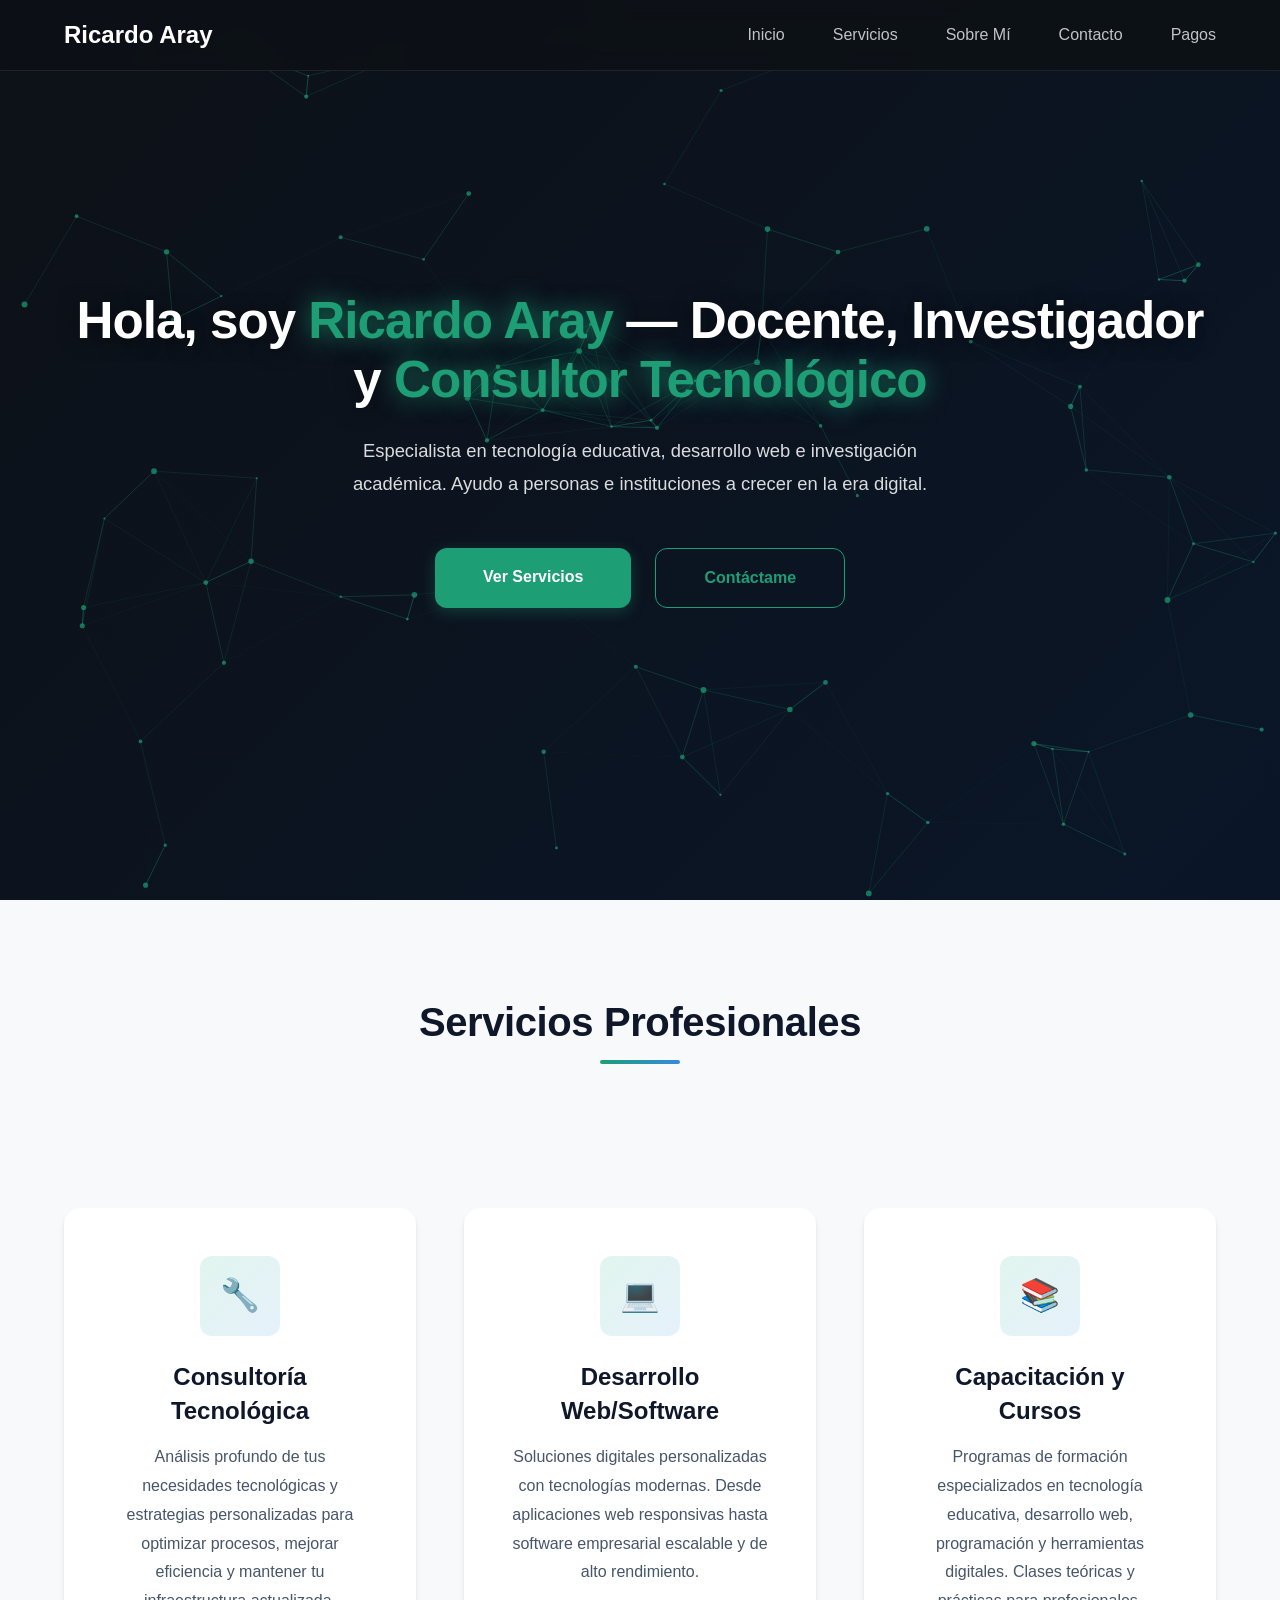
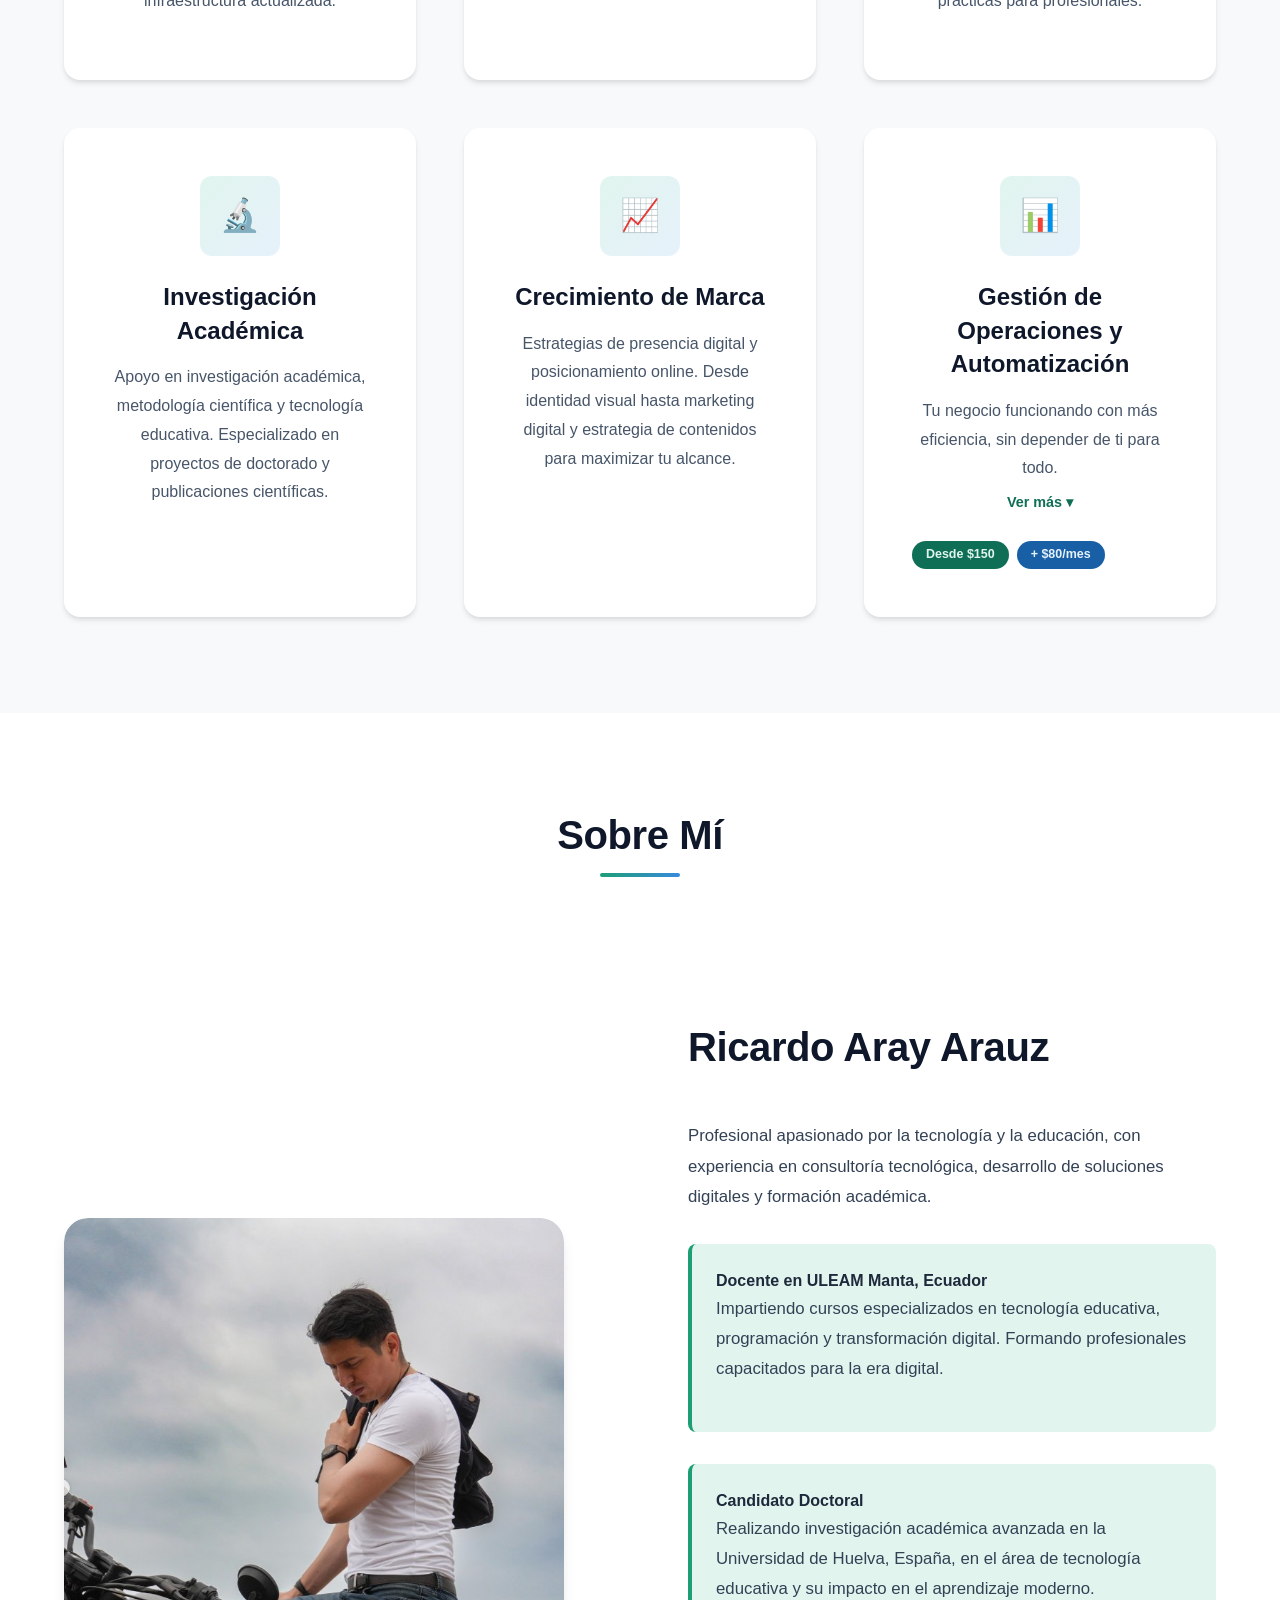
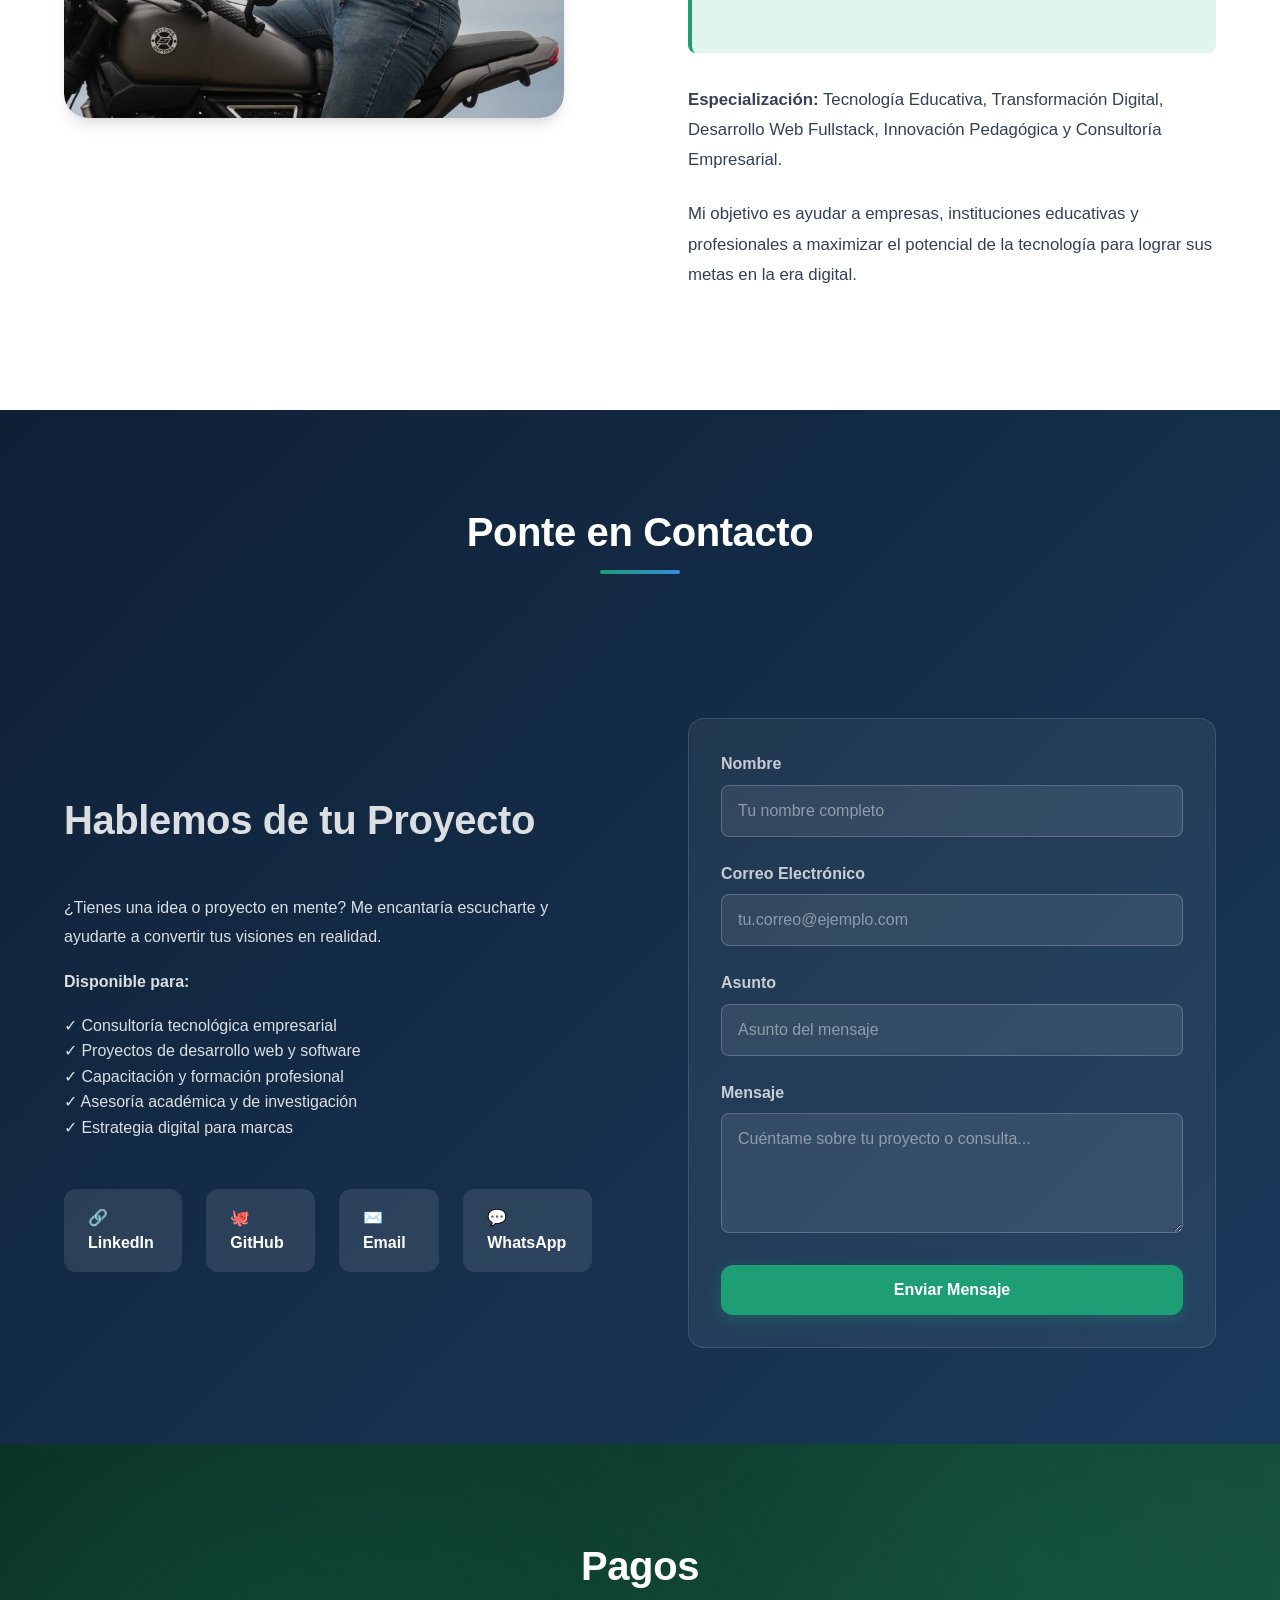
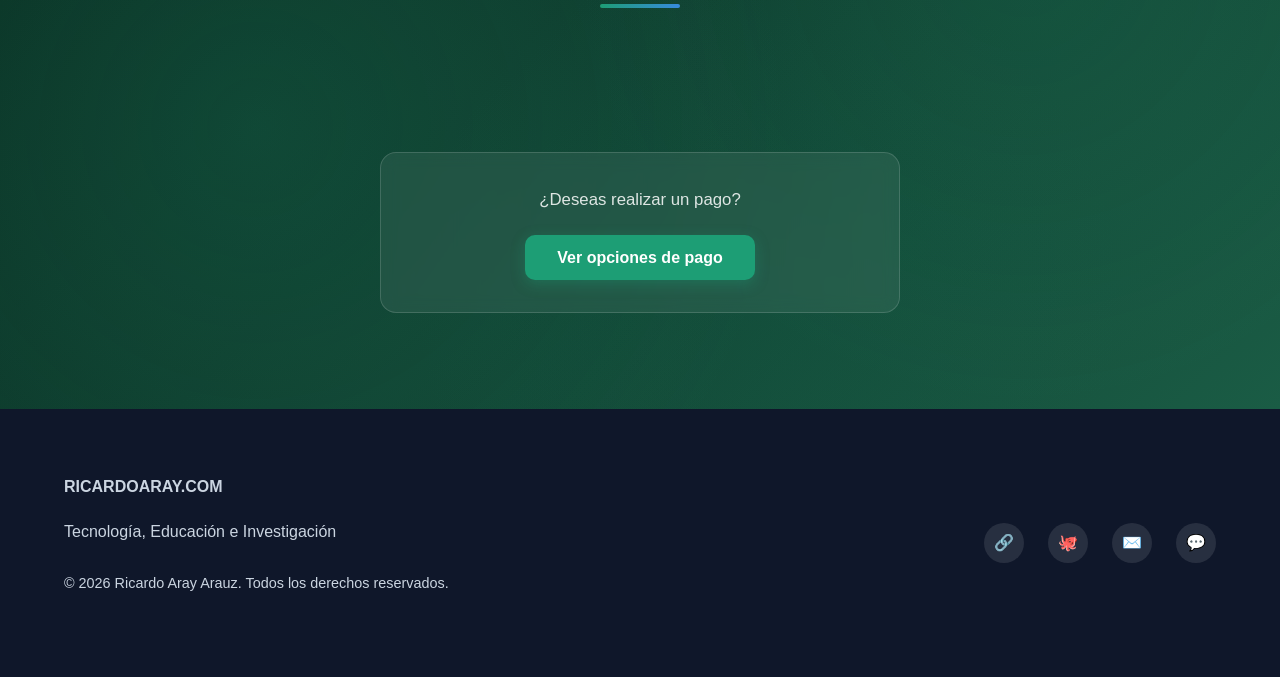
==== index.html @ 68863eb2 "fix pagos: quitar duplicado y añadir fondo oscuro animado Co-Authored-By: Claude Sonnet 4.6 <noreply" ====
<!DOCTYPE html>
<html lang="es">
<head>
  <meta charset="UTF-8">
  <meta name="viewport" content="width=device-width, initial-scale=1.0">
  <title>Ricardo Aray Arauz — Tecnología, Educación e Investigación</title>
  <meta name="description" content="Sitio personal de Ricardo Aray Arauz. Docente, investigador, consultor tecnológico y especialista en tecnología educativa.">
  <meta name="theme-color" content="#1D9E75">
  <link rel="icon" type="image/svg+xml" href="data:image/svg+xml,<svg xmlns='http://www.w3.org/2000/svg' viewBox='0 0 100 100'><rect fill='%231D9E75' width='100' height='100'/><text x='50' y='65' font-size='60' font-weight='bold' text-anchor='middle' fill='white' font-family='Arial'>R</text></svg>">
  <!-- Google tag (gtag.js) -->
  <script async src="https://www.googletagmanager.com/gtag/js?id=G-E76LTDWBEV"></script>
  <script>
    window.dataLayer = window.dataLayer || [];
    function gtag(){dataLayer.push(arguments);}
    gtag('js', new Date());
    gtag('config', 'G-E76LTDWBEV');
  </script>
  <link rel="stylesheet" href="css/variables.css">
  <link rel="stylesheet" href="css/styles.css">
  <style>
    /* Fix: hero siempre visible, el resto animado al hacer scroll */
    .hero .hero-content {
      opacity: 1 !important;
      transform: none !important;
    }
    .animate-element {
      opacity: 0;
      transform: translateY(24px);
      transition: opacity 0.6s ease-out, transform 0.6s ease-out;
    }
    .animate-element.animate-in {
      opacity: 1 !important;
      transform: none !important;
    }
    /* Hamburger mobile */
    .hamburger {
      display: none;
      flex-direction: column;
      gap: 5px;
      cursor: pointer;
      background: none;
      border: none;
      padding: 4px;
    }
    .hamburger span {
      display: block;
      width: 24px;
      height: 2px;
      background-color: var(--color-primary, #1D9E75);
      border-radius: 2px;
      transition: all 0.3s ease;
    }
    .hamburger.active span:nth-child(1) { transform: translateY(7px) rotate(45deg); }
    .hamburger.active span:nth-child(2) { opacity: 0; }
    .hamburger.active span:nth-child(3) { transform: translateY(-7px) rotate(-45deg); }
    @media (max-width: 480px) {
      .hamburger { display: flex; }
      .navbar-links {
        display: none;
        position: absolute;
        top: 100%;
        left: 0; right: 0;
        background: rgba(255,255,255,0.98);
        flex-direction: column;
        padding: 1rem 1.5rem;
        gap: 1rem;
        border-bottom: 1px solid rgba(0,0,0,0.1);
        box-shadow: 0 4px 20px rgba(0,0,0,0.1);
        z-index: 999;
      }
      .navbar-links.open { display: flex; }
    }
    /* Form success */
    .form-success { text-align: center; padding: 2rem 1rem; }
    .form-success-icon { font-size: 3rem; margin-bottom: 1rem; }
    .form-success h3 { color: var(--color-primary, #1D9E75); font-size: 1.5rem; margin-bottom: .5rem; }
    .form-success p { color: #555; }
  </style>
</head>
<body>

  <!-- Navbar -->
  <nav class="navbar">
    <div class="container">
      <div class="navbar-content">
        <div class="navbar-logo">Ricardo Aray</div>
        <ul class="navbar-links">
          <li><a href="#inicio">Inicio</a></li>
          <li><a href="#servicios">Servicios</a></li>
          <li><a href="#sobre">Sobre Mí</a></li>
          <li><a href="#contacto">Contacto</a></li>
          <li><a href="#pagos">Pagos</a></li>
        </ul>
        <button class="hamburger" aria-label="Menú">
          <span></span><span></span><span></span>
        </button>
      </div>
    </div>
  </nav>

  <!-- Hero Section -->
  <section class="hero hero-dark" id="inicio">
    <canvas id="particles-canvas" style="position:absolute;top:0;left:0;width:100%;height:100%;pointer-events:none;z-index:0;"></canvas>
    <div class="container">
      <div class="hero-content">
        <h1>Hola, soy <span class="hero-highlight">Ricardo Aray</span> — Docente, Investigador y <span class="hero-highlight">Consultor Tecnológico</span></h1>
        <p class="hero-subtitle">Especialista en tecnología educativa, desarrollo web e investigación académica. Ayudo a personas e instituciones a crecer en la era digital.</p>
        <div class="hero-buttons">
          <a href="#servicios" class="btn btn-primary">Ver Servicios</a>
          <a href="#contacto" class="btn btn-secondary">Contáctame</a>
        </div>
      </div>
    </div>
  </section>

  <!-- Servicios -->
  <section id="servicios">
    <div class="container">
      <div class="section-title-wrapper animate-element">
        <h2 class="section-title">Servicios Profesionales</h2>
      </div>
      <div class="servicios-grid">
        <div class="service-card animate-element">
          <div class="service-icon">🔧</div>
          <h3>Consultoría Tecnológica</h3>
          <p>Análisis profundo de tus necesidades tecnológicas y estrategias personalizadas para optimizar procesos, mejorar eficiencia y mantener tu infraestructura actualizada.</p>
        </div>
        <div class="service-card animate-element">
          <div class="service-icon">💻</div>
          <h3>Desarrollo Web/Software</h3>
          <p>Soluciones digitales personalizadas con tecnologías modernas. Desde aplicaciones web responsivas hasta software empresarial escalable y de alto rendimiento.</p>
        </div>
        <div class="service-card animate-element">
          <div class="service-icon">📚</div>
          <h3>Capacitación y Cursos</h3>
          <p>Programas de formación especializados en tecnología educativa, desarrollo web, programación y herramientas digitales. Clases teóricas y prácticas para profesionales.</p>
        </div>
        <div class="service-card animate-element">
          <div class="service-icon">🔬</div>
          <h3>Investigación Académica</h3>
          <p>Apoyo en investigación académica, metodología científica y tecnología educativa. Especializado en proyectos de doctorado y publicaciones científicas.</p>
        </div>
        <div class="service-card animate-element">
          <div class="service-icon">📈</div>
          <h3>Crecimiento de Marca</h3>
          <p>Estrategias de presencia digital y posicionamiento online. Desde identidad visual hasta marketing digital y estrategia de contenidos para maximizar tu alcance.</p>
        </div>
        <div class="service-card animate-element">
          <div class="service-icon">📊</div>
          <h3>Gestión de Operaciones y Automatización</h3>
          <p style="margin-bottom:0.5rem">Tu negocio funcionando con más eficiencia, sin depender de ti para todo.</p>
          <details style="font-size:0.9rem">
            <summary style="cursor:pointer;color:#0F6E56;font-weight:600;list-style:none;margin-bottom:0.5rem">Ver más ▾</summary>
            <p style="margin-top:0.5rem;opacity:0.85">Actúo como tu Online Business Manager (OBM) remoto: organizo proyectos, analizo métricas, propongo mejoras y coordino procesos para que tu negocio funcione con más eficiencia. Además automatizo tareas repetitivas — reportes en PDF, dashboards interactivos e integración de herramientas — para que tu equipo se enfoque en lo que importa.</p>
          </details>
          <div style="margin-top:1.2rem;display:flex;gap:8px;flex-wrap:wrap">
            <span style="background:#0F6E56;color:#E1F5EE;font-size:0.78rem;padding:4px 14px;border-radius:20px;font-weight:600">Desde $150</span>
            <span style="background:#185FA5;color:#E6F1FB;font-size:0.78rem;padding:4px 14px;border-radius:20px;font-weight:600">+ $80/mes</span>
          </div>
        </div>
      </div>
    </div>
  </section>

  <style>
    .servicios-cta {
      text-align: center;
      margin-top: 2.5rem;
      padding: 2rem;
      background: linear-gradient(135deg, #f0faf6 0%, #e6f7f1 100%);
      border-radius: 16px;
      border: 1.5px solid rgba(29,158,117,0.2);
    }
    .servicios-cta-text {
      color: #444;
      margin-bottom: 1.25rem;
      font-size: 1rem;
    }
    .btn-pago-toggle {
      display: inline-flex;
      align-items: center;
      gap: 0.5rem;
      background: #1D9E75;
      color: #fff;
      border: none;
      border-radius: 10px;
      padding: 0.85rem 2rem;
      font-size: 1rem;
      font-weight: 700;
      cursor: pointer;
      transition: background 0.2s, transform 0.1s, box-shadow 0.2s;
      box-shadow: 0 4px 14px rgba(29,158,117,0.35);
    }
    .btn-pago-toggle:hover {
      background: #0F6E56;
      transform: translateY(-2px);
      box-shadow: 0 6px 20px rgba(29,158,117,0.45);
    }
    .pago-trigger {
      text-align: center;
      padding: 2rem;
      background: linear-gradient(135deg, #f0faf6 0%, #e6f7f1 100%);
      border-radius: 16px;
      border: 1.5px solid rgba(29,158,117,0.2);
      max-width: 520px;
      margin: 0 auto;
    }
    .pago-trigger-text {
      color: #444;
      margin-bottom: 1.25rem;
      font-size: 1.05rem;
      font-weight: 500;
    }
    .btn-payphone {
      display: inline-flex;
      align-items: center;
      gap: 0.6rem;
      background: #1D9E75;
      color: #fff;
      border: none;
      border-radius: 10px;
      padding: 0.85rem 2rem;
      font-size: 1rem;
      font-weight: 700;
      text-decoration: none;
      cursor: pointer;
      transition: background 0.2s, transform 0.1s, box-shadow 0.2s;
      box-shadow: 0 4px 14px rgba(29,158,117,0.35);
    }
    .btn-payphone:hover {
      background: #0F6E56;
      transform: translateY(-2px);
      box-shadow: 0 6px 20px rgba(29,158,117,0.45);
    }
  </style>

  <!-- Sobre Mí -->
  <section id="sobre">
    <div class="container">
      <div class="section-title-wrapper animate-element">
        <h2 class="section-title">Sobre Mí</h2>
      </div>
      <div class="about-content">
        <div class="about-image animate-element">
          <img src="images/profile.jpg" alt="Ricardo Aray Arauz" style="width:100%;height:100%;object-fit:cover;object-position:top center;border-radius:inherit;">
        </div>
        <div class="about-text animate-element">
          <h2>Ricardo Aray Arauz</h2>
          <p>Profesional apasionado por la tecnología y la educación, con experiencia en consultoría tecnológica, desarrollo de soluciones digitales y formación académica.</p>
          <div class="about-highlight">
            <strong>Docente en ULEAM Manta, Ecuador</strong>
            <p>Impartiendo cursos especializados en tecnología educativa, programación y transformación digital. Formando profesionales capacitados para la era digital.</p>
          </div>
          <div class="about-highlight">
            <strong>Candidato Doctoral</strong>
            <p>Realizando investigación académica avanzada en la Universidad de Huelva, España, en el área de tecnología educativa y su impacto en el aprendizaje moderno.</p>
          </div>
          <p><strong>Especialización:</strong> Tecnología Educativa, Transformación Digital, Desarrollo Web Fullstack, Innovación Pedagógica y Consultoría Empresarial.</p>
          <p>Mi objetivo es ayudar a empresas, instituciones educativas y profesionales a maximizar el potencial de la tecnología para lograr sus metas en la era digital.</p>
        </div>
      </div>
    </div>
  </section>

  <!-- Contacto -->
  <section id="contacto">
    <div class="container">
      <div class="section-title-wrapper animate-element">
        <h2 class="section-title">Ponte en Contacto</h2>
      </div>
      <div class="contact-content">
        <div class="contact-info animate-element">
          <h2>Hablemos de tu Proyecto</h2>
          <p>¿Tienes una idea o proyecto en mente? Me encantaría escucharte y ayudarte a convertir tus visiones en realidad.</p>
          <p><strong>Disponible para:</strong></p>
          <ul style="list-style: none; color: var(--color-gray-700);">
            <li>✓ Consultoría tecnológica empresarial</li>
            <li>✓ Proyectos de desarrollo web y software</li>
            <li>✓ Capacitación y formación profesional</li>
            <li>✓ Asesoría académica y de investigación</li>
            <li>✓ Estrategia digital para marcas</li>
          </ul>
          <div class="contact-links">
            <a href="https://www.linkedin.com/in/ricardo-aray-arauz-4aa7391b8/" target="_blank" rel="noopener noreferrer">🔗 LinkedIn</a>
            <a href="https://github.com/RicardoUleam2024" target="_blank" rel="noopener noreferrer">🐙 GitHub</a>
            <a href="mailto:ricardo.aray@live.com">✉️ Email</a>
            <a href="https://wa.me/34617825747?text=Hola%2C%20te%20escribo%20por..." target="_blank" rel="noopener noreferrer">💬 WhatsApp</a>
          </div>
        </div>
        <form class="contact-form animate-element" action="https://formspree.io/f/xpqybvod" method="POST">
          <div class="form-group">
            <label for="nombre">Nombre</label>
            <input type="text" id="nombre" name="nombre" required placeholder="Tu nombre completo">
          </div>
          <div class="form-group">
            <label for="correo">Correo Electrónico</label>
            <input type="email" id="correo" name="email" required placeholder="tu.correo@ejemplo.com">
          </div>
          <div class="form-group">
            <label for="asunto">Asunto</label>
            <input type="text" id="asunto" name="asunto" required placeholder="Asunto del mensaje">
          </div>
          <div class="form-group">
            <label for="mensaje">Mensaje</label>
            <textarea id="mensaje" name="message" required placeholder="Cuéntame sobre tu proyecto o consulta..."></textarea>
          </div>
          <button type="submit" class="btn btn-primary" style="width: 100%;">Enviar Mensaje</button>
        </form>
      </div>
    </div>
  </section>

  <!-- Pagos -->
  <section id="pagos" class="pagos-bg">
    <div class="container">
      <div class="section-title-wrapper animate-element">
        <h2 class="section-title" style="color:#fff;">Pagos</h2>
      </div>
      <div class="pago-trigger animate-element">
        <p class="pago-trigger-text">¿Deseas realizar un pago?</p>
        <button class="btn-pago-toggle" onclick="togglePago()">Ver opciones de pago</button>
      </div>
      <div class="payment-box animate-element" id="payment-box" style="display:none;">
        <p style="text-align:center;color:#888;font-size:0.85rem;margin-bottom:1.5rem;">Ingresa el monto, el concepto y elige tu método de pago.</p>
        <div class="form-group">
          <label for="pago-concepto">Concepto</label>
          <input type="text" id="pago-concepto" placeholder="Ej: Consultoría web, Curso Python...">
        </div>
        <div class="payment-row">
          <div class="form-group" style="flex:1">
            <label for="pago-monto">Monto</label>
            <input type="number" id="pago-monto" placeholder="0.00" min="1" step="0.01">
          </div>
          <div class="form-group" style="width:130px">
            <label for="pago-moneda">Moneda</label>
            <select id="pago-moneda">
              <option value="USD">USD $</option>
              <option value="EUR">EUR €</option>
            </select>
          </div>
        </div>
        <p class="payment-note">Al hacer clic en el botón serás redirigido a PayPal. Incluye el concepto en el campo <strong>"Nota"</strong> de PayPal al finalizar el pago.</p>
        <button class="btn-paypal" onclick="pagarPaypal()">
          <svg xmlns="http://www.w3.org/2000/svg" viewBox="0 0 24 24" width="22" height="22" fill="#003087"><path d="M7.076 21.337H2.47a.641.641 0 0 1-.633-.74L4.944.901C5.026.382 5.474 0 5.998 0h7.46c2.57 0 4.578.543 5.69 1.81 1.01 1.15 1.304 2.42 1.012 4.287-.023.143-.047.288-.077.437-.983 5.05-4.349 6.797-8.647 6.797h-2.19c-.524 0-.968.382-1.05.9l-1.12 7.106zm14.146-14.42a3.35 3.35 0 0 0-.607-.541c-.013.076-.026.175-.041.254-.59 3.025-2.566 6.481-8.079 6.481h-2.19a2.282 2.282 0 0 0-2.252 1.93l-1.167 7.397h3.43l.924-5.858a1.27 1.27 0 0 1 1.255-1.073h.794c3.925 0 6.993-1.595 7.894-6.208.386-1.987.115-3.55-.961-4.382z"/></svg>
          Pagar con PayPal
        </button>
        <div class="payment-divider"><span>o paga con tarjeta</span></div>
        <a href="https://ppls.me/iqSMsKUUb2j6NUoUQgZw" target="_blank" rel="noopener noreferrer" class="btn-payphone" style="width:100%;justify-content:center;">
          <svg xmlns="http://www.w3.org/2000/svg" viewBox="0 0 24 24" width="20" height="20" fill="currentColor"><path d="M20 4H4c-1.11 0-2 .89-2 2v12c0 1.11.89 2 2 2h16c1.11 0 2-.89 2-2V6c0-1.11-.89-2-2-2zm0 14H4v-6h16v6zm0-10H4V6h16v2z"/></svg>
          Pagar con tarjeta (Payphone)
        </a>
        <button onclick="togglePago()" style="width:100%;margin-top:1rem;background:none;border:none;color:#aaa;font-size:0.85rem;cursor:pointer;">Cerrar ✕</button>
      </div>
    </div>
  </section>

  <style>
    .pagos-bg {
      position: relative;
      background: linear-gradient(135deg, #0a2e22 0%, #0f3d2e 40%, #1a5c45 100%);
      overflow: hidden;
    }
    .pagos-bg::before {
      content: '';
      position: absolute;
      inset: 0;
      background-image:
        radial-gradient(circle at 20% 50%, rgba(29,158,117,0.15) 0%, transparent 50%),
        radial-gradient(circle at 80% 20%, rgba(29,158,117,0.1) 0%, transparent 40%),
        radial-gradient(circle at 60% 80%, rgba(15,110,86,0.12) 0%, transparent 40%);
      animation: pagos-pulse 6s ease-in-out infinite alternate;
    }
    @keyframes pagos-pulse {
      0%   { opacity: 0.6; transform: scale(1); }
      100% { opacity: 1;   transform: scale(1.05); }
    }
    .pagos-bg .section-title { color: #fff; }
    .pagos-bg .container { position: relative; z-index: 1; }
    .pago-trigger-text { color: rgba(255,255,255,0.85) !important; }
    .pago-trigger {
      background: rgba(255,255,255,0.07) !important;
      border-color: rgba(255,255,255,0.15) !important;
      backdrop-filter: blur(8px);
    }
    .payment-box {
      max-width: 520px;
      margin: 0 auto;
      background: #fff;
      border-radius: 16px;
      padding: 2.5rem;
      box-shadow: 0 4px 24px rgba(0,0,0,0.08);
    }
    .payment-row { display: flex; gap: 1rem; }
    #pagos .form-group { margin-bottom: 1.25rem; }
    #pagos label { display: block; font-weight: 600; font-size: 0.9rem; color: #333; margin-bottom: 0.4rem; }
    #pagos input, #pagos select {
      width: 100%;
      padding: 0.75rem 1rem;
      border: 1.5px solid #ddd;
      border-radius: 8px;
      font-size: 1rem;
      transition: border-color 0.2s;
      outline: none;
    }
    #pagos input:focus, #pagos select:focus { border-color: #1D9E75; }
    .payment-note {
      font-size: 0.85rem;
      color: #888;
      background: #f0f9f5;
      border-left: 3px solid #1D9E75;
      padding: 0.6rem 0.9rem;
      border-radius: 4px;
      margin-bottom: 1.5rem;
    }
    .btn-paypal {
      width: 100%;
      background: #FFC439;
      color: #003087;
      border: none;
      border-radius: 8px;
      padding: 0.9rem;
      font-size: 1rem;
      font-weight: 700;
      cursor: pointer;
      display: flex;
      align-items: center;
      justify-content: center;
      gap: 0.6rem;
      transition: background 0.2s, transform 0.1s;
    }
    .btn-paypal:hover { background: #f0b429; transform: translateY(-1px); }
    .payment-divider {
      display: flex;
      align-items: center;
      gap: 0.75rem;
      margin: 1.25rem 0;
      color: #aaa;
      font-size: 0.85rem;
    }
    .payment-divider::before, .payment-divider::after {
      content: '';
      flex: 1;
      height: 1px;
      background: #e5e5e5;
    }
  </style>

  <script>
    function togglePago() {
      const box = document.getElementById('payment-box');
      const trigger = document.querySelector('.pago-trigger');
      const isHidden = box.style.display === 'none';
      box.style.display = isHidden ? 'block' : 'none';
      trigger.style.display = isHidden ? 'none' : 'block';
      if (isHidden) box.scrollIntoView({ behavior: 'smooth', block: 'start' });
    }

    function pagarPaypal() {
      const monto = document.getElementById('pago-monto').value;
      const moneda = document.getElementById('pago-moneda').value;
      if (!monto || parseFloat(monto) <= 0) {
        alert('Por favor ingresa un monto válido.');
        return;
      }
      const url = `https://www.paypal.me/RicardoArayAr/${parseFloat(monto).toFixed(2)}${moneda}`;
      window.open(url, '_blank');
    }
  </script>

  <!-- Footer -->
  <footer class="footer">
    <div class="container">
      <div class="footer-content">
        <div class="footer-info">
          <p><strong>RICARDOARAY.COM</strong></p>
          <p>Tecnología, Educación e Investigación</p>
          <p style="margin-top: var(--spacing-lg); font-size: 0.9rem;">© 2026 Ricardo Aray Arauz. Todos los derechos reservados.</p>
        </div>
        <div class="footer-links">
          <a href="https://www.linkedin.com/in/ricardo-aray-arauz-4aa7391b8/" target="_blank" rel="noopener noreferrer" title="LinkedIn"><span>🔗</span></a>
          <a href="https://github.com/RicardoUleam2024" target="_blank" rel="noopener noreferrer" title="GitHub"><span>🐙</span></a>
          <a href="mailto:ricardo.aray@live.com" title="Email"><span>✉️</span></a>
          <a href="https://wa.me/34617825747?text=Hola%2C%20te%20escribo%20por..." target="_blank" rel="noopener noreferrer" title="WhatsApp"><span>💬</span></a>
        </div>
      </div>
    </div>
  </footer>

  <!-- Botón flotante WhatsApp -->
  <a href="https://wa.me/34617825747?text=Hola%2C%20te%20escribo%20por..." target="_blank" rel="noopener noreferrer" class="whatsapp-float" aria-label="Contactar por WhatsApp">
    <svg xmlns="http://www.w3.org/2000/svg" viewBox="0 0 24 24" fill="white" width="28" height="28">
      <path d="M17.472 14.382c-.297-.149-1.758-.867-2.03-.967-.273-.099-.471-.148-.67.15-.197.297-.767.966-.94 1.164-.173.199-.347.223-.644.075-.297-.15-1.255-.463-2.39-1.475-.883-.788-1.48-1.761-1.653-2.059-.173-.297-.018-.458.13-.606.134-.133.298-.347.446-.52.149-.174.198-.298.298-.497.099-.198.05-.371-.025-.52-.075-.149-.669-1.612-.916-2.207-.242-.579-.487-.5-.669-.51-.173-.008-.371-.01-.57-.01-.198 0-.52.074-.792.372-.272.297-1.04 1.016-1.04 2.479 0 1.462 1.065 2.875 1.213 3.074.149.198 2.096 3.2 5.077 4.487.709.306 1.262.489 1.694.625.712.227 1.36.195 1.871.118.571-.085 1.758-.719 2.006-1.413.248-.694.248-1.289.173-1.413-.074-.124-.272-.198-.57-.347m-5.421 7.403h-.004a9.87 9.87 0 01-5.031-1.378l-.361-.214-3.741.982.998-3.648-.235-.374a9.86 9.86 0 01-1.51-5.26c.001-5.45 4.436-9.884 9.888-9.884 2.64 0 5.122 1.03 6.988 2.898a9.825 9.825 0 012.893 6.994c-.003 5.45-4.437 9.884-9.886 9.884m8.413-18.297A11.815 11.815 0 0012.05 0C5.495 0 .16 5.335.157 11.892c0 2.096.547 4.142 1.588 5.945L.057 24l6.305-1.654a11.882 11.882 0 005.683 1.448h.005c6.554 0 11.89-5.335 11.893-11.893a11.821 11.821 0 00-3.48-8.413z"/>
    </svg>
  </a>

  <script>
    const waBtn = document.querySelector('.whatsapp-float');
    window.addEventListener('scroll', function() {
      if (window.scrollY > 300) {
        waBtn.classList.add('visible');
      } else {
        waBtn.classList.remove('visible');
      }
    });
  </script>
  <script src="js/animations.js"></script>
  <script src="js/particles.js"></script>
</body>
</html>
---- css/variables.css ----
:root {
  --color-primary: #1D9E75;
  --color-primary-light: #E1F5EE;
  --color-primary-dark: #0F6E56;
  --color-accent: #378ADD;
  --color-accent-light: #E6F1FB;
  
  --color-gray-900: #0F172A;
  --color-gray-800: #1E293B;
  --color-gray-700: #334155;
  --color-gray-600: #475569;
  --color-gray-500: #64748B;
  --color-gray-400: #94A3B8;
  --color-gray-300: #CBD5E1;
  --color-gray-200: #E2E8F0;
  --color-gray-100: #F1F5F9;
  --color-white: #FFFFFF;
  
  --color-success: #10B981;
  --color-error: #EF4444;
  --color-warning: #F59E0B;
  
  --font-family-sans: -apple-system, BlinkMacSystemFont, "Segoe UI", Roboto, "Helvetica Neue", Arial, sans-serif;
  --font-family-mono: "SF Mono", Monaco, "Cascadia Code", "Roboto Mono", Consolas, "Courier New", monospace;
  
  --spacing-xs: 0.25rem;
  --spacing-sm: 0.5rem;
  --spacing-md: 1rem;
  --spacing-lg: 1.5rem;
  --spacing-xl: 2rem;
  --spacing-2xl: 3rem;
  --spacing-3xl: 4rem;
  --spacing-4xl: 6rem;
  
  --border-radius-sm: 0.375rem;
  --border-radius-md: 0.5rem;
  --border-radius-lg: 0.75rem;
  --border-radius-xl: 1rem;
  --border-radius-2xl: 1.5rem;
  --border-radius-full: 9999px;
  
  --transition-fast: 150ms cubic-bezier(0.4, 0, 0.2, 1);
  --transition-normal: 250ms cubic-bezier(0.4, 0, 0.2, 1);
  --transition-slow: 350ms cubic-bezier(0.4, 0, 0.2, 1);
  
  --shadow-sm: 0 1px 2px 0 rgba(0, 0, 0, 0.05);
  --shadow-md: 0 4px 6px -1px rgba(0, 0, 0, 0.1), 0 2px 4px -1px rgba(0, 0, 0, 0.06);
  --shadow-lg: 0 10px 15px -3px rgba(0, 0, 0, 0.1), 0 4px 6px -2px rgba(0, 0, 0, 0.05);
  --shadow-xl: 0 20px 25px -5px rgba(0, 0, 0, 0.1), 0 10px 10px -5px rgba(0, 0, 0, 0.04);
}
---- css/styles.css ----
@import url('https://fonts.googleapis.com/css2?family=Inter:wght@300;400;500;600;700;800;900&display=swap');
@import './variables.css';

* { margin: 0; padding: 0; box-sizing: border-box; }
html { scroll-behavior: smooth; overflow-x: hidden; }
body { font-family: var(--font-family-sans); color: var(--color-gray-900); background-color: var(--color-white); line-height: 1.6; font-size: 1rem; overflow-x: hidden; }

h1 { font-size: 3.5rem; font-weight: 800; line-height: 1.2; letter-spacing: -0.02em; }
h2 { font-size: 2.5rem; font-weight: 700; line-height: 1.3; letter-spacing: -0.01em; margin-bottom: var(--spacing-2xl); }
h3 { font-size: 1.5rem; font-weight: 600; line-height: 1.4; margin-bottom: var(--spacing-md); }
p { font-size: 1rem; line-height: 1.8; color: var(--color-gray-600); margin-bottom: var(--spacing-md); }
a { color: var(--color-primary); text-decoration: none; transition: color var(--transition-fast); }
a:hover { color: var(--color-primary-dark); }

.container { max-width: 1200px; margin: 0 auto; padding: 0 var(--spacing-lg); }
.container-sm { max-width: 640px; margin: 0 auto; padding: 0 var(--spacing-lg); }
.container-lg { max-width: 1400px; margin: 0 auto; padding: 0 var(--spacing-lg); }

/* Navbar */
.navbar { position: fixed; top: 0; left: 0; right: 0; z-index: 1000; backdrop-filter: blur(10px); background: rgba(13, 17, 23, 0.95); border-bottom: 1px solid rgba(255,255,255,0.08); padding: var(--spacing-md) 0; transition: background-color 0.5s ease, box-shadow 0.5s ease; }
.navbar.scrolled { background: rgba(13, 17, 23, 0.98); backdrop-filter: blur(10px); box-shadow: 0 1px 0 rgba(255,255,255,0.08); }
.navbar-content { display: flex; justify-content: space-between; align-items: center; }
.navbar-logo { font-size: 1.5rem; font-weight: 800; color: #ffffff; transition: transform var(--transition-fast); }
.navbar-logo:hover { transform: scale(1.05); }
.navbar-links { display: flex; gap: var(--spacing-2xl); list-style: none; }
.navbar-links a { font-weight: 500; color: rgba(255,255,255,0.75) !important; transition: color var(--transition-fast); position: relative; }
.navbar-links a:hover { color: #1D9E75 !important; }
.navbar-links a::after { content: ''; position: absolute; bottom: -4px; left: 0; width: 0; height: 2px; background-color: var(--color-primary); transition: width var(--transition-normal); }
.navbar-links a:hover::after { width: 100%; }

/* Hero */
.hero, .hero.hero-dark { background: linear-gradient(135deg, #0D1117 0%, #0a1628 100%); position: relative; overflow: hidden; color: #ffffff; min-height: 100vh; display: flex; align-items: center; justify-content: center; text-align: center; }
#particles-canvas { position: absolute; top: 0; left: 0; width: 100%; height: 100%; z-index: 0; pointer-events: none; }
.hero .container { position: relative; z-index: 2; }
.hero h1, .hero.hero-dark h1 { color: #ffffff; font-size: 3.2rem; font-weight: 800; line-height: 1.15; letter-spacing: -1px; text-shadow: 0 2px 20px rgba(0,0,0,0.5); margin-bottom: 1.5rem; }
.hero-highlight { color: #1D9E75; text-shadow: 0 0 25px rgba(29,158,117,0.8); }
.hero p, .hero.hero-dark p { color: rgba(255,255,255,0.85); font-size: 1.15rem; }
.hero-content { text-align: center; }
.hero-subtitle { font-size: 1.25rem; color: rgba(255,255,255,0.85); margin-bottom: var(--spacing-2xl); max-width: 600px; margin-left: auto; margin-right: auto; }
.hero-buttons { display: flex; gap: var(--spacing-lg); justify-content: center; flex-wrap: wrap; }
.hero.hero-dark .btn-primary { background: #1D9E75; color: #ffffff; border: none; }
.hero.hero-dark .btn-secondary { border: 1.5px solid #1D9E75; color: #1D9E75; background: transparent; }
.hero.hero-dark .btn-secondary:hover { background: #1D9E75; color: #ffffff; }

/* *** FIX ANIMACIONES — hero visible siempre, resto animado al scroll *** */
.animate-element { opacity: 0; transform: translateY(24px); transition: opacity 0.8s cubic-bezier(0.25, 0.46, 0.45, 0.94), transform 0.8s cubic-bezier(0.25, 0.46, 0.45, 0.94); }
.animate-element.animate-in { opacity: 1 !important; transform: translateY(0) !important; }
.hero .hero-content,
.hero-content { opacity: 1 !important; transform: none !important; transition: none !important; }

/* Botones */
.btn { padding: var(--spacing-md) var(--spacing-2xl); border-radius: var(--border-radius-lg); font-weight: 600; font-size: 1rem; border: none; cursor: pointer; transition: all var(--transition-normal); display: inline-block; text-align: center; }
.btn-primary { background-color: var(--color-primary); color: var(--color-white); box-shadow: 0 4px 15px rgba(29, 158, 117, 0.3); }
.btn-primary:hover { background-color: var(--color-primary-dark); transform: translateY(-2px); box-shadow: 0 6px 20px rgba(29, 158, 117, 0.4); }
.btn-secondary { background-color: transparent; color: var(--color-primary); border: 2px solid var(--color-primary); }
.btn-secondary:hover { background-color: var(--color-primary-light); transform: translateY(-2px); }

/* Secciones */
section { padding: var(--spacing-4xl) 0; }
.section-title-wrapper { text-align: center; margin-bottom: var(--spacing-4xl); }
.section-title { display: inline-block; position: relative; padding-bottom: var(--spacing-md); }
.section-title::after { content: ''; position: absolute; bottom: 0; left: 50%; transform: translateX(-50%); width: 80px; height: 4px; background: linear-gradient(90deg, var(--color-primary) 0%, var(--color-accent) 100%); border-radius: var(--border-radius-full); }

/* Servicios */
#servicios { background-color: #F8F9FA; }
.servicios-grid { display: grid; grid-template-columns: repeat(auto-fit, minmax(300px, 1fr)); gap: var(--spacing-2xl); }
.service-card { background-color: var(--color-white); padding: var(--spacing-2xl); border-radius: var(--border-radius-xl); box-shadow: var(--shadow-md); transition: all var(--transition-normal); text-align: center; }
.service-card:hover { transform: translateY(-8px); box-shadow: var(--shadow-xl); }
.service-icon { width: 80px; height: 80px; background: linear-gradient(135deg, var(--color-primary-light) 0%, var(--color-accent-light) 100%); border-radius: var(--border-radius-lg); display: flex; align-items: center; justify-content: center; margin: 0 auto var(--spacing-lg); font-size: 2rem; }
.service-card h3 { color: var(--color-gray-900); margin-bottom: var(--spacing-md); }
.service-card p { color: var(--color-gray-600); }

/* Sobre Mí */
#sobre { background-color: var(--color-white); }
.about-content { display: grid; grid-template-columns: 1fr 1fr; gap: var(--spacing-4xl); align-items: center; }
.about-image { width: 100%; max-width: 500px; height: 500px; background: linear-gradient(135deg, var(--color-primary-light) 0%, var(--color-accent-light) 100%); border-radius: var(--border-radius-2xl); display: flex; align-items: center; justify-content: center; font-size: 4rem; box-shadow: var(--shadow-lg); overflow: hidden; }
.about-text h2 { color: var(--color-gray-900); }
.about-text p { margin-bottom: var(--spacing-lg); color: var(--color-gray-700); font-size: 1.05rem; }
.about-highlight { background-color: var(--color-primary-light); border-left: 4px solid var(--color-primary); padding: var(--spacing-lg); border-radius: var(--border-radius-md); margin: var(--spacing-xl) 0; color: var(--color-gray-800); }

/* Contacto */
#contacto { background: linear-gradient(135deg, #0F2035 0%, #1a3a5c 100%) !important; }
#contacto .section-title, #contacto h2 { color: #ffffff !important; }
#contacto p, #contacto label { color: rgba(255,255,255,0.75) !important; }
#contacto .contact-info h2, #contacto .contact-info p, #contacto .contact-info ul li { color: rgba(255,255,255,0.85) !important; }
#contacto .contact-form, #contacto form { background: rgba(255,255,255,0.06); border: 1px solid rgba(255,255,255,0.12); border-radius: 16px; padding: 2rem; }
#contacto input, #contacto textarea { background: rgba(255,255,255,0.08) !important; border: 1px solid rgba(255,255,255,0.2) !important; color: #ffffff !important; border-radius: 8px !important; }
#contacto input::placeholder, #contacto textarea::placeholder { color: rgba(255,255,255,0.45) !important; }
#contacto button[type="submit"] { background: #1D9E75; color: #ffffff; border: none; }
.contact-content { display: grid; grid-template-columns: 1fr 1fr; gap: var(--spacing-4xl); align-items: center; }
.contact-links { display: flex; gap: var(--spacing-lg); margin-top: var(--spacing-2xl); }
.contact-links a { display: inline-flex; align-items: center; gap: var(--spacing-sm); padding: var(--spacing-md) var(--spacing-lg); background-color: rgba(255,255,255,0.1); color: #ffffff; border-radius: var(--border-radius-lg); font-weight: 600; transition: all var(--transition-normal); }
.contact-links a:hover { transform: translateY(-2px); background-color: rgba(255,255,255,0.2); }
.form-group { margin-bottom: var(--spacing-lg); }
.form-group label { display: block; margin-bottom: var(--spacing-sm); font-weight: 600; }
.form-group input, .form-group textarea { width: 100%; padding: var(--spacing-md); border: 1px solid var(--color-gray-200); border-radius: var(--border-radius-md); font-family: var(--font-family-sans); font-size: 1rem; transition: border-color var(--transition-fast); }
.form-group input:focus, .form-group textarea:focus { outline: none; border-color: var(--color-primary); box-shadow: 0 0 0 3px rgba(29, 158, 117, 0.1); }
.form-group textarea { resize: vertical; min-height: 120px; }

/* Footer */
.footer { background-color: var(--color-gray-900); color: var(--color-gray-300); padding: var(--spacing-3xl) 0; }
.footer-content { display: grid; grid-template-columns: 1fr 1fr; gap: var(--spacing-3xl); align-items: center; }
.footer-info p { margin-bottom: var(--spacing-md); color: var(--color-gray-300); }
.footer-links { display: flex; gap: var(--spacing-lg); justify-content: flex-end; }
.footer-links a { display: inline-flex; align-items: center; justify-content: center; width: 40px; height: 40px; background-color: rgba(255, 255, 255, 0.1); border-radius: var(--border-radius-full); color: var(--color-white); transition: all var(--transition-normal); }
.footer-links a:hover { background-color: var(--color-primary); transform: translateY(-2px); }

/* Botón flotante WhatsApp */
.whatsapp-float {
  position: fixed;
  bottom: 28px;
  right: 28px;
  background-color: #25D366;
  border-radius: 50%;
  width: 58px;
  height: 58px;
  display: flex;
  align-items: center;
  justify-content: center;
  box-shadow: 0 4px 16px rgba(37,211,102,0.45);
  z-index: 9999;
  opacity: 0;
  pointer-events: none;
  transform: scale(0.8);
  transition: opacity 0.3s ease, transform 0.3s ease, box-shadow 0.2s ease;
}
.whatsapp-float.visible {
  opacity: 1;
  pointer-events: auto;
  transform: scale(1);
}
.whatsapp-float:hover {
  transform: scale(1.1);
  box-shadow: 0 6px 24px rgba(37,211,102,0.6);
}

/* Animaciones keyframes */
@keyframes fadeInUp { from { opacity: 0; transform: translateY(30px); } to { opacity: 1; transform: translateY(0); } }
@keyframes fadeInLeft { from { opacity: 0; transform: translateX(-30px); } to { opacity: 1; transform: translateX(0); } }
@keyframes fadeInRight { from { opacity: 0; transform: translateX(30px); } to { opacity: 1; transform: translateX(0); } }

/* Responsive */
@media (max-width: 768px) {
  h1 { font-size: 2.5rem; }
  h2 { font-size: 1.875rem; margin-bottom: var(--spacing-xl); }
  .navbar-links { gap: var(--spacing-lg); font-size: 0.9rem; }
  .hero { padding-top: 80px; min-height: auto; }
  .hero-buttons { flex-direction: column; gap: var(--spacing-md); }
  .btn { width: 100%; }
  .about-content, .contact-content { grid-template-columns: 1fr; gap: var(--spacing-2xl); }
  .about-image { height: 300px; max-width: 100%; }
  .footer-content { grid-template-columns: 1fr; text-align: center; }
  .footer-links { justify-content: center; }
  section { padding: var(--spacing-2xl) 0; }
  .servicios-grid { grid-template-columns: 1fr; }
  .contact-links { flex-wrap: wrap; gap: var(--spacing-md); }
  .contact-links a { flex: 1 1 calc(50% - var(--spacing-md)); justify-content: center; }
}
@media (max-width: 480px) {
  h1 { font-size: 2rem; }
  h2 { font-size: 1.5rem; }
  .hero-subtitle { font-size: 1rem; }
  .navbar-links { display: none; }
  .container { padding: 0 var(--spacing-md); }
  .service-card, .contact-form { padding: var(--spacing-lg); }
  .contact-links a { flex: 1 1 100%; }
  .payment-row { flex-direction: column; }
}
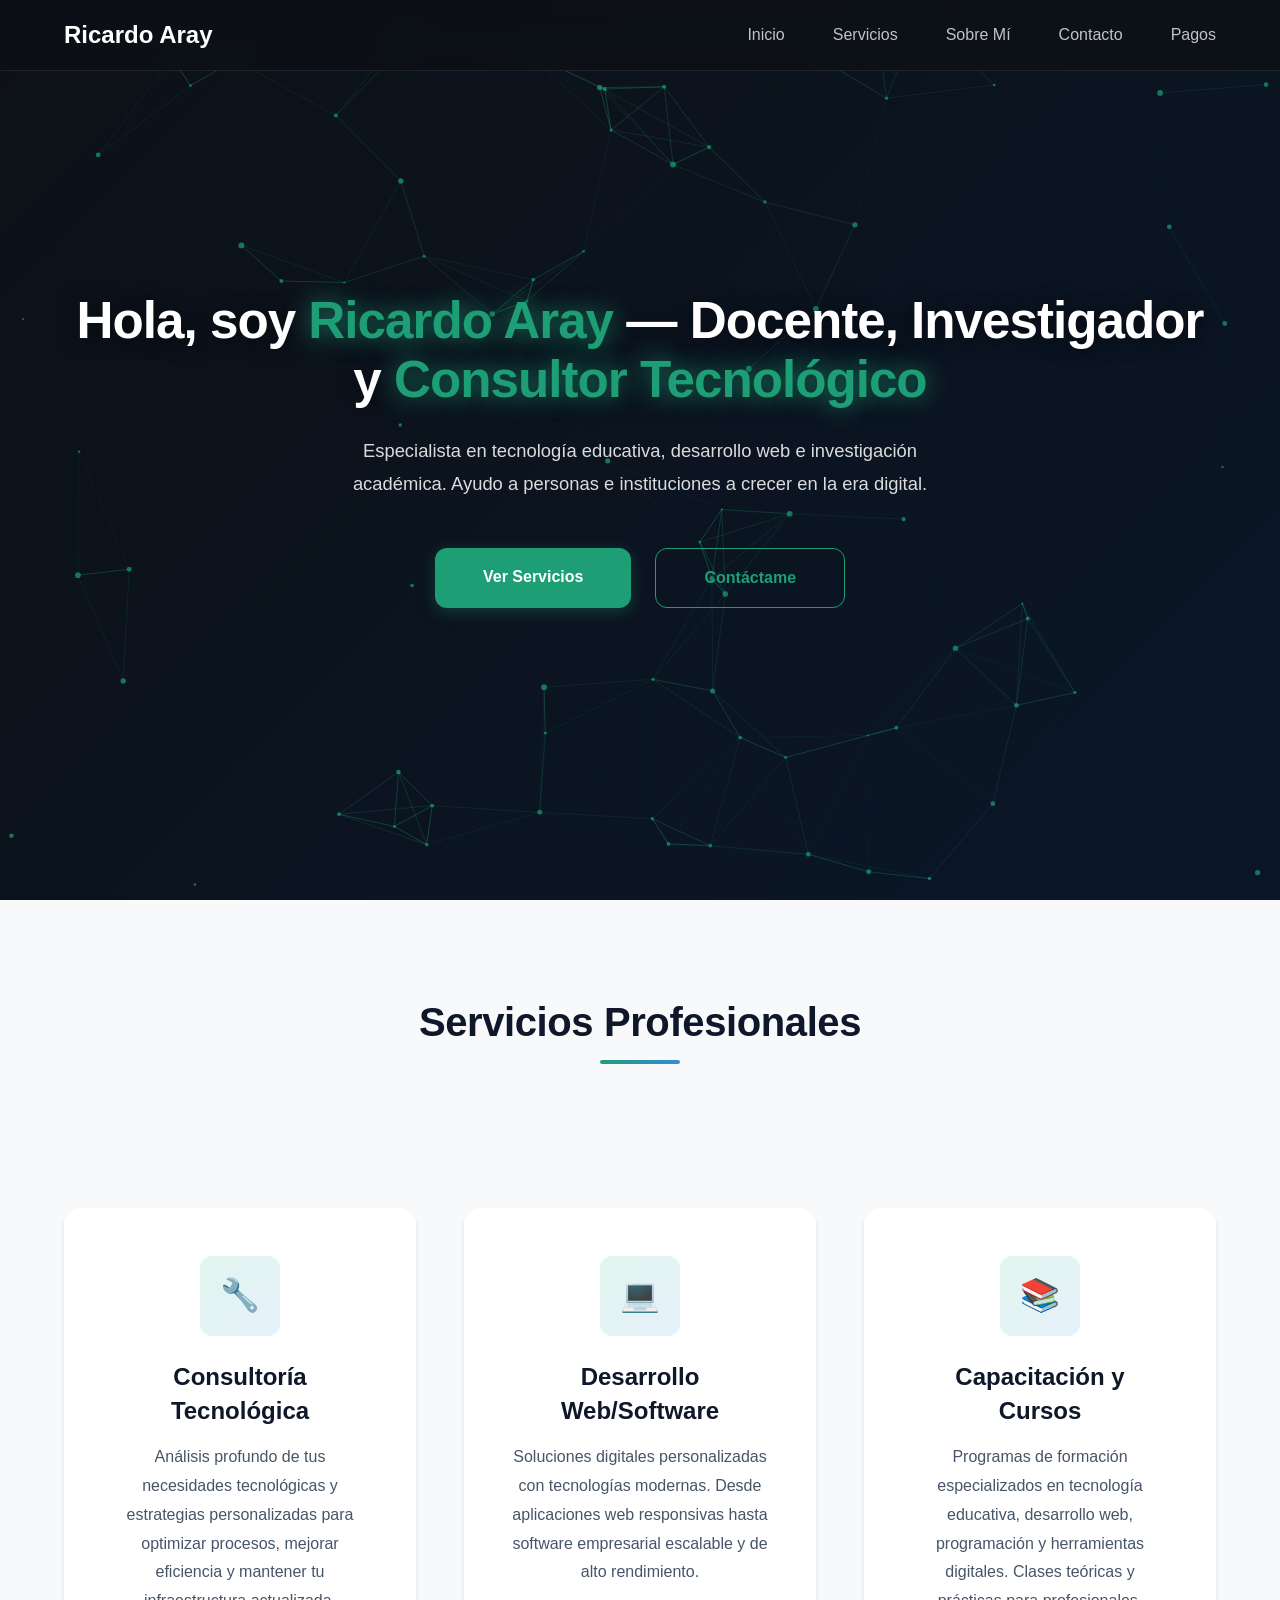
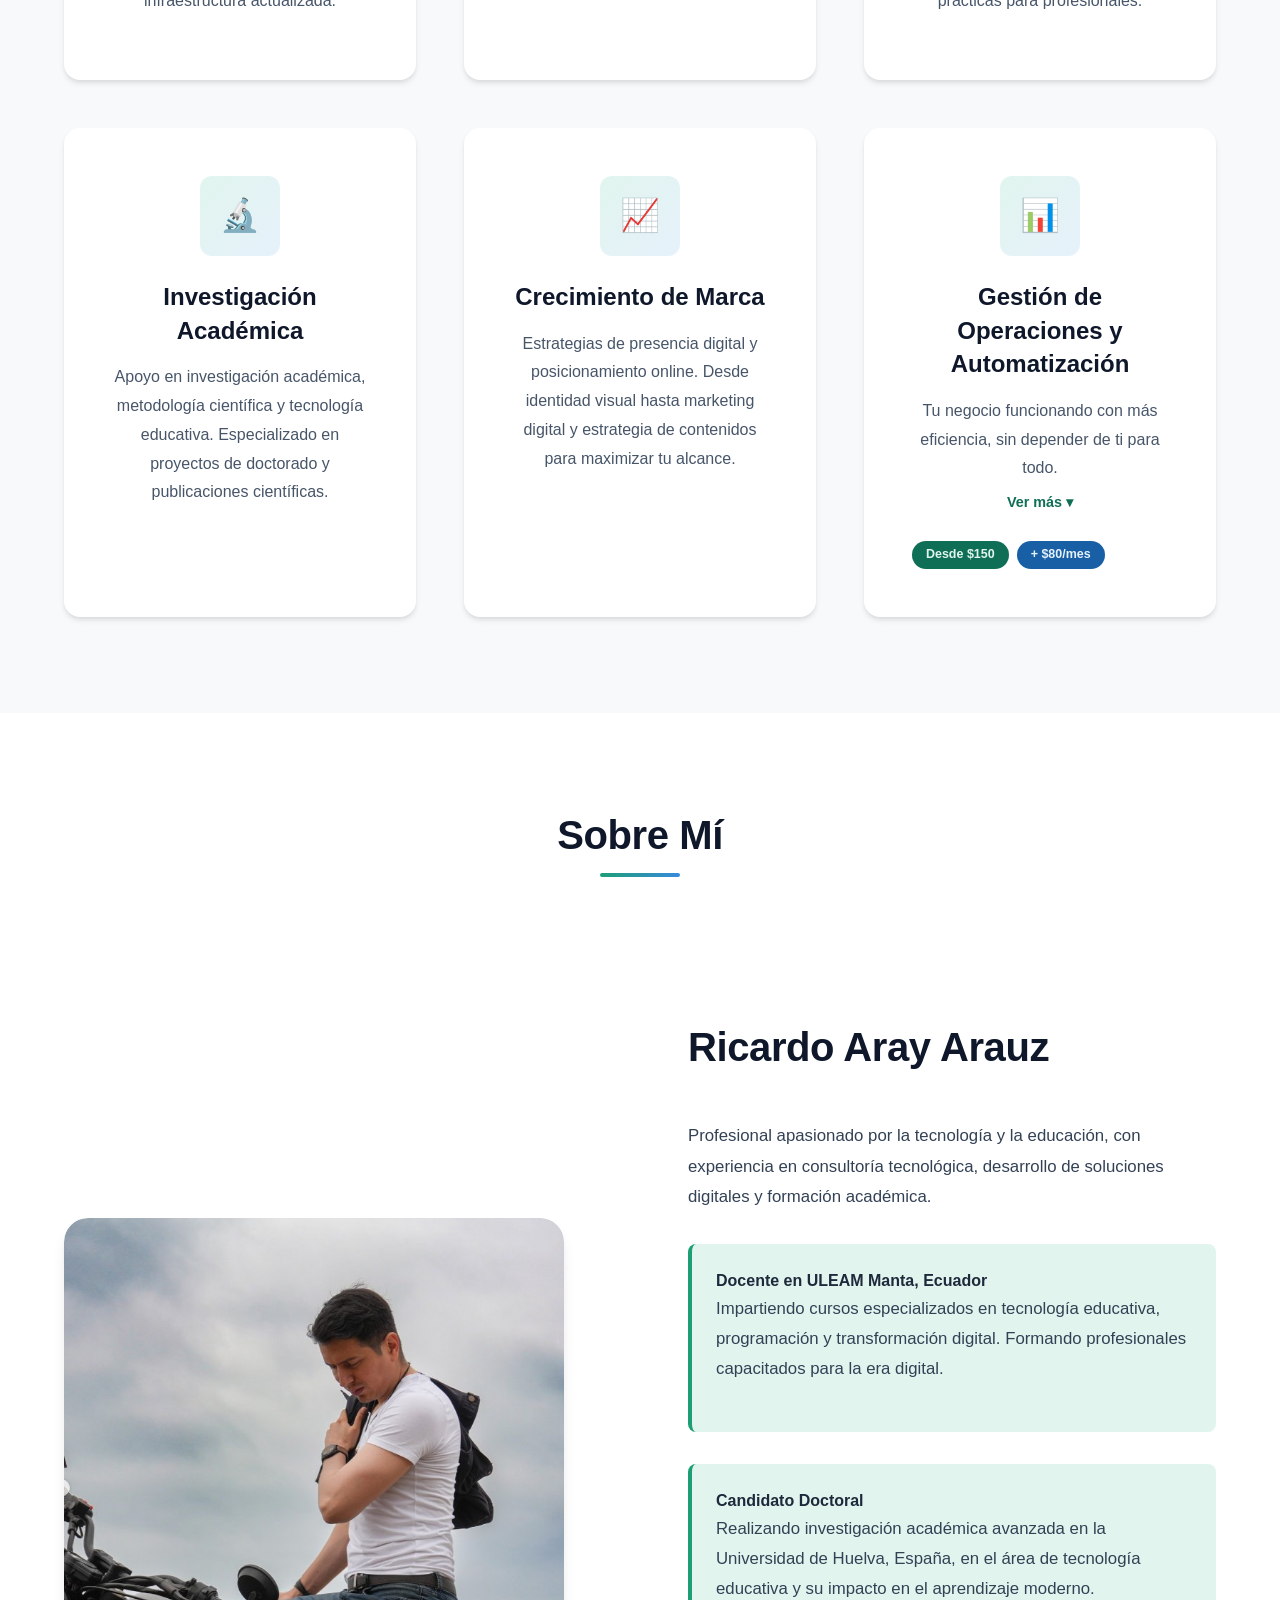
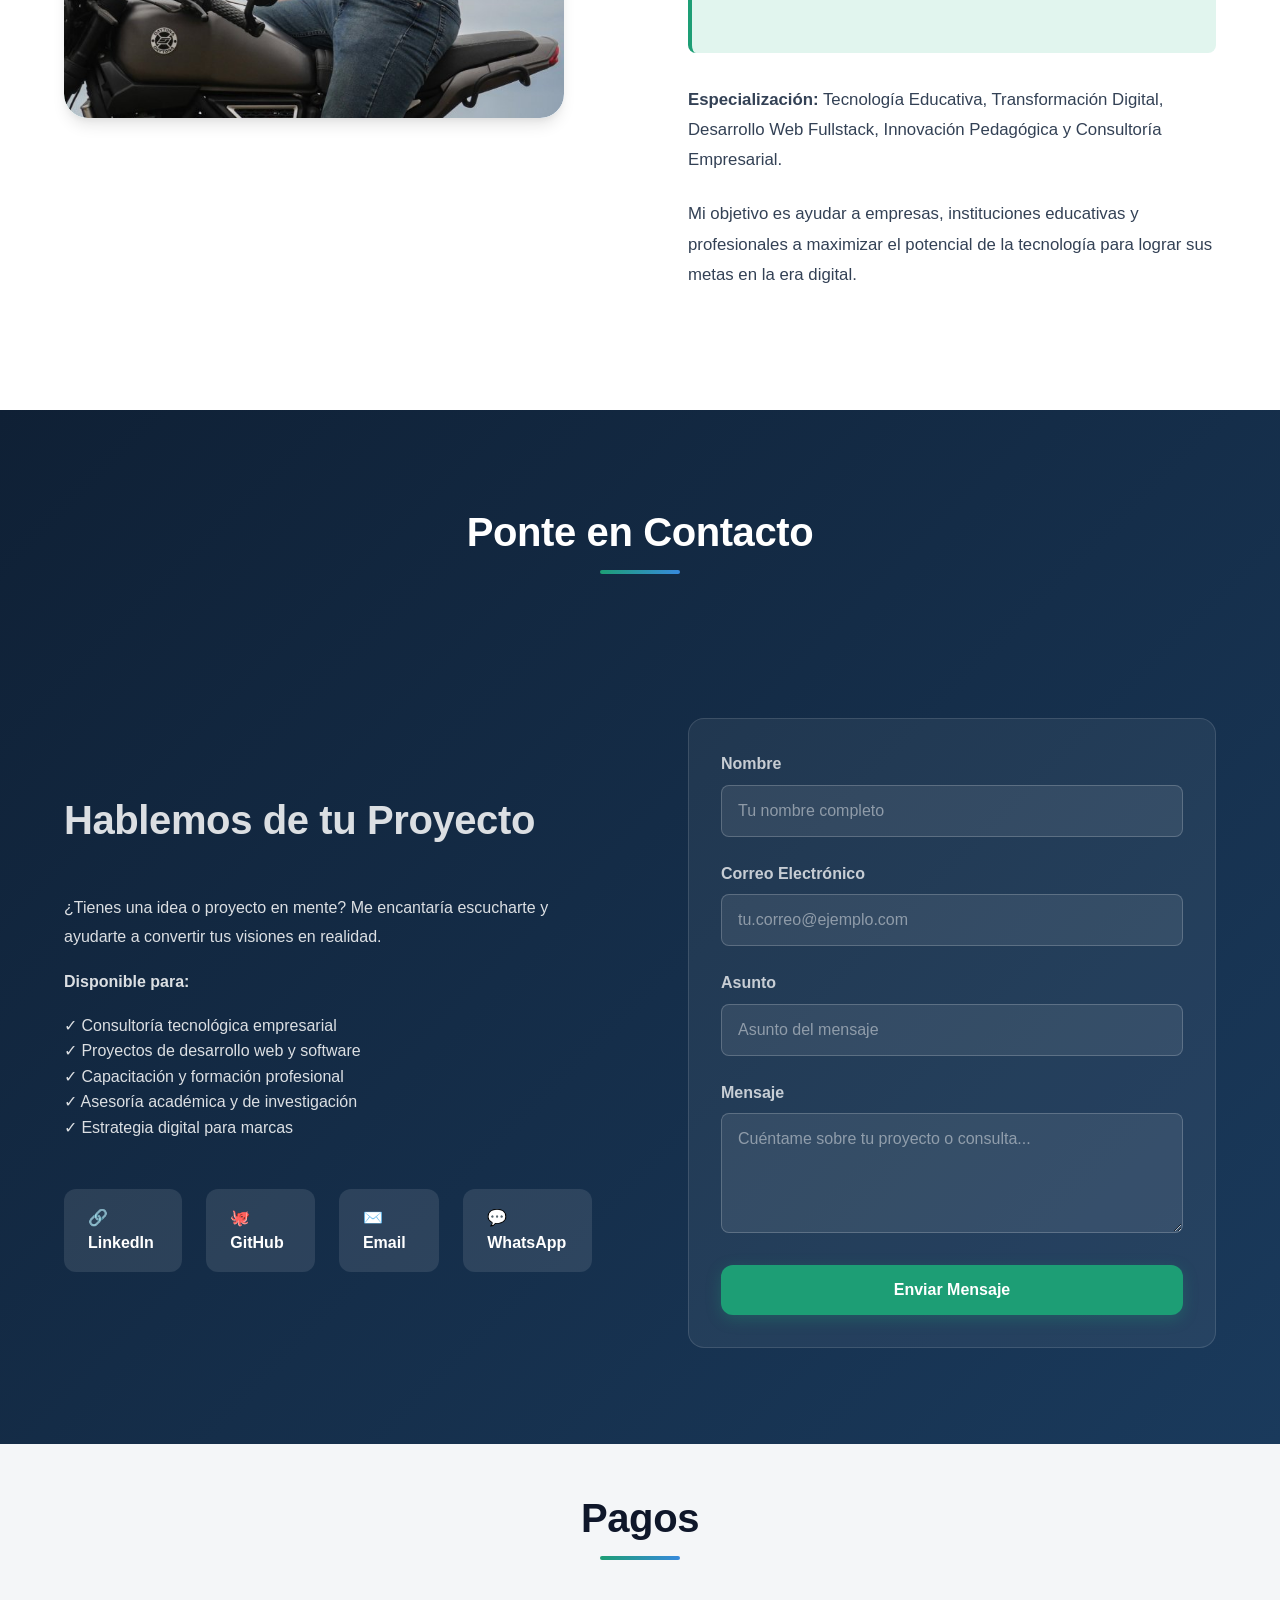
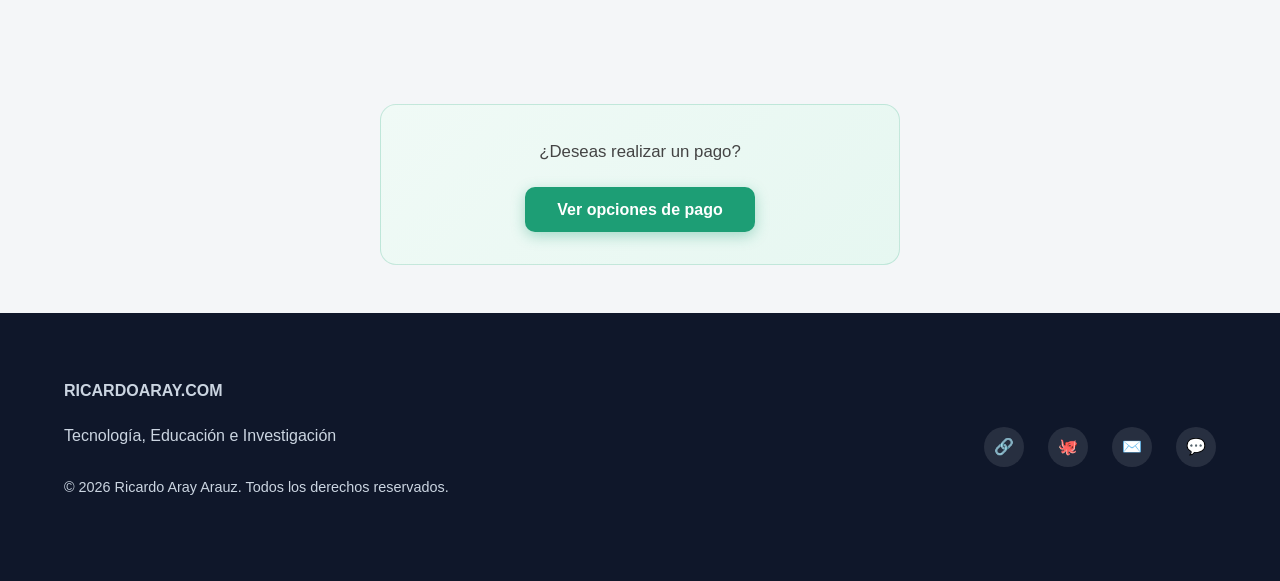
==== commit 1050e2cb: "fix pagos: reducir espaciado y color neutro temporal Co-Authored-By: Claude Sonnet 4.6 <noreply@anth" ====
--- a/index.html
+++ b/index.html
@@ -314,7 +314,7 @@
   <section id="pagos" class="pagos-bg">
     <div class="container">
       <div class="section-title-wrapper animate-element">
-        <h2 class="section-title" style="color:#fff;">Pagos</h2>
+        <h2 class="section-title">Pagos</h2>
       </div>
       <div class="pago-trigger animate-element">
         <p class="pago-trigger-text">¿Deseas realizar un pago?</p>
@@ -356,31 +356,14 @@
 
   <style>
     .pagos-bg {
-      position: relative;
-      background: linear-gradient(135deg, #0a2e22 0%, #0f3d2e 40%, #1a5c45 100%);
-      overflow: hidden;
-    }
-    .pagos-bg::before {
-      content: '';
-      position: absolute;
-      inset: 0;
-      background-image:
-        radial-gradient(circle at 20% 50%, rgba(29,158,117,0.15) 0%, transparent 50%),
-        radial-gradient(circle at 80% 20%, rgba(29,158,117,0.1) 0%, transparent 40%),
-        radial-gradient(circle at 60% 80%, rgba(15,110,86,0.12) 0%, transparent 40%);
-      animation: pagos-pulse 6s ease-in-out infinite alternate;
-    }
-    @keyframes pagos-pulse {
-      0%   { opacity: 0.6; transform: scale(1); }
-      100% { opacity: 1;   transform: scale(1.05); }
-    }
-    .pagos-bg .section-title { color: #fff; }
-    .pagos-bg .container { position: relative; z-index: 1; }
-    .pago-trigger-text { color: rgba(255,255,255,0.85) !important; }
+      background: #f4f6f8;
+      padding-top: 3rem;
+      padding-bottom: 3rem;
+    }
+    .pago-trigger-text { color: #444 !important; }
     .pago-trigger {
-      background: rgba(255,255,255,0.07) !important;
-      border-color: rgba(255,255,255,0.15) !important;
-      backdrop-filter: blur(8px);
+      background: linear-gradient(135deg, #f0faf6 0%, #e6f7f1 100%) !important;
+      border-color: rgba(29,158,117,0.2) !important;
     }
     .payment-box {
       max-width: 520px;
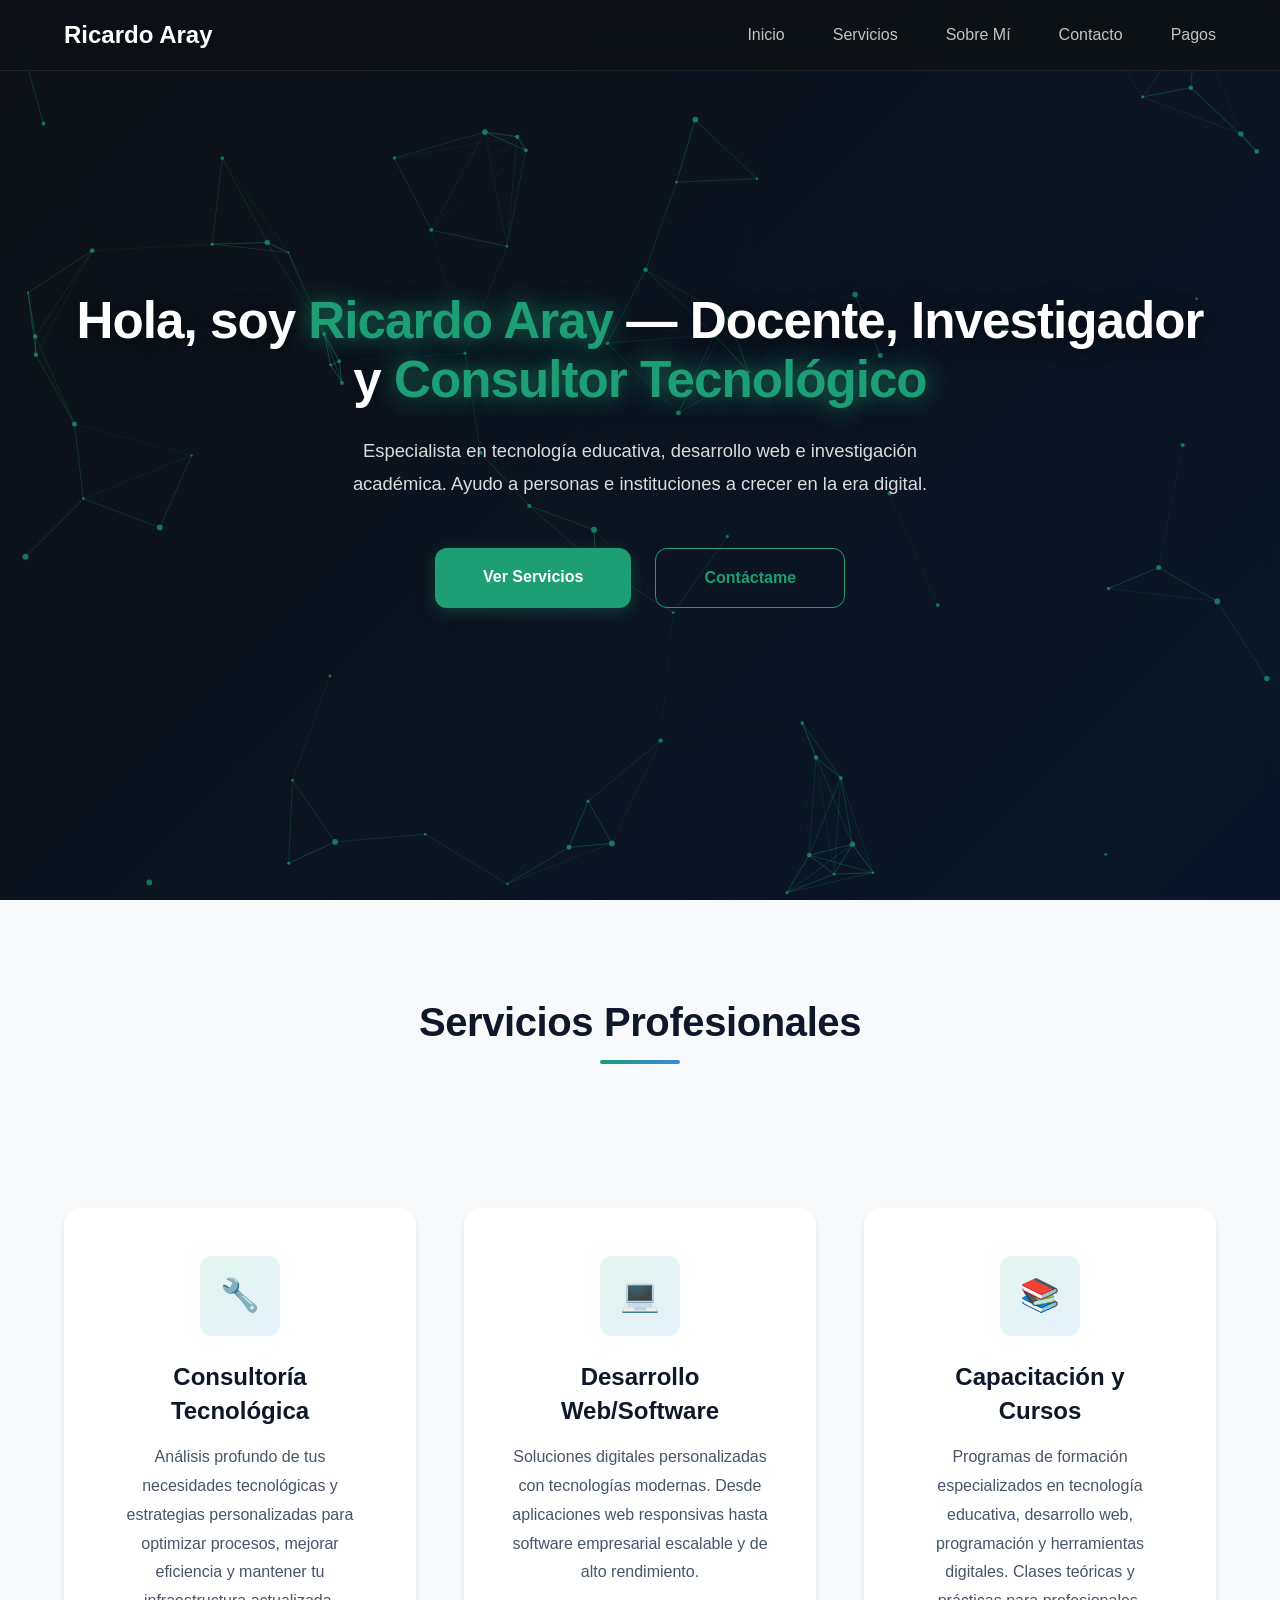
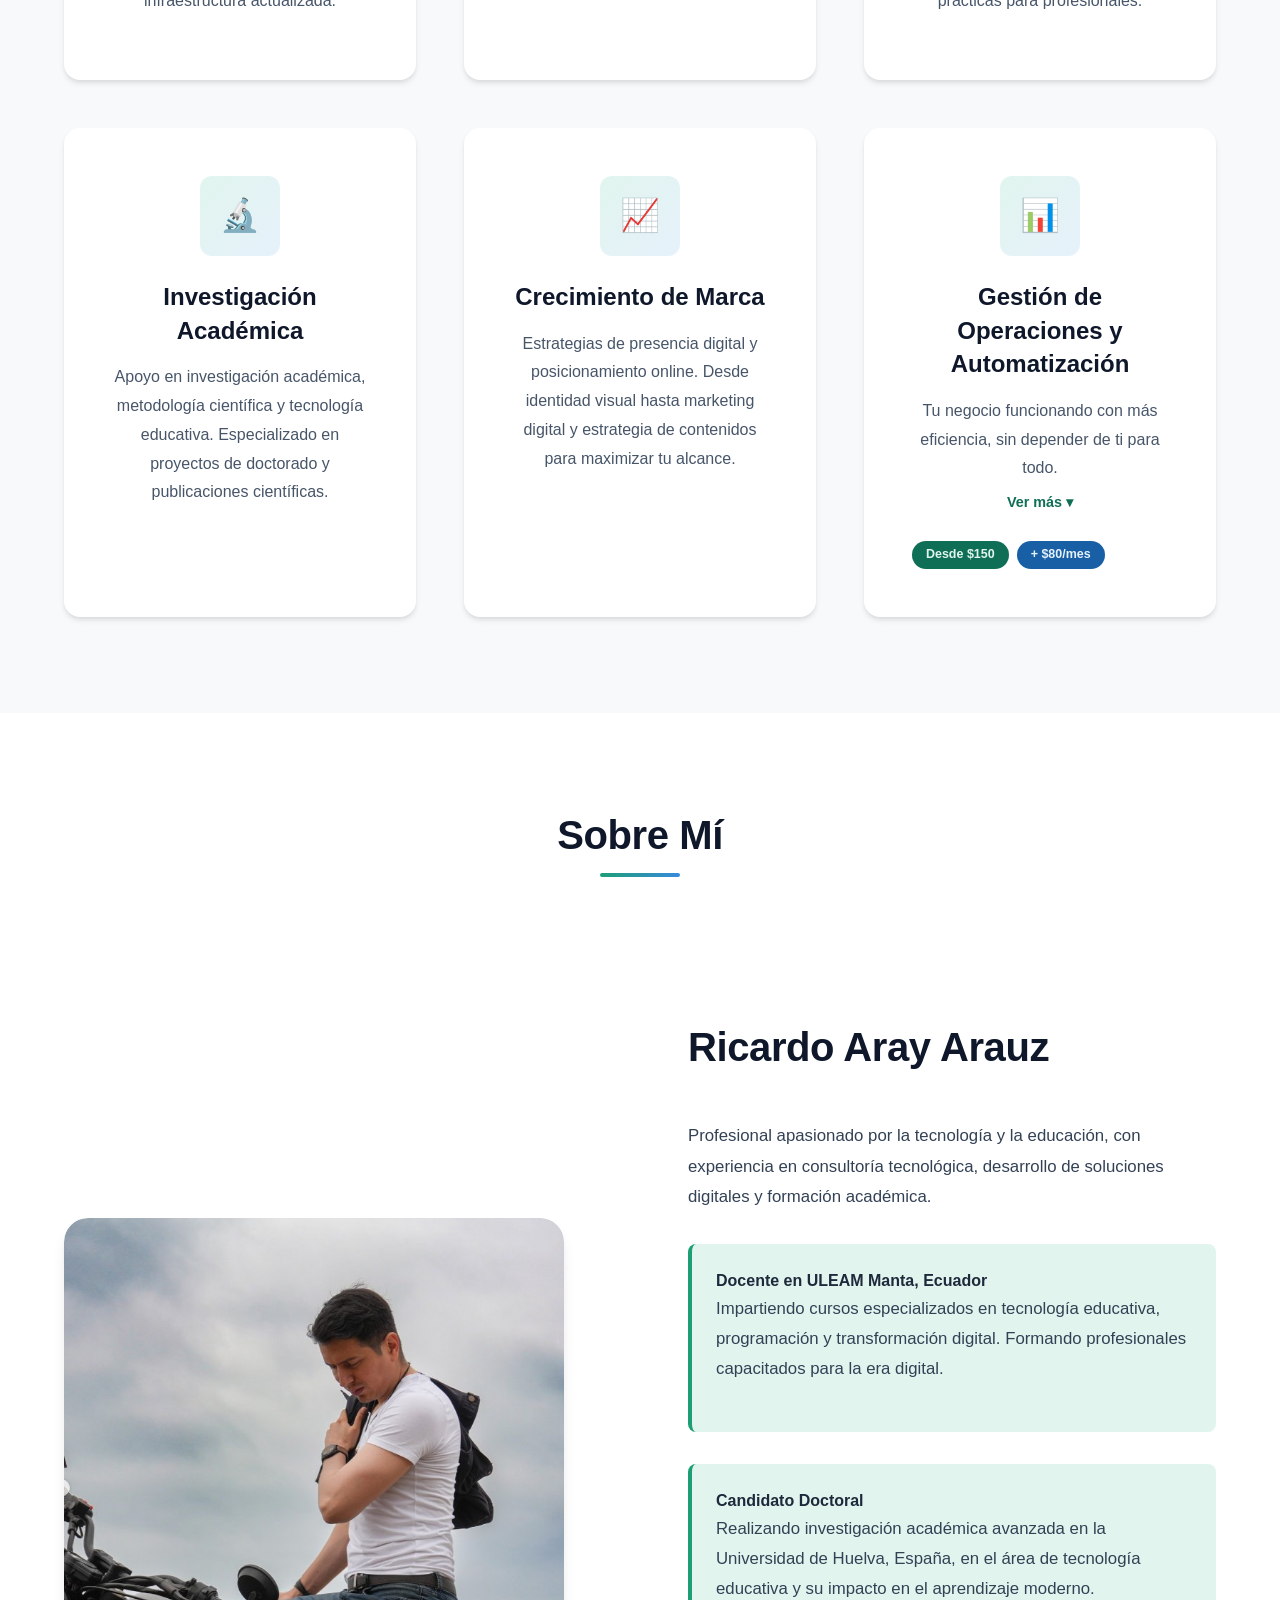
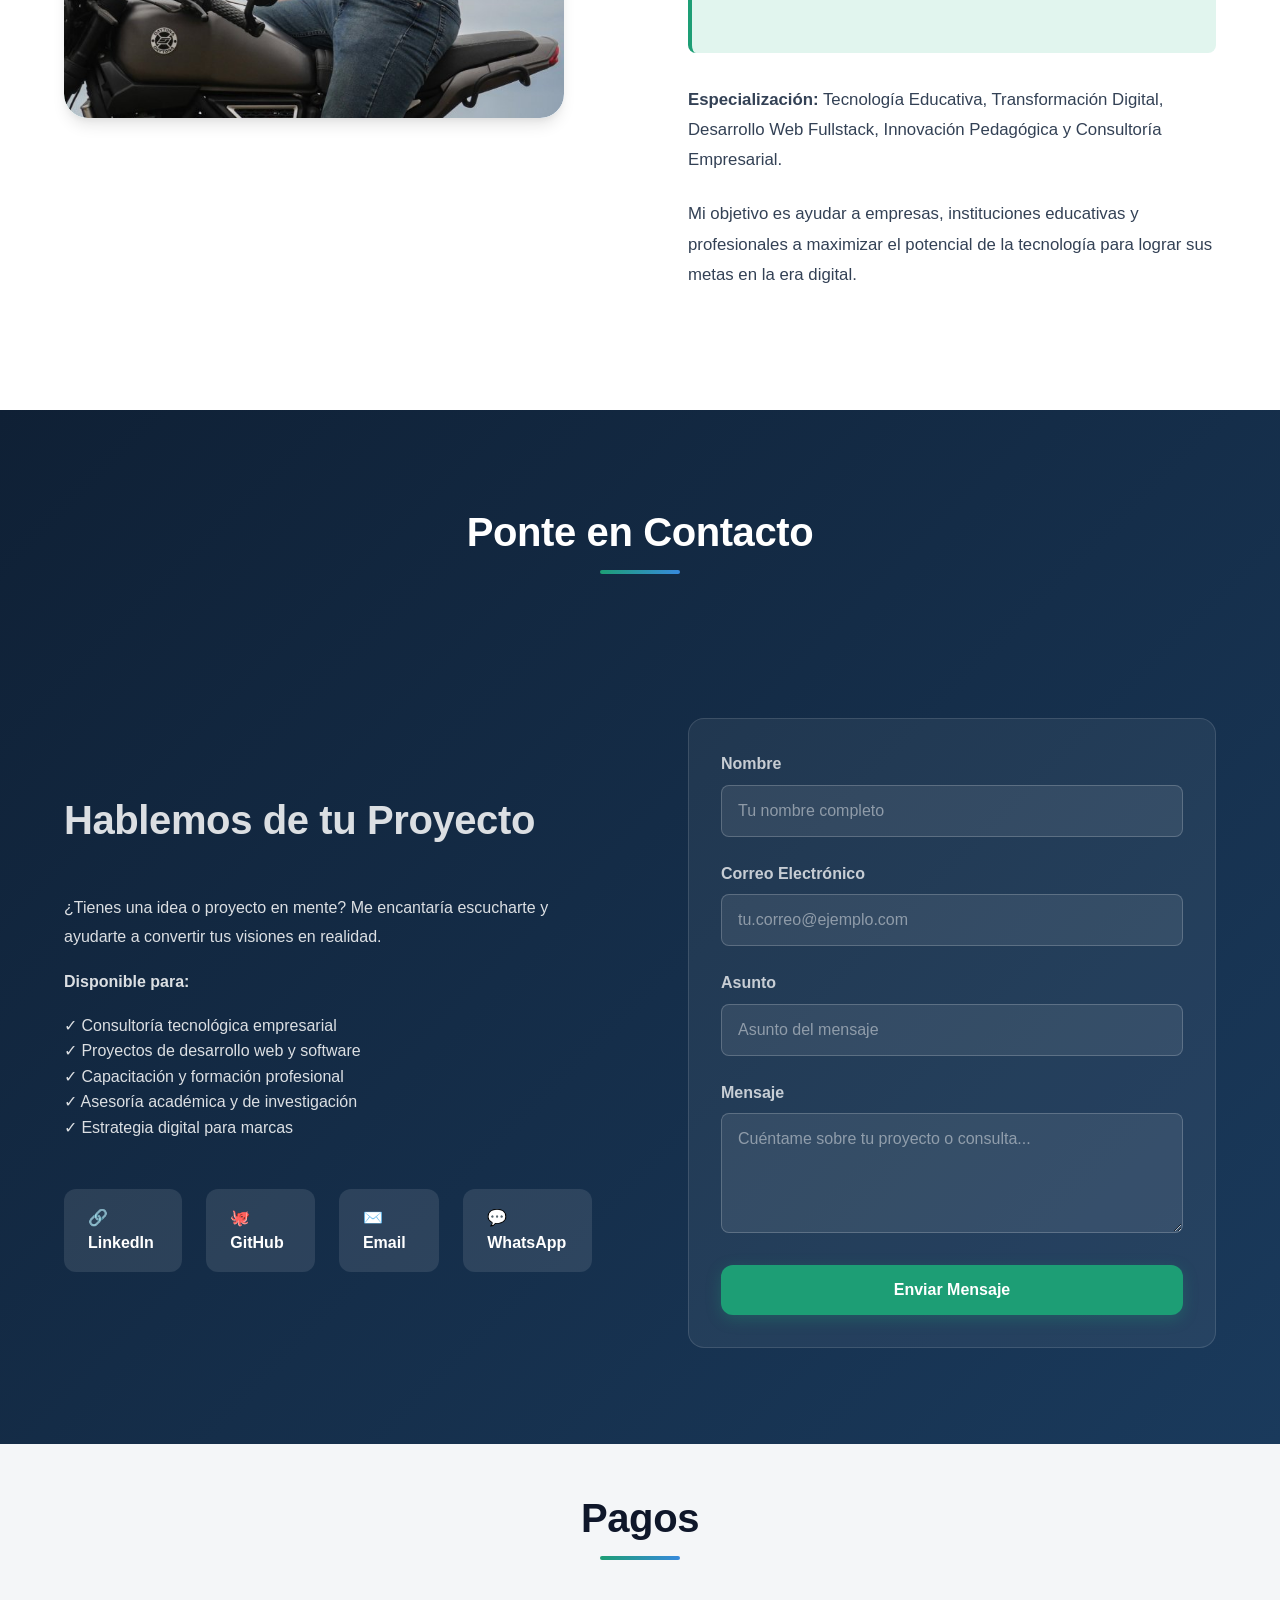
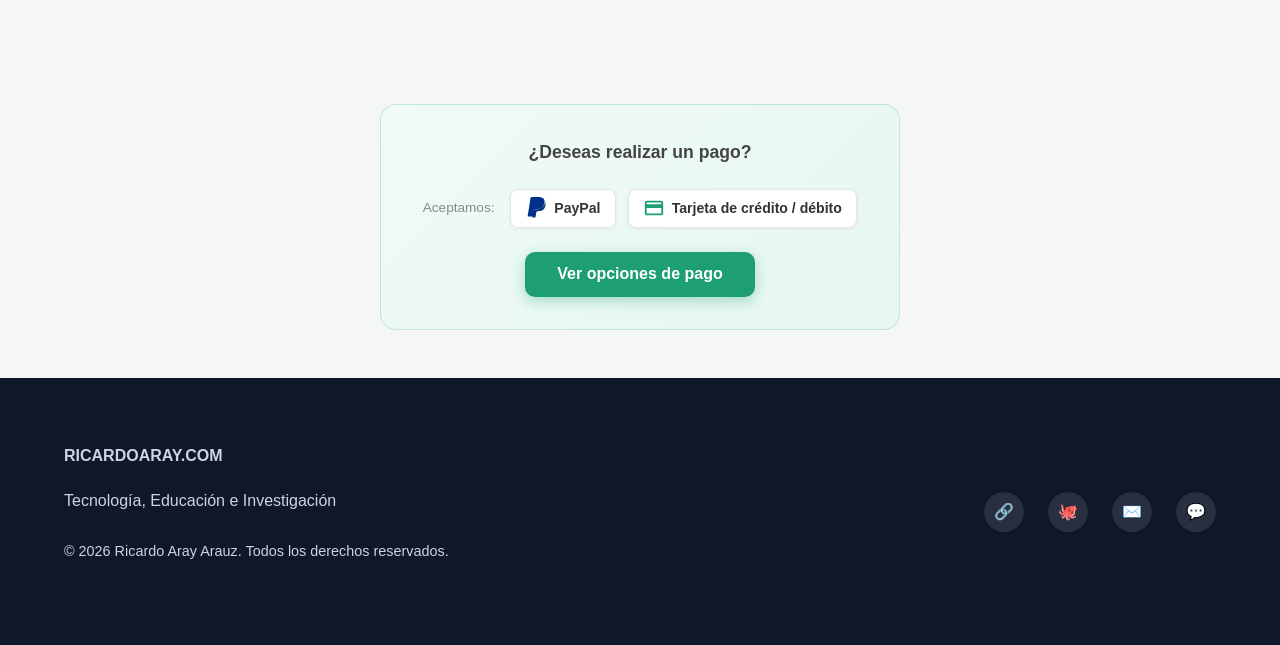
==== commit 7303b21b: "update pagos: mostrar métodos de pago aceptados antes del clic Co-Authored-By: Claude Sonnet 4.6 <no" ====
--- a/index.html
+++ b/index.html
@@ -318,6 +318,17 @@
       </div>
       <div class="pago-trigger animate-element">
         <p class="pago-trigger-text">¿Deseas realizar un pago?</p>
+        <div class="pago-metodos">
+          <span class="pago-metodo-label">Aceptamos:</span>
+          <div class="pago-metodo-item">
+            <svg xmlns="http://www.w3.org/2000/svg" viewBox="0 0 24 24" width="22" height="22" fill="#003087"><path d="M7.076 21.337H2.47a.641.641 0 0 1-.633-.74L4.944.901C5.026.382 5.474 0 5.998 0h7.46c2.57 0 4.578.543 5.69 1.81 1.01 1.15 1.304 2.42 1.012 4.287-.023.143-.047.288-.077.437-.983 5.05-4.349 6.797-8.647 6.797h-2.19c-.524 0-.968.382-1.05.9l-1.12 7.106zm14.146-14.42a3.35 3.35 0 0 0-.607-.541c-.013.076-.026.175-.041.254-.59 3.025-2.566 6.481-8.079 6.481h-2.19a2.282 2.282 0 0 0-2.252 1.93l-1.167 7.397h3.43l.924-5.858a1.27 1.27 0 0 1 1.255-1.073h.794c3.925 0 6.993-1.595 7.894-6.208.386-1.987.115-3.55-.961-4.382z"/></svg>
+            <span>PayPal</span>
+          </div>
+          <div class="pago-metodo-item">
+            <svg xmlns="http://www.w3.org/2000/svg" viewBox="0 0 24 24" width="22" height="22" fill="#1D9E75"><path d="M20 4H4c-1.11 0-2 .89-2 2v12c0 1.11.89 2 2 2h16c1.11 0 2-.89 2-2V6c0-1.11-.89-2-2-2zm0 14H4v-6h16v6zm0-10H4V6h16v2z"/></svg>
+            <span>Tarjeta de crédito / débito</span>
+          </div>
+        </div>
         <button class="btn-pago-toggle" onclick="togglePago()">Ver opciones de pago</button>
       </div>
       <div class="payment-box animate-element" id="payment-box" style="display:none;">
@@ -360,7 +371,34 @@
       padding-top: 3rem;
       padding-bottom: 3rem;
     }
-    .pago-trigger-text { color: #444 !important; }
+    .pago-trigger-text { color: #444 !important; font-size: 1.1rem; font-weight: 600; }
+    .pago-metodos {
+      display: flex;
+      align-items: center;
+      justify-content: center;
+      flex-wrap: wrap;
+      gap: 0.75rem;
+      margin-bottom: 1.5rem;
+    }
+    .pago-metodo-label {
+      font-size: 0.85rem;
+      color: #888;
+      font-weight: 500;
+      margin-right: 0.25rem;
+    }
+    .pago-metodo-item {
+      display: flex;
+      align-items: center;
+      gap: 0.4rem;
+      background: #fff;
+      border: 1.5px solid #e5e5e5;
+      border-radius: 8px;
+      padding: 0.45rem 0.9rem;
+      font-size: 0.88rem;
+      font-weight: 600;
+      color: #333;
+      box-shadow: 0 1px 4px rgba(0,0,0,0.06);
+    }
     .pago-trigger {
       background: linear-gradient(135deg, #f0faf6 0%, #e6f7f1 100%) !important;
       border-color: rgba(29,158,117,0.2) !important;
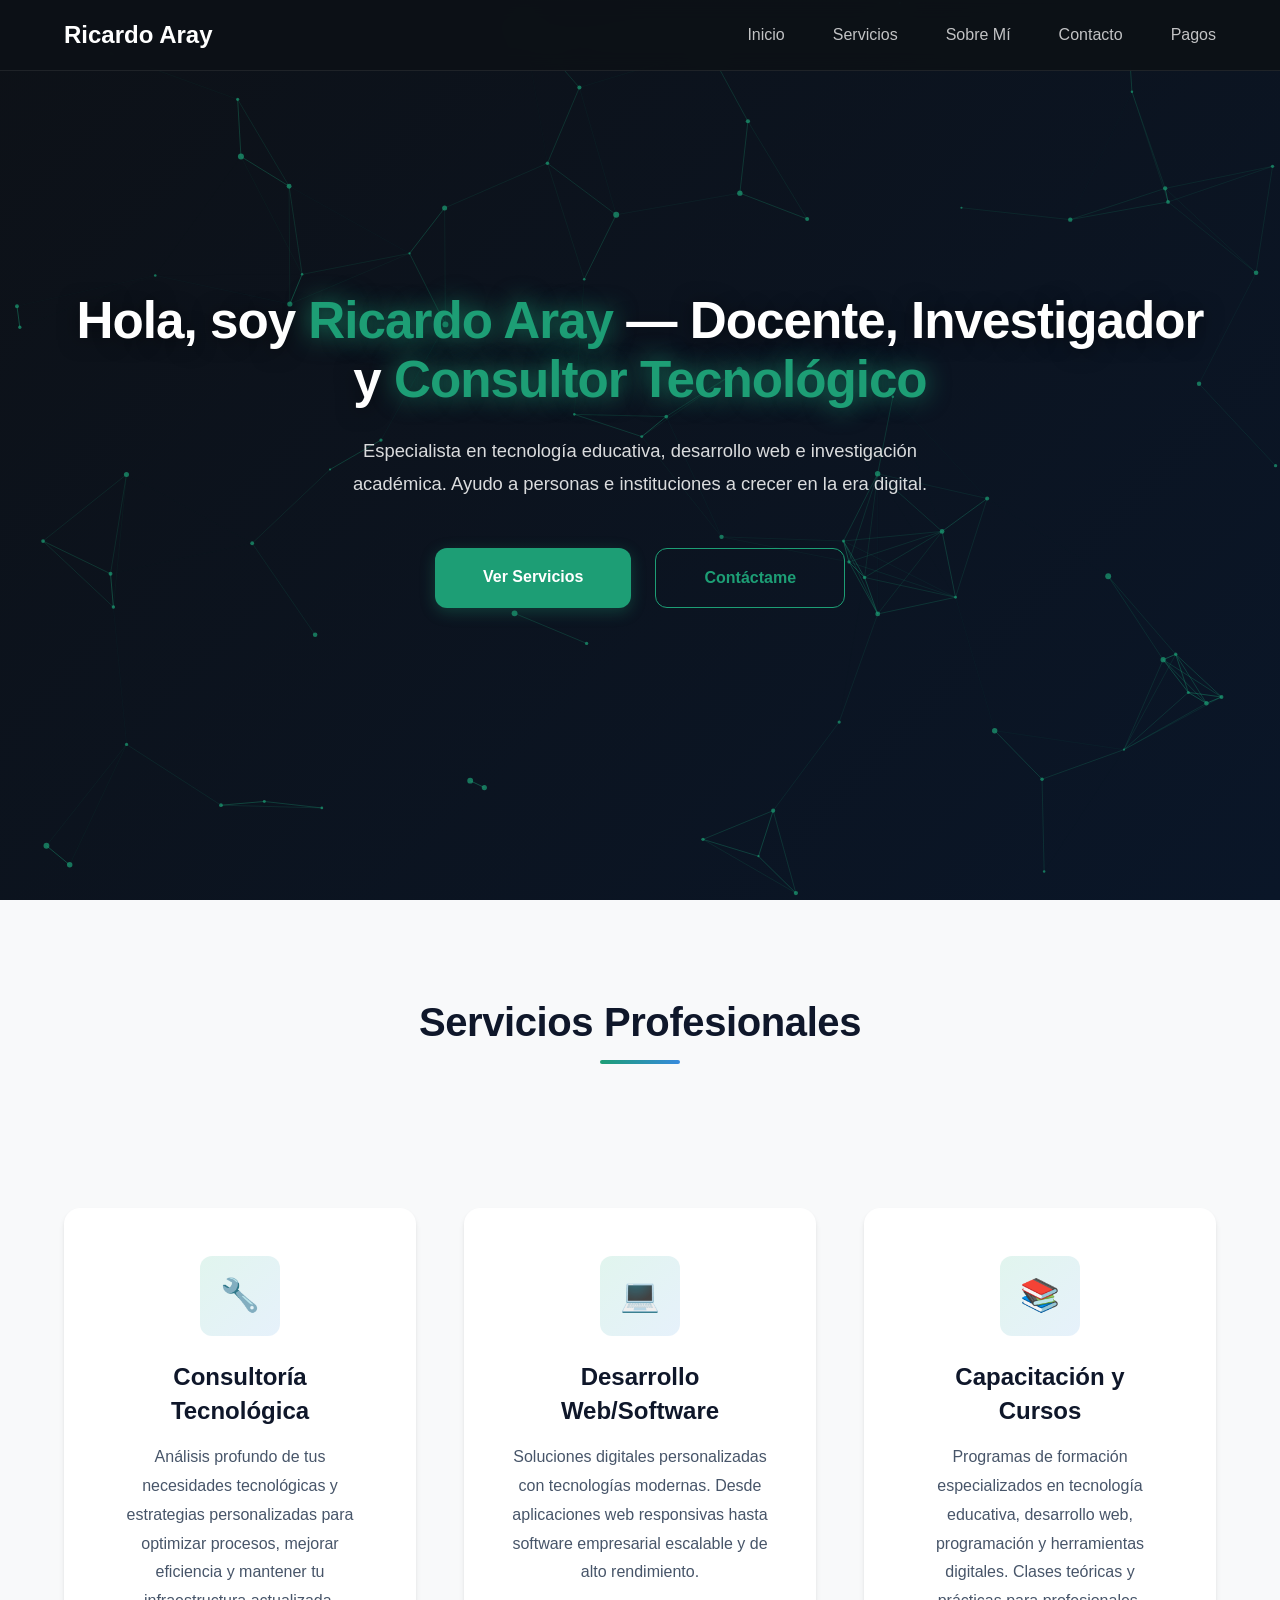
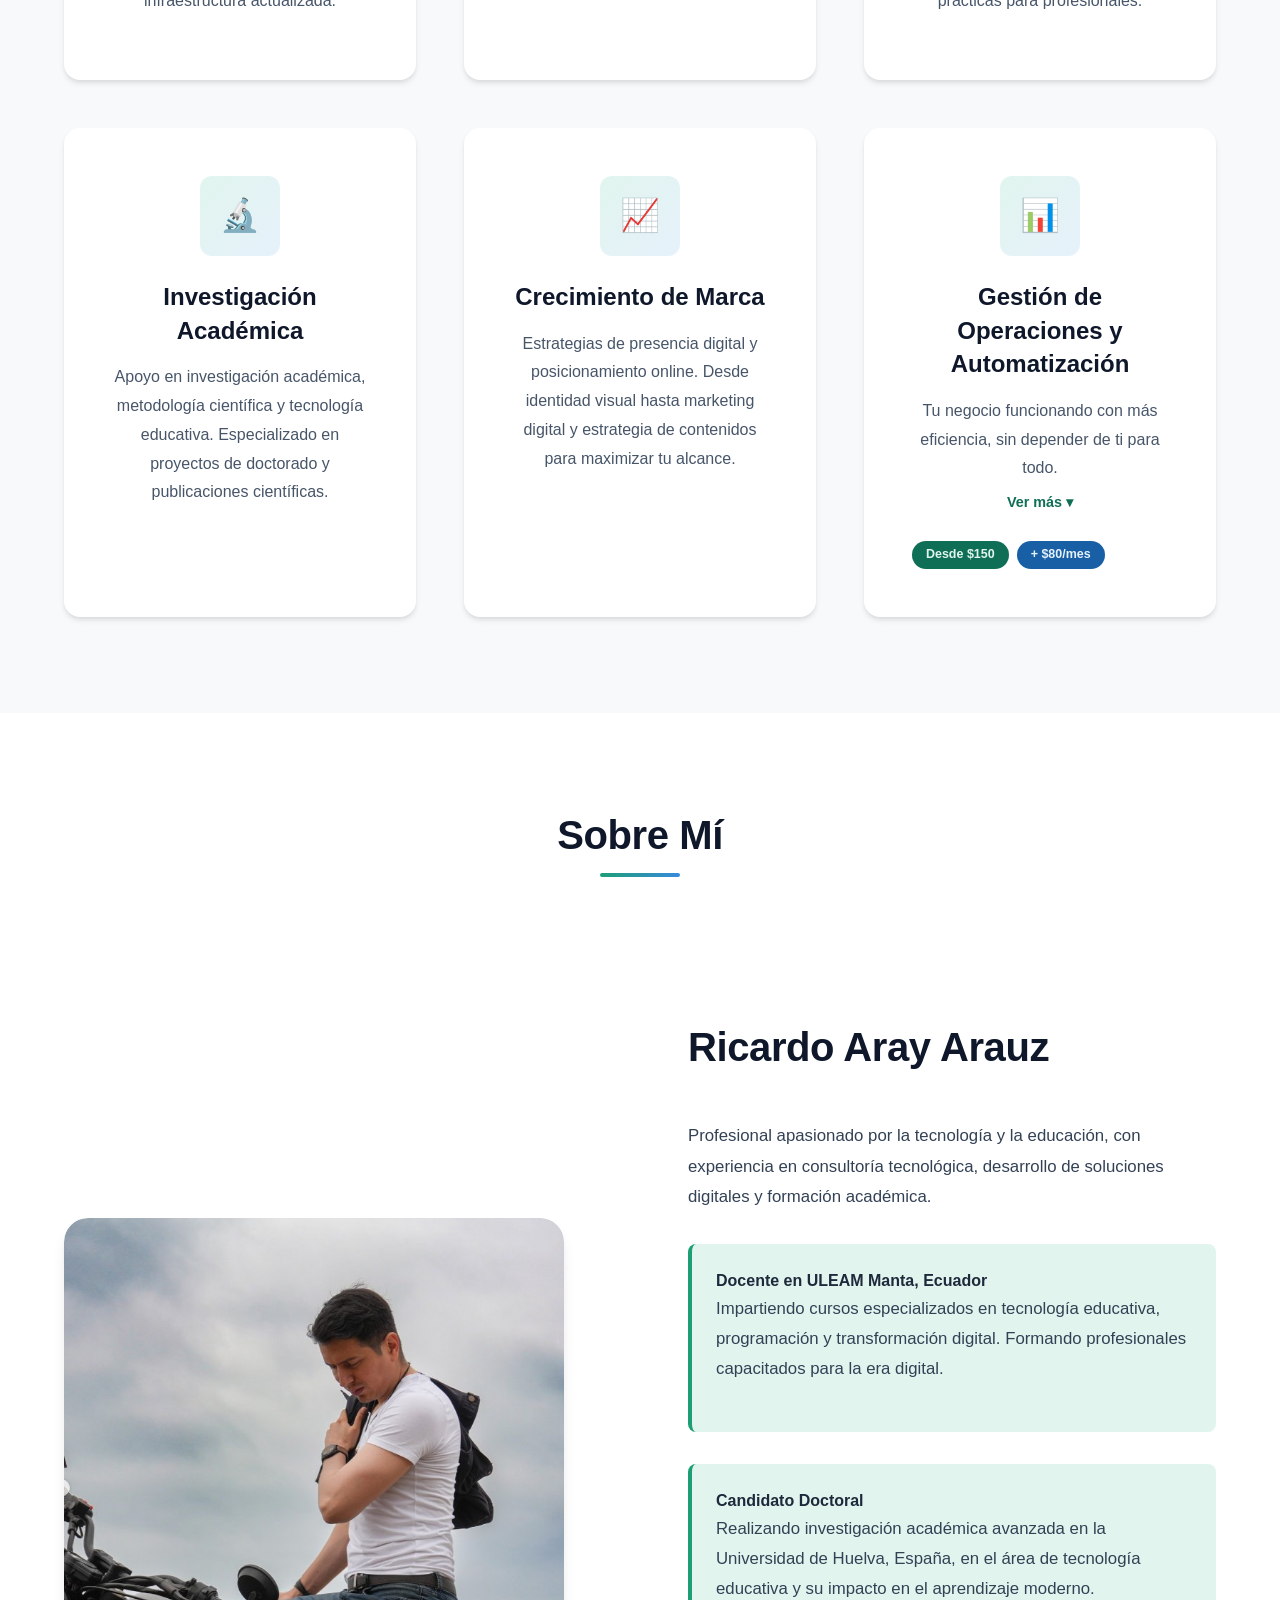
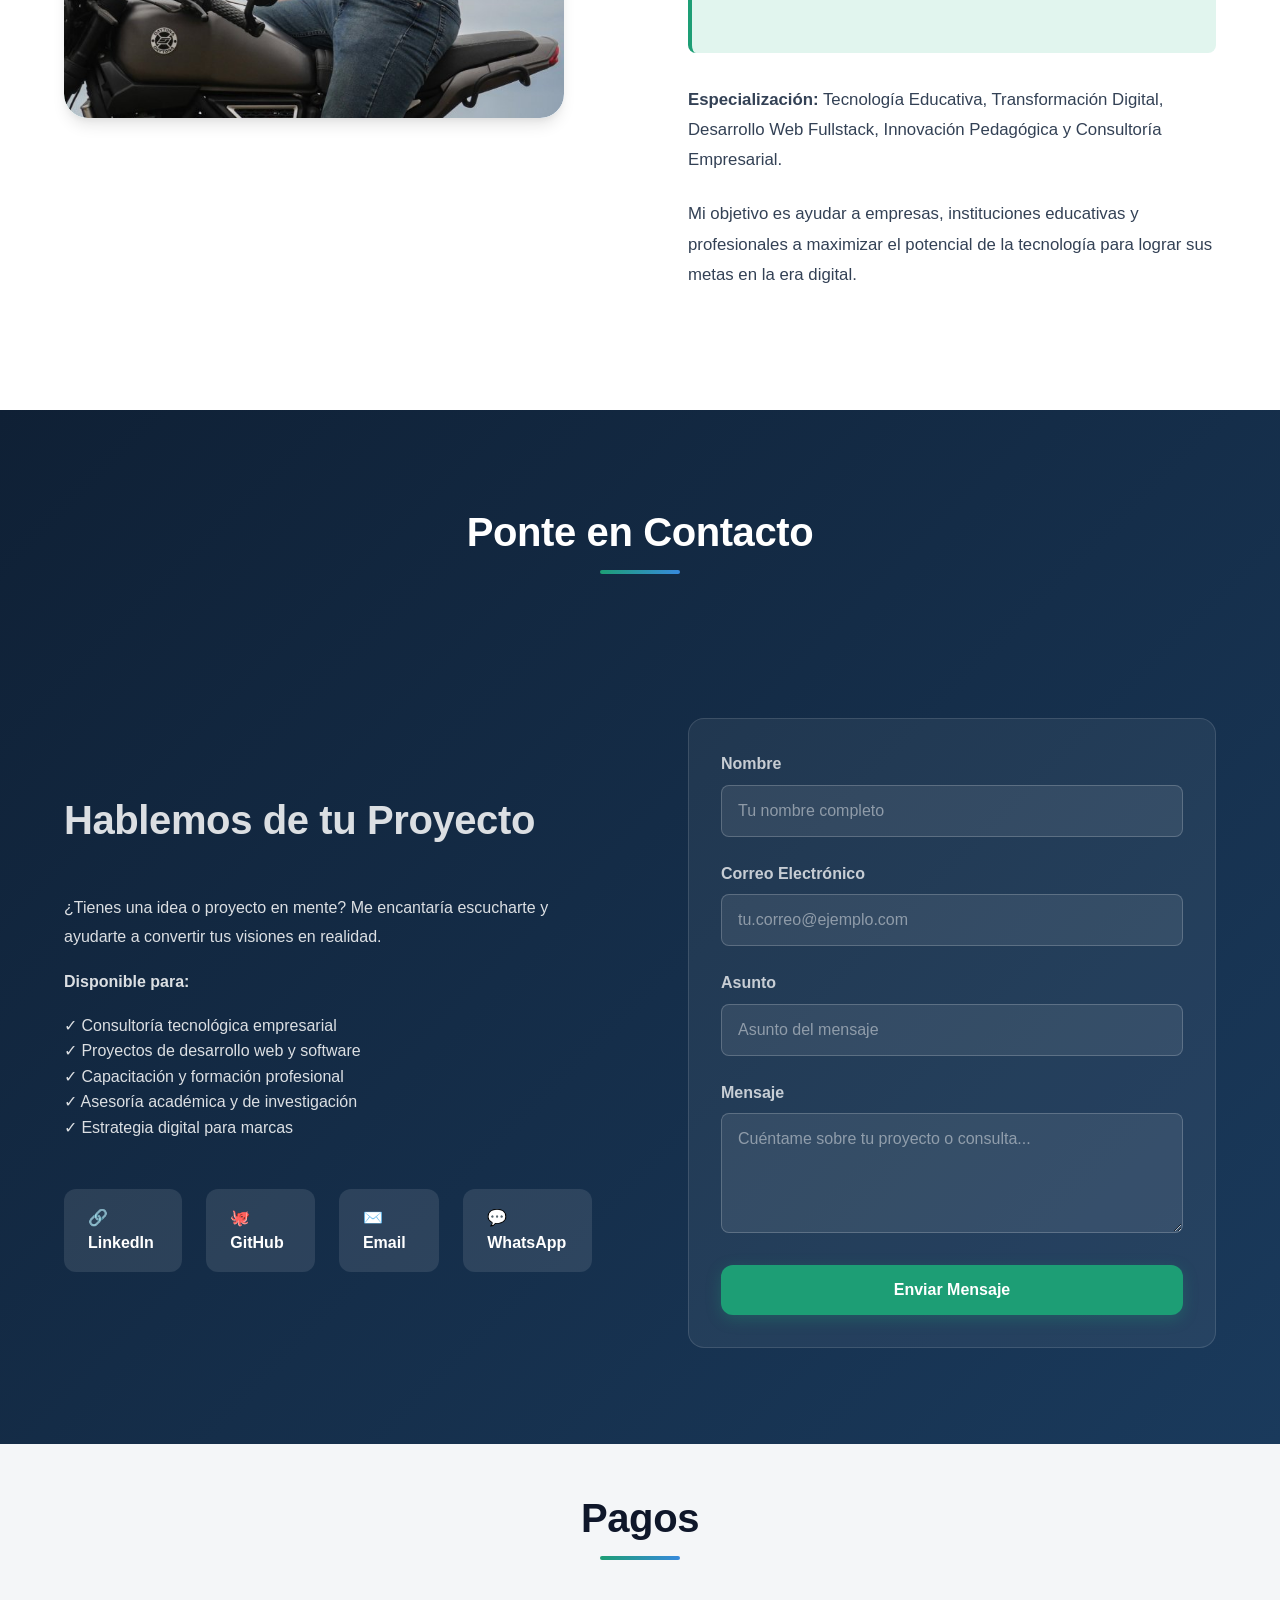
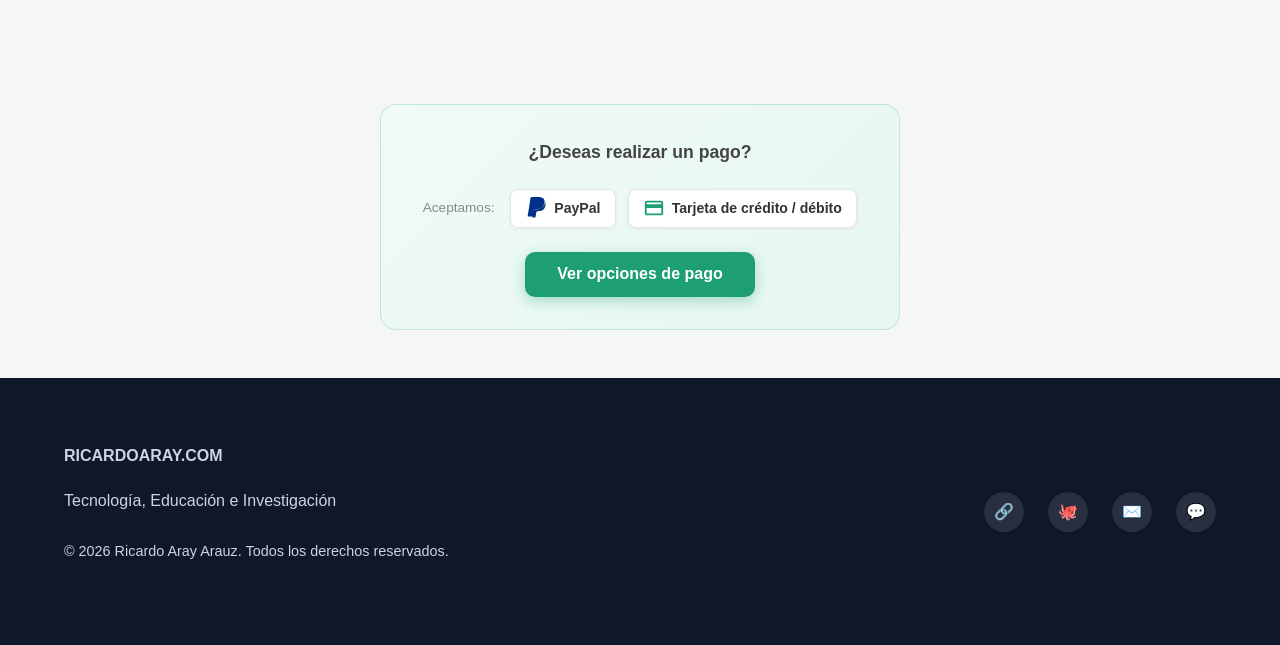
==== commit 5b3f755d: "update: correo actualizado a me@ricardoaray.com en CV y sitio principal Co-Authored-By: Claude Sonne" ====
--- a/index.html
+++ b/index.html
@@ -283,7 +283,7 @@
           <div class="contact-links">
             <a href="https://www.linkedin.com/in/ricardo-aray-arauz-4aa7391b8/" target="_blank" rel="noopener noreferrer">🔗 LinkedIn</a>
             <a href="https://github.com/RicardoUleam2024" target="_blank" rel="noopener noreferrer">🐙 GitHub</a>
-            <a href="mailto:ricardo.aray@live.com">✉️ Email</a>
+            <a href="mailto:me@ricardoaray.com">✉️ Email</a>
             <a href="https://wa.me/34617825747?text=Hola%2C%20te%20escribo%20por..." target="_blank" rel="noopener noreferrer">💬 WhatsApp</a>
           </div>
         </div>
@@ -500,7 +500,7 @@
         <div class="footer-links">
           <a href="https://www.linkedin.com/in/ricardo-aray-arauz-4aa7391b8/" target="_blank" rel="noopener noreferrer" title="LinkedIn"><span>🔗</span></a>
           <a href="https://github.com/RicardoUleam2024" target="_blank" rel="noopener noreferrer" title="GitHub"><span>🐙</span></a>
-          <a href="mailto:ricardo.aray@live.com" title="Email"><span>✉️</span></a>
+          <a href="mailto:me@ricardoaray.com" title="Email"><span>✉️</span></a>
           <a href="https://wa.me/34617825747?text=Hola%2C%20te%20escribo%20por..." target="_blank" rel="noopener noreferrer" title="WhatsApp"><span>💬</span></a>
         </div>
       </div>
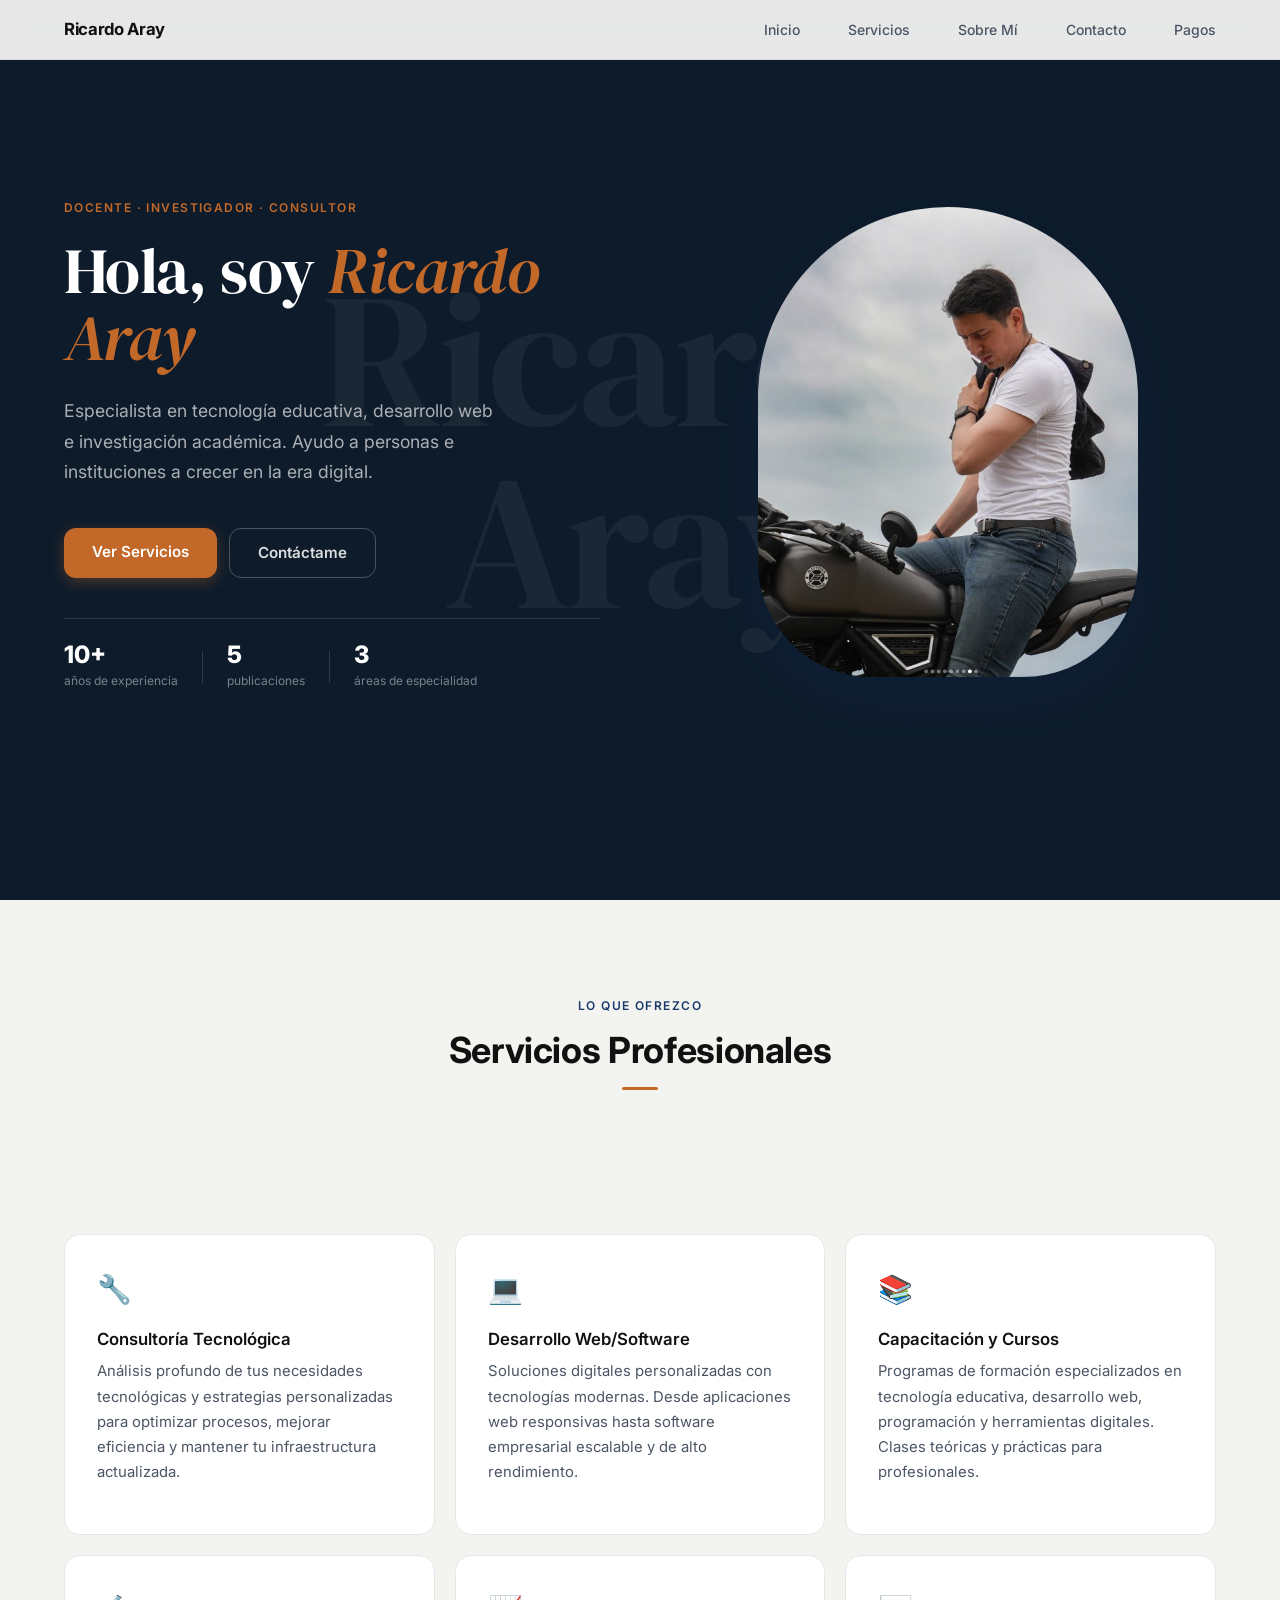
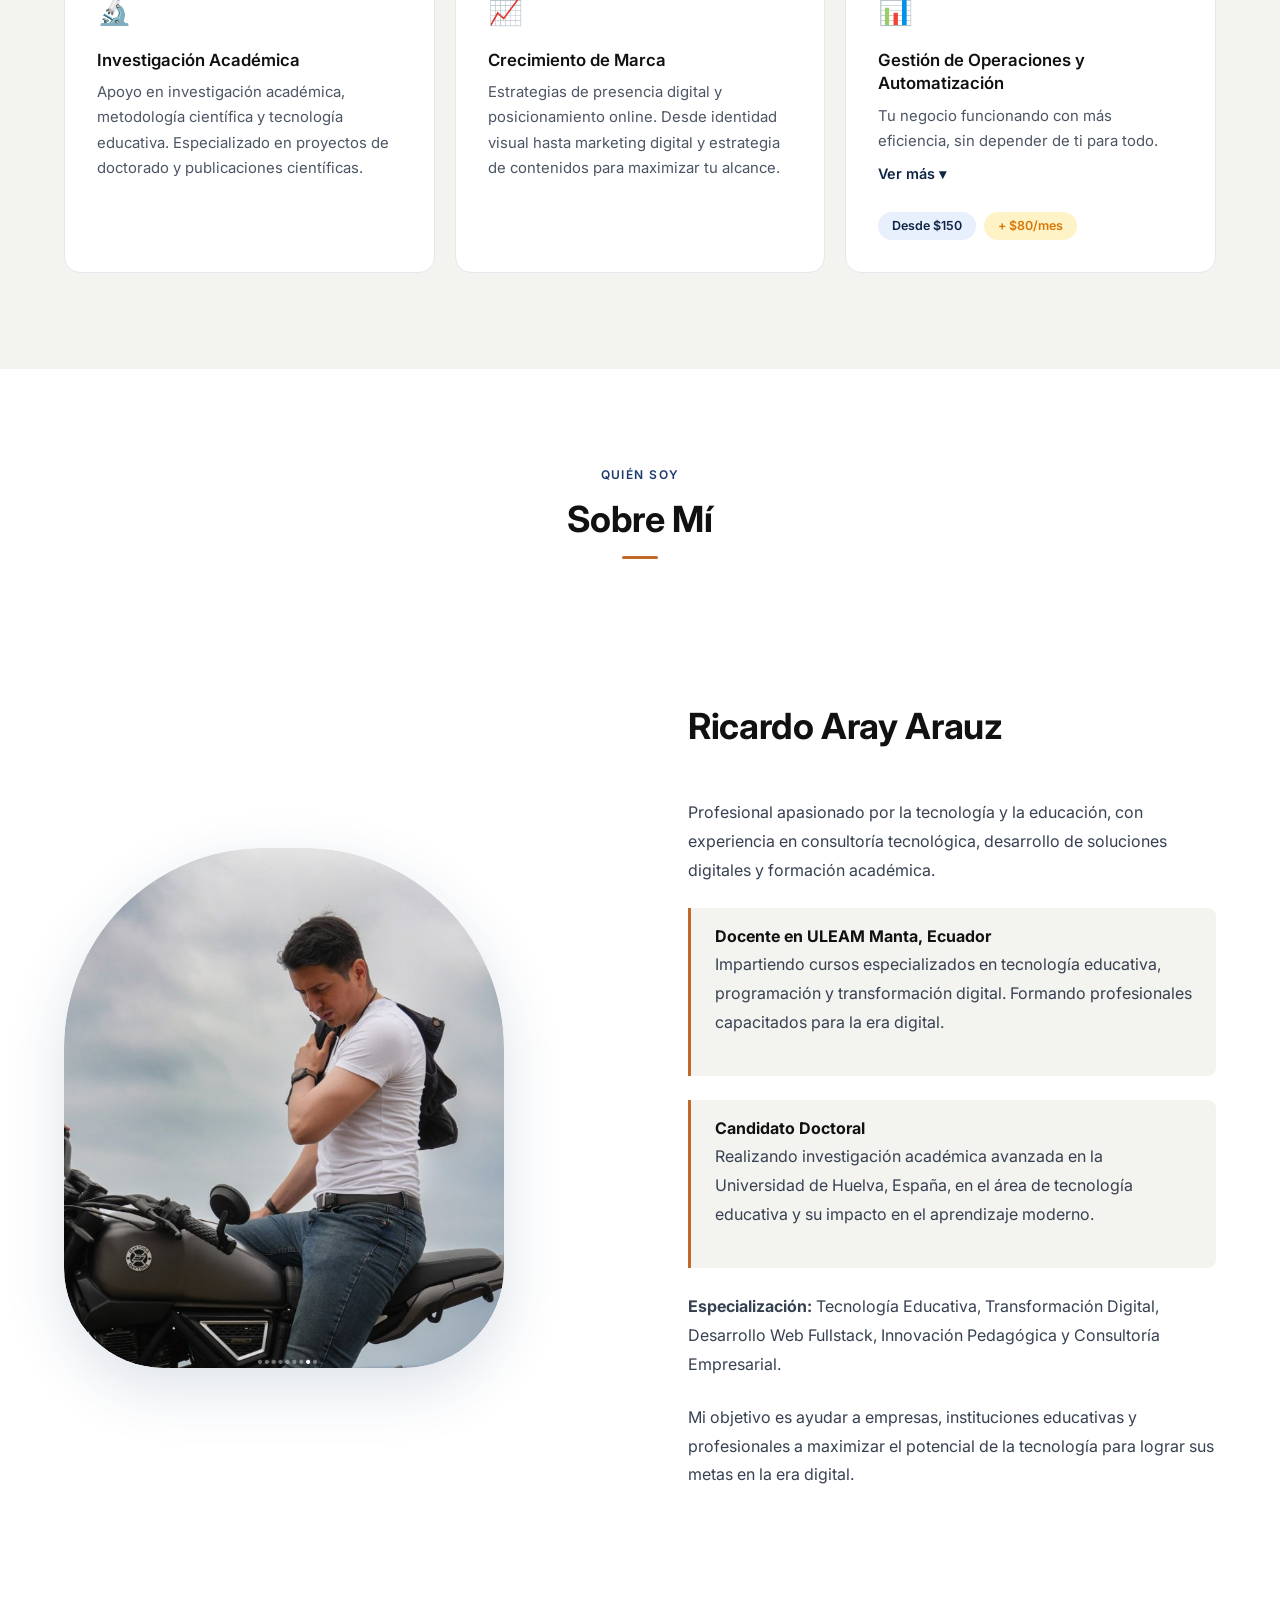
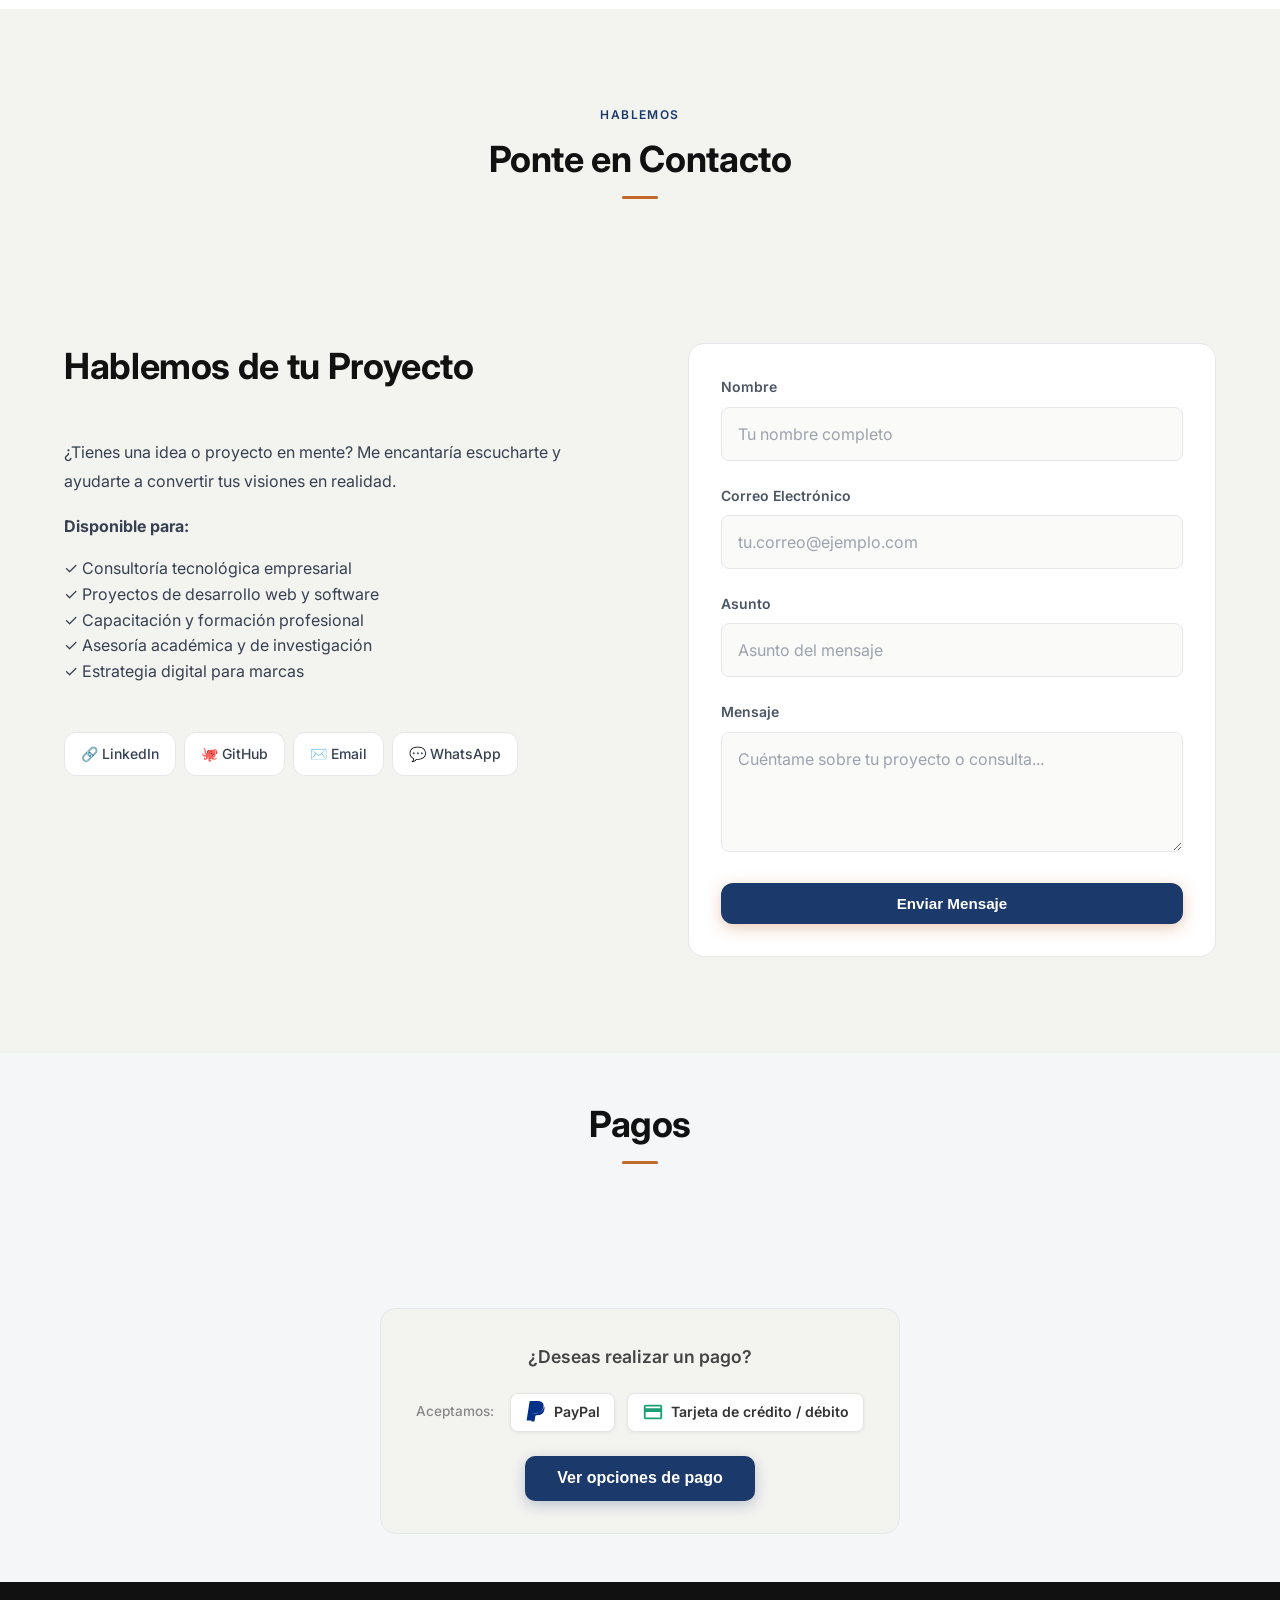
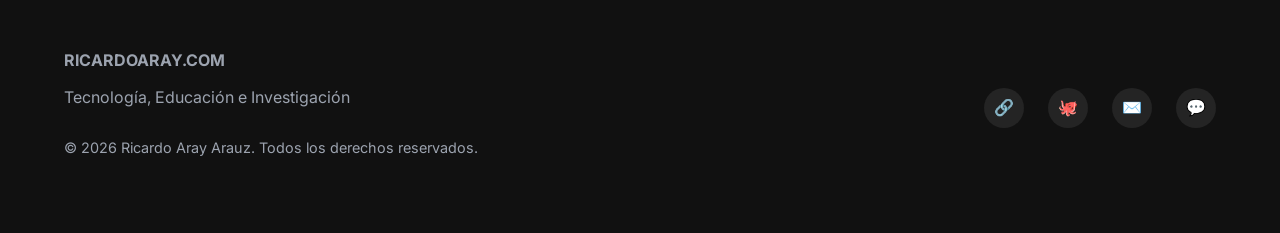
==== commit 54b316f5: "redesign hero: dark navy background con "Ricardo Aray" de fondo y paleta cobre - Fondo hero navy pro" ====
--- a/index.html
+++ b/index.html
@@ -5,8 +5,8 @@
   <meta name="viewport" content="width=device-width, initial-scale=1.0">
   <title>Ricardo Aray Arauz — Tecnología, Educación e Investigación</title>
   <meta name="description" content="Sitio personal de Ricardo Aray Arauz. Docente, investigador, consultor tecnológico y especialista en tecnología educativa.">
-  <meta name="theme-color" content="#1D9E75">
-  <link rel="icon" type="image/svg+xml" href="data:image/svg+xml,<svg xmlns='http://www.w3.org/2000/svg' viewBox='0 0 100 100'><rect fill='%231D9E75' width='100' height='100'/><text x='50' y='65' font-size='60' font-weight='bold' text-anchor='middle' fill='white' font-family='Arial'>R</text></svg>">
+  <meta name="theme-color" content="#1B3A6B">
+  <link rel="icon" type="image/svg+xml" href="data:image/svg+xml,<svg xmlns='http://www.w3.org/2000/svg' viewBox='0 0 100 100'><rect fill='%235B47E0' width='100' height='100' rx='20'/><text x='50' y='65' font-size='60' font-weight='bold' text-anchor='middle' fill='white' font-family='Arial'>R</text></svg>">
   <!-- Google tag (gtag.js) -->
   <script async src="https://www.googletagmanager.com/gtag/js?id=G-E76LTDWBEV"></script>
   <script>
@@ -18,11 +18,6 @@
   <link rel="stylesheet" href="css/variables.css">
   <link rel="stylesheet" href="css/styles.css">
   <style>
-    /* Fix: hero siempre visible, el resto animado al hacer scroll */
-    .hero .hero-content {
-      opacity: 1 !important;
-      transform: none !important;
-    }
     .animate-element {
       opacity: 0;
       transform: translateY(24px);
@@ -46,7 +41,7 @@
       display: block;
       width: 24px;
       height: 2px;
-      background-color: var(--color-primary, #1D9E75);
+      background-color: var(--color-gray-900, #111111);
       border-radius: 2px;
       transition: all 0.3s ease;
     }
@@ -73,7 +68,7 @@
     /* Form success */
     .form-success { text-align: center; padding: 2rem 1rem; }
     .form-success-icon { font-size: 3rem; margin-bottom: 1rem; }
-    .form-success h3 { color: var(--color-primary, #1D9E75); font-size: 1.5rem; margin-bottom: .5rem; }
+    .form-success h3 { color: var(--color-primary, #1B3A6B); font-size: 1.5rem; margin-bottom: .5rem; }
     .form-success p { color: #555; }
   </style>
 </head>
@@ -99,15 +94,37 @@
   </nav>
 
   <!-- Hero Section -->
-  <section class="hero hero-dark" id="inicio">
-    <canvas id="particles-canvas" style="position:absolute;top:0;left:0;width:100%;height:100%;pointer-events:none;z-index:0;"></canvas>
+  <section class="hero" id="inicio">
+    <div class="hero-bg-name" aria-hidden="true">Ricardo<br>Aray</div>
     <div class="container">
-      <div class="hero-content">
-        <h1>Hola, soy <span class="hero-highlight">Ricardo Aray</span> — Docente, Investigador y <span class="hero-highlight">Consultor Tecnológico</span></h1>
-        <p class="hero-subtitle">Especialista en tecnología educativa, desarrollo web e investigación académica. Ayudo a personas e instituciones a crecer en la era digital.</p>
-        <div class="hero-buttons">
-          <a href="#servicios" class="btn btn-primary">Ver Servicios</a>
-          <a href="#contacto" class="btn btn-secondary">Contáctame</a>
+      <div class="hero-split">
+        <div class="hero-content">
+          <span class="hero-eyebrow">Docente · Investigador · Consultor</span>
+          <h1>Hola, soy <span class="hero-highlight">Ricardo<br>Aray</span></h1>
+          <p class="hero-subtitle">Especialista en tecnología educativa, desarrollo web e investigación académica. Ayudo a personas e instituciones a crecer en la era digital.</p>
+          <div class="hero-buttons">
+            <a href="#servicios" class="btn btn-primary">Ver Servicios</a>
+            <a href="#contacto" class="btn btn-secondary">Contáctame</a>
+          </div>
+          <div class="hero-stats">
+            <div class="hero-stat">
+              <strong>10+</strong>
+              <span>años de experiencia</span>
+            </div>
+            <div class="hero-stat-sep"></div>
+            <div class="hero-stat">
+              <strong>5</strong>
+              <span>publicaciones</span>
+            </div>
+            <div class="hero-stat-sep"></div>
+            <div class="hero-stat">
+              <strong>3</strong>
+              <span>áreas de especialidad</span>
+            </div>
+          </div>
+        </div>
+        <div class="hero-photo-wrap">
+          <img src="images/profile.jpg" alt="Ricardo Aray Arauz" class="hero-photo">
         </div>
       </div>
     </div>
@@ -117,6 +134,7 @@
   <section id="servicios">
     <div class="container">
       <div class="section-title-wrapper animate-element">
+        <span class="section-eyebrow">Lo que ofrezco</span>
         <h2 class="section-title">Servicios Profesionales</h2>
       </div>
       <div class="servicios-grid">
@@ -150,12 +168,12 @@
           <h3>Gestión de Operaciones y Automatización</h3>
           <p style="margin-bottom:0.5rem">Tu negocio funcionando con más eficiencia, sin depender de ti para todo.</p>
           <details style="font-size:0.9rem">
-            <summary style="cursor:pointer;color:#0F6E56;font-weight:600;list-style:none;margin-bottom:0.5rem">Ver más ▾</summary>
+            <summary style="cursor:pointer;color:#0F2546;font-weight:600;list-style:none;margin-bottom:0.5rem">Ver más ▾</summary>
             <p style="margin-top:0.5rem;opacity:0.85">Actúo como tu Online Business Manager (OBM) remoto: organizo proyectos, analizo métricas, propongo mejoras y coordino procesos para que tu negocio funcione con más eficiencia. Además automatizo tareas repetitivas — reportes en PDF, dashboards interactivos e integración de herramientas — para que tu equipo se enfoque en lo que importa.</p>
           </details>
           <div style="margin-top:1.2rem;display:flex;gap:8px;flex-wrap:wrap">
-            <span style="background:#0F6E56;color:#E1F5EE;font-size:0.78rem;padding:4px 14px;border-radius:20px;font-weight:600">Desde $150</span>
-            <span style="background:#185FA5;color:#E6F1FB;font-size:0.78rem;padding:4px 14px;border-radius:20px;font-weight:600">+ $80/mes</span>
+            <span style="background:#E8F0FD;color:#0F2546;font-size:0.78rem;padding:4px 14px;border-radius:20px;font-weight:600">Desde $150</span>
+            <span style="background:#FEF3C7;color:#D97706;font-size:0.78rem;padding:4px 14px;border-radius:20px;font-weight:600">+ $80/mes</span>
           </div>
         </div>
       </div>
@@ -167,9 +185,9 @@
       text-align: center;
       margin-top: 2.5rem;
       padding: 2rem;
-      background: linear-gradient(135deg, #f0faf6 0%, #e6f7f1 100%);
+      background: var(--color-primary-light, #E8F0FD);
       border-radius: 16px;
-      border: 1.5px solid rgba(29,158,117,0.2);
+      border: 1.5px solid rgba(27,58,107,0.15);
     }
     .servicios-cta-text {
       color: #444;
@@ -180,7 +198,7 @@
       display: inline-flex;
       align-items: center;
       gap: 0.5rem;
-      background: #1D9E75;
+      background: #1B3A6B;
       color: #fff;
       border: none;
       border-radius: 10px;
@@ -189,19 +207,19 @@
       font-weight: 700;
       cursor: pointer;
       transition: background 0.2s, transform 0.1s, box-shadow 0.2s;
-      box-shadow: 0 4px 14px rgba(29,158,117,0.35);
+      box-shadow: 0 4px 14px rgba(27,58,107,0.25);
     }
     .btn-pago-toggle:hover {
-      background: #0F6E56;
+      background: #0F2546;
       transform: translateY(-2px);
-      box-shadow: 0 6px 20px rgba(29,158,117,0.45);
+      box-shadow: 0 6px 20px rgba(27,58,107,0.35);
     }
     .pago-trigger {
       text-align: center;
       padding: 2rem;
-      background: linear-gradient(135deg, #f0faf6 0%, #e6f7f1 100%);
+      background: var(--color-bg-alt, #F3F3F0);
       border-radius: 16px;
-      border: 1.5px solid rgba(29,158,117,0.2);
+      border: 1.5px solid var(--color-gray-200, #E5E7EB);
       max-width: 520px;
       margin: 0 auto;
     }
@@ -215,7 +233,7 @@
       display: inline-flex;
       align-items: center;
       gap: 0.6rem;
-      background: #1D9E75;
+      background: #1B3A6B;
       color: #fff;
       border: none;
       border-radius: 10px;
@@ -225,12 +243,12 @@
       text-decoration: none;
       cursor: pointer;
       transition: background 0.2s, transform 0.1s, box-shadow 0.2s;
-      box-shadow: 0 4px 14px rgba(29,158,117,0.35);
+      box-shadow: 0 4px 14px rgba(27,58,107,0.25);
     }
     .btn-payphone:hover {
-      background: #0F6E56;
+      background: #0F2546;
       transform: translateY(-2px);
-      box-shadow: 0 6px 20px rgba(29,158,117,0.45);
+      box-shadow: 0 6px 20px rgba(27,58,107,0.35);
     }
   </style>
 
@@ -238,6 +256,7 @@
   <section id="sobre">
     <div class="container">
       <div class="section-title-wrapper animate-element">
+        <span class="section-eyebrow">Quién soy</span>
         <h2 class="section-title">Sobre Mí</h2>
       </div>
       <div class="about-content">
@@ -266,6 +285,7 @@
   <section id="contacto">
     <div class="container">
       <div class="section-title-wrapper animate-element">
+        <span class="section-eyebrow">Hablemos</span>
         <h2 class="section-title">Ponte en Contacto</h2>
       </div>
       <div class="contact-content">
@@ -400,8 +420,8 @@
       box-shadow: 0 1px 4px rgba(0,0,0,0.06);
     }
     .pago-trigger {
-      background: linear-gradient(135deg, #f0faf6 0%, #e6f7f1 100%) !important;
-      border-color: rgba(29,158,117,0.2) !important;
+      background: var(--color-bg-alt, #F3F3F0) !important;
+      border-color: var(--color-gray-200, #E5E7EB) !important;
     }
     .payment-box {
       max-width: 520px;
@@ -423,12 +443,12 @@
       transition: border-color 0.2s;
       outline: none;
     }
-    #pagos input:focus, #pagos select:focus { border-color: #1D9E75; }
+    #pagos input:focus, #pagos select:focus { border-color: #1B3A6B; box-shadow: 0 0 0 3px rgba(27,58,107,0.1); }
     .payment-note {
       font-size: 0.85rem;
       color: #888;
-      background: #f0f9f5;
-      border-left: 3px solid #1D9E75;
+      background: #E8F0FD;
+      border-left: 3px solid #1B3A6B;
       padding: 0.6rem 0.9rem;
       border-radius: 4px;
       margin-bottom: 1.5rem;
@@ -525,6 +545,64 @@
     });
   </script>
   <script src="js/animations.js"></script>
-  <script src="js/particles.js"></script>
+  <script>
+    // ── Parallax dismantle al scroll ──────────────────────────────────
+    (function() {
+      const heroContent = document.querySelector('.hero-content');
+      const heroPhotoWrap = document.querySelector('.hero-photo-wrap');
+      const hero = document.getElementById('inicio');
+      if (!heroContent || !heroPhotoWrap || !hero) return;
+
+      let ticking = false;
+      window.addEventListener('scroll', function() {
+        if (!ticking) {
+          requestAnimationFrame(function() {
+            const scrollY = window.scrollY;
+            const heroH = hero.offsetHeight;
+            if (scrollY <= heroH) {
+              const p = scrollY / heroH;
+              // Texto: sube y desaparece antes
+              heroContent.style.transform = 'translateY(' + (-scrollY * 0.28) + 'px)';
+              heroContent.style.opacity = Math.max(1 - p * 2.2, 0);
+              // Foto: sube más despacio, efecto de separación (parallax)
+              heroPhotoWrap.style.transform = 'translateY(' + (-scrollY * 0.1) + 'px)';
+            } else {
+              heroContent.style.opacity = '';
+              heroContent.style.transform = '';
+              heroPhotoWrap.style.transform = '';
+            }
+            ticking = false;
+          });
+          ticking = true;
+        }
+      }, { passive: true });
+    })();
+
+    // ── Tilt 3D de la foto al mover el mouse ─────────────────────────
+    (function() {
+      const photoWrap = document.querySelector('.hero-photo-wrap');
+      const heroSection = document.getElementById('inicio');
+      if (!photoWrap || !heroSection) return;
+
+      let resetTimeout;
+      heroSection.addEventListener('mousemove', function(e) {
+        clearTimeout(resetTimeout);
+        const rect = heroSection.getBoundingClientRect();
+        const cx = rect.left + rect.width / 2;
+        const cy = rect.top + rect.height / 2;
+        const dx = (e.clientX - cx) / (rect.width / 2);
+        const dy = (e.clientY - cy) / (rect.height / 2);
+        photoWrap.style.transition = 'transform 0.08s ease';
+        photoWrap.style.transform = 'perspective(900px) rotateY(' + (dx * 9) + 'deg) rotateX(' + (-dy * 6) + 'deg) translateY(0)';
+      });
+
+      heroSection.addEventListener('mouseleave', function() {
+        resetTimeout = setTimeout(function() {
+          photoWrap.style.transition = 'transform 0.6s cubic-bezier(0.16,1,0.3,1)';
+          photoWrap.style.transform = 'perspective(900px) rotateY(0deg) rotateX(0deg)';
+        }, 80);
+      });
+    })();
+  </script>
 </body>
 </html>
--- a/css/variables.css
+++ b/css/variables.css
@@ -1,28 +1,38 @@
 :root {
-  --color-primary: #1D9E75;
-  --color-primary-light: #E1F5EE;
-  --color-primary-dark: #0F6E56;
-  --color-accent: #378ADD;
-  --color-accent-light: #E6F1FB;
-  
-  --color-gray-900: #0F172A;
-  --color-gray-800: #1E293B;
-  --color-gray-700: #334155;
-  --color-gray-600: #475569;
-  --color-gray-500: #64748B;
-  --color-gray-400: #94A3B8;
-  --color-gray-300: #CBD5E1;
-  --color-gray-200: #E2E8F0;
-  --color-gray-100: #F1F5F9;
+  /* Paleta varonil: azul marino profundo + cobre/terracota */
+  --color-primary: #1B3A6B;
+  --color-primary-light: #E8F0FD;
+  --color-primary-dark: #0F2546;
+  --color-accent: #C2692A;
+  --color-accent-light: #FDF0E8;
+
+  /* Fondos cálidos */
+  --color-bg: #FAFAF8;
+  --color-bg-alt: #F3F3F0;
+
+  /* Grises */
+  --color-gray-900: #111111;
+  --color-gray-800: #1F2937;
+  --color-gray-700: #374151;
+  --color-gray-600: #4B5563;
+  --color-gray-500: #6B7280;
+  --color-gray-400: #9CA3AF;
+  --color-gray-300: #D1D5DB;
+  --color-gray-200: #E5E7EB;
+  --color-gray-100: #F9FAFB;
   --color-white: #FFFFFF;
-  
+
+  /* Semánticos */
   --color-success: #10B981;
   --color-error: #EF4444;
   --color-warning: #F59E0B;
-  
-  --font-family-sans: -apple-system, BlinkMacSystemFont, "Segoe UI", Roboto, "Helvetica Neue", Arial, sans-serif;
-  --font-family-mono: "SF Mono", Monaco, "Cascadia Code", "Roboto Mono", Consolas, "Courier New", monospace;
-  
+
+  /* Tipografía */
+  --font-family-display: "DM Serif Display", Georgia, serif;
+  --font-family-sans: "Inter", -apple-system, BlinkMacSystemFont, "Segoe UI", sans-serif;
+  --font-family-mono: "SF Mono", "Cascadia Code", "Roboto Mono", monospace;
+
+  /* Espaciado */
   --spacing-xs: 0.25rem;
   --spacing-sm: 0.5rem;
   --spacing-md: 1rem;
@@ -31,20 +41,23 @@
   --spacing-2xl: 3rem;
   --spacing-3xl: 4rem;
   --spacing-4xl: 6rem;
-  
+
+  /* Border radius */
   --border-radius-sm: 0.375rem;
   --border-radius-md: 0.5rem;
   --border-radius-lg: 0.75rem;
   --border-radius-xl: 1rem;
   --border-radius-2xl: 1.5rem;
   --border-radius-full: 9999px;
-  
+
+  /* Transiciones */
   --transition-fast: 150ms cubic-bezier(0.4, 0, 0.2, 1);
   --transition-normal: 250ms cubic-bezier(0.4, 0, 0.2, 1);
   --transition-slow: 350ms cubic-bezier(0.4, 0, 0.2, 1);
-  
-  --shadow-sm: 0 1px 2px 0 rgba(0, 0, 0, 0.05);
-  --shadow-md: 0 4px 6px -1px rgba(0, 0, 0, 0.1), 0 2px 4px -1px rgba(0, 0, 0, 0.06);
-  --shadow-lg: 0 10px 15px -3px rgba(0, 0, 0, 0.1), 0 4px 6px -2px rgba(0, 0, 0, 0.05);
-  --shadow-xl: 0 20px 25px -5px rgba(0, 0, 0, 0.1), 0 10px 10px -5px rgba(0, 0, 0, 0.04);
+
+  /* Sombras */
+  --shadow-sm: 0 1px 3px 0 rgba(0, 0, 0, 0.06);
+  --shadow-md: 0 4px 12px rgba(0, 0, 0, 0.08);
+  --shadow-lg: 0 8px 24px rgba(0, 0, 0, 0.10);
+  --shadow-xl: 0 16px 48px rgba(0, 0, 0, 0.12);
 }
--- a/css/styles.css
+++ b/css/styles.css
@@ -1,13 +1,13 @@
-@import url('https://fonts.googleapis.com/css2?family=Inter:wght@300;400;500;600;700;800;900&display=swap');
+@import url('https://fonts.googleapis.com/css2?family=DM+Serif+Display:ital@0;1&family=Inter:wght@300;400;500;600;700;800&display=swap');
 @import './variables.css';
 
 * { margin: 0; padding: 0; box-sizing: border-box; }
 html { scroll-behavior: smooth; overflow-x: hidden; }
-body { font-family: var(--font-family-sans); color: var(--color-gray-900); background-color: var(--color-white); line-height: 1.6; font-size: 1rem; overflow-x: hidden; }
-
-h1 { font-size: 3.5rem; font-weight: 800; line-height: 1.2; letter-spacing: -0.02em; }
-h2 { font-size: 2.5rem; font-weight: 700; line-height: 1.3; letter-spacing: -0.01em; margin-bottom: var(--spacing-2xl); }
-h3 { font-size: 1.5rem; font-weight: 600; line-height: 1.4; margin-bottom: var(--spacing-md); }
+body { font-family: var(--font-family-sans); color: var(--color-gray-900); background-color: var(--color-bg); line-height: 1.6; font-size: 1rem; overflow-x: hidden; }
+
+h1 { font-family: var(--font-family-display); font-size: 4rem; font-weight: 400; line-height: 1.05; letter-spacing: -0.01em; }
+h2 { font-size: 2.25rem; font-weight: 700; line-height: 1.3; letter-spacing: -0.01em; margin-bottom: var(--spacing-2xl); }
+h3 { font-size: 1.2rem; font-weight: 600; line-height: 1.4; margin-bottom: var(--spacing-sm); }
 p { font-size: 1rem; line-height: 1.8; color: var(--color-gray-600); margin-bottom: var(--spacing-md); }
 a { color: var(--color-primary); text-decoration: none; transition: color var(--transition-fast); }
 a:hover { color: var(--color-primary-dark); }
@@ -16,148 +16,365 @@
 .container-sm { max-width: 640px; margin: 0 auto; padding: 0 var(--spacing-lg); }
 .container-lg { max-width: 1400px; margin: 0 auto; padding: 0 var(--spacing-lg); }
 
-/* Navbar */
-.navbar { position: fixed; top: 0; left: 0; right: 0; z-index: 1000; backdrop-filter: blur(10px); background: rgba(13, 17, 23, 0.95); border-bottom: 1px solid rgba(255,255,255,0.08); padding: var(--spacing-md) 0; transition: background-color 0.5s ease, box-shadow 0.5s ease; }
-.navbar.scrolled { background: rgba(13, 17, 23, 0.98); backdrop-filter: blur(10px); box-shadow: 0 1px 0 rgba(255,255,255,0.08); }
+/* ── Navbar ─────────────────────────────────────────────────────────── */
+.navbar {
+  position: fixed; top: 0; left: 0; right: 0; z-index: 1000;
+  backdrop-filter: blur(16px);
+  background: rgba(250, 250, 248, 0.92);
+  border-bottom: 1px solid rgba(0, 0, 0, 0.06);
+  padding: var(--spacing-md) 0;
+  transition: box-shadow 0.3s ease;
+}
+.navbar.scrolled { box-shadow: 0 2px 20px rgba(0, 0, 0, 0.08); }
 .navbar-content { display: flex; justify-content: space-between; align-items: center; }
-.navbar-logo { font-size: 1.5rem; font-weight: 800; color: #ffffff; transition: transform var(--transition-fast); }
-.navbar-logo:hover { transform: scale(1.05); }
+.navbar-logo {
+  font-size: 1.05rem; font-weight: 700; color: var(--color-gray-900);
+  letter-spacing: -0.02em; transition: color var(--transition-fast);
+}
+.navbar-logo:hover { color: var(--color-primary); }
 .navbar-links { display: flex; gap: var(--spacing-2xl); list-style: none; }
-.navbar-links a { font-weight: 500; color: rgba(255,255,255,0.75) !important; transition: color var(--transition-fast); position: relative; }
-.navbar-links a:hover { color: #1D9E75 !important; }
-.navbar-links a::after { content: ''; position: absolute; bottom: -4px; left: 0; width: 0; height: 2px; background-color: var(--color-primary); transition: width var(--transition-normal); }
+.navbar-links a {
+  font-weight: 500; font-size: 0.875rem;
+  color: var(--color-gray-600) !important;
+  transition: color var(--transition-fast); position: relative;
+}
+.navbar-links a:hover { color: var(--color-primary) !important; }
+.navbar-links a::after {
+  content: ''; position: absolute; bottom: -4px; left: 0;
+  width: 0; height: 2px; background-color: var(--color-accent);
+  border-radius: 2px; transition: width var(--transition-normal);
+}
 .navbar-links a:hover::after { width: 100%; }
 
-/* Hero */
-.hero, .hero.hero-dark { background: linear-gradient(135deg, #0D1117 0%, #0a1628 100%); position: relative; overflow: hidden; color: #ffffff; min-height: 100vh; display: flex; align-items: center; justify-content: center; text-align: center; }
-#particles-canvas { position: absolute; top: 0; left: 0; width: 100%; height: 100%; z-index: 0; pointer-events: none; }
-.hero .container { position: relative; z-index: 2; }
-.hero h1, .hero.hero-dark h1 { color: #ffffff; font-size: 3.2rem; font-weight: 800; line-height: 1.15; letter-spacing: -1px; text-shadow: 0 2px 20px rgba(0,0,0,0.5); margin-bottom: 1.5rem; }
-.hero-highlight { color: #1D9E75; text-shadow: 0 0 25px rgba(29,158,117,0.8); }
-.hero p, .hero.hero-dark p { color: rgba(255,255,255,0.85); font-size: 1.15rem; }
-.hero-content { text-align: center; }
-.hero-subtitle { font-size: 1.25rem; color: rgba(255,255,255,0.85); margin-bottom: var(--spacing-2xl); max-width: 600px; margin-left: auto; margin-right: auto; }
-.hero-buttons { display: flex; gap: var(--spacing-lg); justify-content: center; flex-wrap: wrap; }
-.hero.hero-dark .btn-primary { background: #1D9E75; color: #ffffff; border: none; }
-.hero.hero-dark .btn-secondary { border: 1.5px solid #1D9E75; color: #1D9E75; background: transparent; }
-.hero.hero-dark .btn-secondary:hover { background: #1D9E75; color: #ffffff; }
-
-/* *** FIX ANIMACIONES — hero visible siempre, resto animado al scroll *** */
+/* ── Hero: nombre de fondo gigante ──────────────────────────────────── */
+#particles-canvas { display: none; }
+
+.hero {
+  background: #0D1B2A;
+  color: #FFFFFF;
+  min-height: 100vh;
+  display: flex; align-items: center;
+  padding-top: 80px;
+  position: relative;
+  overflow: hidden;
+}
+.hero .container { position: relative; z-index: 2; width: 100%; }
+
+/* "Ricardo Aray" gigante de fondo — en blanco muy tenue */
+.hero-bg-name {
+  position: absolute;
+  font-family: var(--font-family-display);
+  font-size: clamp(5rem, 15vw, 20rem);
+  font-weight: 400;
+  color: #FFFFFF;
+  opacity: 0.05;
+  letter-spacing: -0.02em;
+  line-height: 0.95;
+  text-align: center;
+  top: 50%;
+  left: 50%;
+  transform: translate(-50%, -50%);
+  pointer-events: none;
+  z-index: 1;
+  user-select: none;
+}
+
+.hero-split {
+  display: grid;
+  grid-template-columns: 1fr 1fr;
+  gap: 5rem;
+  align-items: center;
+  padding: 3rem 0;
+}
+
+.hero-content { text-align: left; }
+
+/* Foto con tilt 3D — se controla por JS */
+.hero-photo-wrap {
+  position: relative; display: flex; justify-content: center;
+  transform-style: preserve-3d;
+  transition: transform 0.1s ease;
+  animation: hero-in-photo 1s cubic-bezier(0.16, 1, 0.3, 1) 0.2s both;
+}
+
+.hero-photo {
+  position: relative; z-index: 1;
+  width: 380px; height: 470px;
+  object-fit: cover; object-position: top center;
+  border-radius: 200px 200px 120px 120px;
+  display: block;
+  box-shadow: 0 24px 64px rgba(27, 58, 107, 0.18);
+}
+
+.hero-eyebrow {
+  display: inline-block;
+  font-size: 0.75rem; font-weight: 600;
+  letter-spacing: 0.12em; text-transform: uppercase;
+  color: var(--color-accent);
+  margin-bottom: 1.25rem;
+  animation: hero-in-up 0.6s cubic-bezier(0.16, 1, 0.3, 1) both;
+}
+
+.hero h1 {
+  font-family: var(--font-family-display);
+  color: #FFFFFF;
+  font-size: 4rem; font-weight: 400;
+  line-height: 1.05; letter-spacing: -0.01em;
+  margin-bottom: 1.5rem;
+  animation: hero-in-title 0.8s cubic-bezier(0.16, 1, 0.3, 1) 0.1s both;
+}
+
+/* Nombre en cobre cursiva — firma personal */
+.hero-highlight {
+  color: var(--color-accent);
+  font-style: italic;
+}
+
+.hero p { color: rgba(255,255,255,0.65); font-size: 1.1rem; }
+.hero-subtitle {
+  font-size: 1.1rem; color: rgba(255,255,255,0.65);
+  margin-bottom: 2.5rem; max-width: 440px; line-height: 1.75;
+  animation: hero-in-up 0.8s cubic-bezier(0.16, 1, 0.3, 1) 0.25s both;
+}
+.hero-buttons {
+  display: flex; gap: 0.75rem; flex-wrap: wrap; justify-content: flex-start;
+  animation: hero-in-up 0.8s cubic-bezier(0.16, 1, 0.3, 1) 0.4s both;
+}
+
+/* Stats row */
+.hero-stats {
+  display: flex; align-items: center; gap: 1.5rem;
+  margin-top: 2.5rem;
+  padding-top: 1.5rem;
+  border-top: 1px solid rgba(255,255,255,0.12);
+  animation: hero-in-up 0.8s cubic-bezier(0.16, 1, 0.3, 1) 0.55s both;
+}
+.hero-stat { display: flex; flex-direction: column; }
+.hero-stat strong { font-size: 1.5rem; font-weight: 800; color: #FFFFFF; line-height: 1; }
+.hero-stat span { font-size: 0.75rem; color: rgba(255,255,255,0.45); margin-top: 0.2rem; }
+.hero-stat-sep { width: 1px; height: 32px; background: rgba(255,255,255,0.15); }
+
+/* Animaciones de entrada del hero */
+@keyframes hero-in-up {
+  from { opacity: 0; transform: translateY(32px); }
+  to   { opacity: 1; transform: translateY(0); }
+}
+@keyframes hero-in-title {
+  from { opacity: 0; transform: translateY(40px) skewY(1.5deg); }
+  to   { opacity: 1; transform: translateY(0) skewY(0); }
+}
+@keyframes hero-in-photo {
+  from { opacity: 0; transform: scale(1.04); }
+  to   { opacity: 1; transform: scale(1); }
+}
+
+/* Fix: no ocultar hero-content con animate-element */
 .animate-element { opacity: 0; transform: translateY(24px); transition: opacity 0.8s cubic-bezier(0.25, 0.46, 0.45, 0.94), transform 0.8s cubic-bezier(0.25, 0.46, 0.45, 0.94); }
 .animate-element.animate-in { opacity: 1 !important; transform: translateY(0) !important; }
-.hero .hero-content,
-.hero-content { opacity: 1 !important; transform: none !important; transition: none !important; }
-
-/* Botones */
-.btn { padding: var(--spacing-md) var(--spacing-2xl); border-radius: var(--border-radius-lg); font-weight: 600; font-size: 1rem; border: none; cursor: pointer; transition: all var(--transition-normal); display: inline-block; text-align: center; }
-.btn-primary { background-color: var(--color-primary); color: var(--color-white); box-shadow: 0 4px 15px rgba(29, 158, 117, 0.3); }
-.btn-primary:hover { background-color: var(--color-primary-dark); transform: translateY(-2px); box-shadow: 0 6px 20px rgba(29, 158, 117, 0.4); }
-.btn-secondary { background-color: transparent; color: var(--color-primary); border: 2px solid var(--color-primary); }
-.btn-secondary:hover { background-color: var(--color-primary-light); transform: translateY(-2px); }
-
-/* Secciones */
+
+/* ── Botones ────────────────────────────────────────────────────────── */
+.btn {
+  padding: 0.75rem 1.75rem;
+  border-radius: var(--border-radius-lg);
+  font-weight: 600; font-size: 0.95rem;
+  border: none; cursor: pointer;
+  transition: all var(--transition-normal);
+  display: inline-block; text-align: center;
+}
+.btn-primary {
+  background-color: var(--color-accent); color: var(--color-white);
+  box-shadow: 0 4px 15px rgba(194, 105, 42, 0.35);
+}
+.btn-primary:hover {
+  background-color: #A8571F; color: var(--color-white);
+  transform: translateY(-1px);
+  box-shadow: 0 6px 20px rgba(194, 105, 42, 0.45);
+}
+.btn-secondary {
+  background-color: transparent; color: rgba(255,255,255,0.85);
+  border: 1.5px solid rgba(255,255,255,0.25);
+}
+.btn-secondary:hover {
+  background-color: rgba(255,255,255,0.08);
+  border-color: rgba(255,255,255,0.45); color: #FFFFFF;
+  transform: translateY(-1px);
+}
+
+/* ── Secciones ──────────────────────────────────────────────────────── */
 section { padding: var(--spacing-4xl) 0; }
 .section-title-wrapper { text-align: center; margin-bottom: var(--spacing-4xl); }
+.section-eyebrow {
+  display: block;
+  font-size: 0.75rem; font-weight: 600;
+  letter-spacing: 0.12em; text-transform: uppercase;
+  color: var(--color-primary);
+  margin-bottom: 0.75rem;
+}
 .section-title { display: inline-block; position: relative; padding-bottom: var(--spacing-md); }
-.section-title::after { content: ''; position: absolute; bottom: 0; left: 50%; transform: translateX(-50%); width: 80px; height: 4px; background: linear-gradient(90deg, var(--color-primary) 0%, var(--color-accent) 100%); border-radius: var(--border-radius-full); }
-
-/* Servicios */
-#servicios { background-color: #F8F9FA; }
-.servicios-grid { display: grid; grid-template-columns: repeat(auto-fit, minmax(300px, 1fr)); gap: var(--spacing-2xl); }
-.service-card { background-color: var(--color-white); padding: var(--spacing-2xl); border-radius: var(--border-radius-xl); box-shadow: var(--shadow-md); transition: all var(--transition-normal); text-align: center; }
-.service-card:hover { transform: translateY(-8px); box-shadow: var(--shadow-xl); }
-.service-icon { width: 80px; height: 80px; background: linear-gradient(135deg, var(--color-primary-light) 0%, var(--color-accent-light) 100%); border-radius: var(--border-radius-lg); display: flex; align-items: center; justify-content: center; margin: 0 auto var(--spacing-lg); font-size: 2rem; }
-.service-card h3 { color: var(--color-gray-900); margin-bottom: var(--spacing-md); }
-.service-card p { color: var(--color-gray-600); }
-
-/* Sobre Mí */
+.section-title::after {
+  content: ''; position: absolute; bottom: 0; left: 50%;
+  transform: translateX(-50%);
+  width: 36px; height: 3px;
+  background: var(--color-accent);
+  border-radius: var(--border-radius-full);
+}
+
+/* ── Servicios ──────────────────────────────────────────────────────── */
+#servicios { background-color: var(--color-bg-alt); }
+.servicios-grid { display: grid; grid-template-columns: repeat(auto-fit, minmax(300px, 1fr)); gap: 1.25rem; }
+.service-card {
+  background-color: var(--color-white);
+  padding: var(--spacing-xl);
+  border-radius: var(--border-radius-xl);
+  border: 1px solid var(--color-gray-200);
+  box-shadow: none;
+  transition: all var(--transition-normal);
+  text-align: left;
+}
+.service-card:hover {
+  transform: translateY(-4px);
+  border-color: var(--color-accent);
+  box-shadow: 0 8px 24px rgba(194, 105, 42, 0.12);
+}
+.service-icon {
+  font-size: 1.75rem; margin-bottom: var(--spacing-md);
+  display: block; width: auto; height: auto; background: none; border-radius: 0;
+}
+.service-card h3 { color: var(--color-gray-900); font-size: 1.05rem; margin-bottom: var(--spacing-sm); }
+.service-card p { color: var(--color-gray-600); font-size: 0.93rem; line-height: 1.7; }
+
+/* ── Sobre Mí ───────────────────────────────────────────────────────── */
 #sobre { background-color: var(--color-white); }
 .about-content { display: grid; grid-template-columns: 1fr 1fr; gap: var(--spacing-4xl); align-items: center; }
-.about-image { width: 100%; max-width: 500px; height: 500px; background: linear-gradient(135deg, var(--color-primary-light) 0%, var(--color-accent-light) 100%); border-radius: var(--border-radius-2xl); display: flex; align-items: center; justify-content: center; font-size: 4rem; box-shadow: var(--shadow-lg); overflow: hidden; }
+.about-image {
+  width: 100%; max-width: 440px; height: 520px;
+  background: linear-gradient(135deg, var(--color-primary-light) 0%, var(--color-accent-light) 100%);
+  border-radius: 200px 200px 100px 100px;
+  overflow: hidden;
+  box-shadow: 0 20px 60px rgba(27, 58, 107, 0.15);
+}
 .about-text h2 { color: var(--color-gray-900); }
-.about-text p { margin-bottom: var(--spacing-lg); color: var(--color-gray-700); font-size: 1.05rem; }
-.about-highlight { background-color: var(--color-primary-light); border-left: 4px solid var(--color-primary); padding: var(--spacing-lg); border-radius: var(--border-radius-md); margin: var(--spacing-xl) 0; color: var(--color-gray-800); }
-
-/* Contacto */
-#contacto { background: linear-gradient(135deg, #0F2035 0%, #1a3a5c 100%) !important; }
-#contacto .section-title, #contacto h2 { color: #ffffff !important; }
-#contacto p, #contacto label { color: rgba(255,255,255,0.75) !important; }
-#contacto .contact-info h2, #contacto .contact-info p, #contacto .contact-info ul li { color: rgba(255,255,255,0.85) !important; }
-#contacto .contact-form, #contacto form { background: rgba(255,255,255,0.06); border: 1px solid rgba(255,255,255,0.12); border-radius: 16px; padding: 2rem; }
-#contacto input, #contacto textarea { background: rgba(255,255,255,0.08) !important; border: 1px solid rgba(255,255,255,0.2) !important; color: #ffffff !important; border-radius: 8px !important; }
-#contacto input::placeholder, #contacto textarea::placeholder { color: rgba(255,255,255,0.45) !important; }
-#contacto button[type="submit"] { background: #1D9E75; color: #ffffff; border: none; }
-.contact-content { display: grid; grid-template-columns: 1fr 1fr; gap: var(--spacing-4xl); align-items: center; }
-.contact-links { display: flex; gap: var(--spacing-lg); margin-top: var(--spacing-2xl); }
-.contact-links a { display: inline-flex; align-items: center; gap: var(--spacing-sm); padding: var(--spacing-md) var(--spacing-lg); background-color: rgba(255,255,255,0.1); color: #ffffff; border-radius: var(--border-radius-lg); font-weight: 600; transition: all var(--transition-normal); }
-.contact-links a:hover { transform: translateY(-2px); background-color: rgba(255,255,255,0.2); }
+.about-text p { margin-bottom: var(--spacing-lg); color: var(--color-gray-700); font-size: 1rem; }
+.about-highlight {
+  background-color: var(--color-bg-alt);
+  border-left: 3px solid var(--color-accent);
+  padding: var(--spacing-md) var(--spacing-lg);
+  border-radius: 0 var(--border-radius-md) var(--border-radius-md) 0;
+  margin: var(--spacing-lg) 0; color: var(--color-gray-800);
+}
+.about-highlight strong { color: var(--color-gray-900); }
+
+/* ── Contacto — claro ───────────────────────────────────────────────── */
+#contacto { background: var(--color-bg-alt) !important; }
+#contacto .section-title, #contacto h2 { color: var(--color-gray-900) !important; }
+#contacto p, #contacto label { color: var(--color-gray-600) !important; }
+#contacto .contact-info h2 { color: var(--color-gray-900) !important; }
+#contacto .contact-info p, #contacto .contact-info ul li { color: var(--color-gray-700) !important; }
+#contacto .contact-form, #contacto form {
+  background: var(--color-white); border: 1px solid var(--color-gray-200);
+  border-radius: 16px; padding: 2rem;
+}
+#contacto input, #contacto textarea {
+  background: var(--color-bg) !important;
+  border: 1.5px solid var(--color-gray-200) !important;
+  color: var(--color-gray-900) !important; border-radius: 8px !important;
+}
+#contacto input::placeholder, #contacto textarea::placeholder { color: var(--color-gray-400) !important; }
+#contacto input:focus, #contacto textarea:focus {
+  border-color: var(--color-primary) !important;
+  box-shadow: 0 0 0 3px rgba(27, 58, 107, 0.1) !important;
+}
+#contacto button[type="submit"] { background: var(--color-primary); color: #fff; border: none; }
+.contact-content { display: grid; grid-template-columns: 1fr 1fr; gap: var(--spacing-4xl); align-items: start; }
+.contact-links { display: flex; gap: var(--spacing-sm); margin-top: var(--spacing-2xl); flex-wrap: wrap; }
+.contact-links a {
+  display: inline-flex; align-items: center; gap: var(--spacing-sm);
+  padding: 0.6rem var(--spacing-md);
+  background-color: var(--color-white); color: var(--color-gray-700);
+  border: 1px solid var(--color-gray-200);
+  border-radius: var(--border-radius-lg);
+  font-weight: 500; font-size: 0.875rem;
+  transition: all var(--transition-normal);
+}
+.contact-links a:hover {
+  transform: translateY(-2px); border-color: var(--color-accent); color: var(--color-accent);
+}
 .form-group { margin-bottom: var(--spacing-lg); }
-.form-group label { display: block; margin-bottom: var(--spacing-sm); font-weight: 600; }
-.form-group input, .form-group textarea { width: 100%; padding: var(--spacing-md); border: 1px solid var(--color-gray-200); border-radius: var(--border-radius-md); font-family: var(--font-family-sans); font-size: 1rem; transition: border-color var(--transition-fast); }
-.form-group input:focus, .form-group textarea:focus { outline: none; border-color: var(--color-primary); box-shadow: 0 0 0 3px rgba(29, 158, 117, 0.1); }
+.form-group label { display: block; margin-bottom: var(--spacing-sm); font-weight: 600; font-size: 0.875rem; color: var(--color-gray-700); }
+.form-group input, .form-group textarea {
+  width: 100%; padding: var(--spacing-md);
+  border: 1.5px solid var(--color-gray-200);
+  border-radius: var(--border-radius-md);
+  font-family: var(--font-family-sans); font-size: 1rem;
+  background: var(--color-bg); transition: border-color var(--transition-fast);
+}
+.form-group input:focus, .form-group textarea:focus {
+  outline: none; border-color: var(--color-primary);
+  box-shadow: 0 0 0 3px rgba(27, 58, 107, 0.1);
+}
 .form-group textarea { resize: vertical; min-height: 120px; }
 
-/* Footer */
-.footer { background-color: var(--color-gray-900); color: var(--color-gray-300); padding: var(--spacing-3xl) 0; }
+/* ── Footer ─────────────────────────────────────────────────────────── */
+.footer { background-color: var(--color-gray-900); color: var(--color-gray-400); padding: var(--spacing-3xl) 0; }
 .footer-content { display: grid; grid-template-columns: 1fr 1fr; gap: var(--spacing-3xl); align-items: center; }
-.footer-info p { margin-bottom: var(--spacing-md); color: var(--color-gray-300); }
+.footer-info p { margin-bottom: var(--spacing-sm); color: var(--color-gray-400); }
 .footer-links { display: flex; gap: var(--spacing-lg); justify-content: flex-end; }
-.footer-links a { display: inline-flex; align-items: center; justify-content: center; width: 40px; height: 40px; background-color: rgba(255, 255, 255, 0.1); border-radius: var(--border-radius-full); color: var(--color-white); transition: all var(--transition-normal); }
-.footer-links a:hover { background-color: var(--color-primary); transform: translateY(-2px); }
-
-/* Botón flotante WhatsApp */
+.footer-links a {
+  display: inline-flex; align-items: center; justify-content: center;
+  width: 40px; height: 40px;
+  background-color: rgba(255,255,255,0.08);
+  border-radius: var(--border-radius-full); color: var(--color-white);
+  transition: all var(--transition-normal);
+}
+.footer-links a:hover { background-color: var(--color-accent); transform: translateY(-2px); }
+
+/* ── WhatsApp flotante ───────────────────────────────────────────────── */
 .whatsapp-float {
-  position: fixed;
-  bottom: 28px;
-  right: 28px;
-  background-color: #25D366;
-  border-radius: 50%;
-  width: 58px;
-  height: 58px;
-  display: flex;
-  align-items: center;
-  justify-content: center;
-  box-shadow: 0 4px 16px rgba(37,211,102,0.45);
-  z-index: 9999;
-  opacity: 0;
-  pointer-events: none;
+  position: fixed; bottom: 28px; right: 28px;
+  background-color: #25D366; border-radius: 50%;
+  width: 56px; height: 56px;
+  display: flex; align-items: center; justify-content: center;
+  box-shadow: 0 4px 16px rgba(37,211,102,0.4);
+  z-index: 9999; opacity: 0; pointer-events: none;
   transform: scale(0.8);
   transition: opacity 0.3s ease, transform 0.3s ease, box-shadow 0.2s ease;
 }
-.whatsapp-float.visible {
-  opacity: 1;
-  pointer-events: auto;
-  transform: scale(1);
-}
-.whatsapp-float:hover {
-  transform: scale(1.1);
-  box-shadow: 0 6px 24px rgba(37,211,102,0.6);
-}
-
-/* Animaciones keyframes */
+.whatsapp-float.visible { opacity: 1; pointer-events: auto; transform: scale(1); }
+.whatsapp-float:hover { transform: scale(1.08); box-shadow: 0 6px 24px rgba(37,211,102,0.55); }
+
+/* ── Keyframes ───────────────────────────────────────────────────────── */
 @keyframes fadeInUp { from { opacity: 0; transform: translateY(30px); } to { opacity: 1; transform: translateY(0); } }
 @keyframes fadeInLeft { from { opacity: 0; transform: translateX(-30px); } to { opacity: 1; transform: translateX(0); } }
 @keyframes fadeInRight { from { opacity: 0; transform: translateX(30px); } to { opacity: 1; transform: translateX(0); } }
 
-/* Responsive */
+/* ── Responsive ─────────────────────────────────────────────────────── */
+@media (max-width: 900px) {
+  .hero-split { grid-template-columns: 1fr; gap: 2.5rem; }
+  .hero-content { text-align: center; order: 2; }
+  .hero-subtitle { margin-left: auto; margin-right: auto; }
+  .hero-buttons { justify-content: center; }
+  .hero-photo-wrap { order: 1; }
+  .hero-photo { width: 260px; height: 330px; }
+  .hero-stats { justify-content: center; }
+  .hero-bg-name { font-size: clamp(5rem, 28vw, 10rem); opacity: 0.04; }
+}
 @media (max-width: 768px) {
-  h1 { font-size: 2.5rem; }
+  h1 { font-size: 3rem; }
   h2 { font-size: 1.875rem; margin-bottom: var(--spacing-xl); }
-  .navbar-links { gap: var(--spacing-lg); font-size: 0.9rem; }
-  .hero { padding-top: 80px; min-height: auto; }
-  .hero-buttons { flex-direction: column; gap: var(--spacing-md); }
+  .navbar-links { gap: var(--spacing-lg); font-size: 0.875rem; }
+  .hero-buttons { flex-direction: column; gap: var(--spacing-sm); }
   .btn { width: 100%; }
   .about-content, .contact-content { grid-template-columns: 1fr; gap: var(--spacing-2xl); }
-  .about-image { height: 300px; max-width: 100%; }
+  .about-image { height: 300px; max-width: 100%; border-radius: var(--border-radius-2xl); }
   .footer-content { grid-template-columns: 1fr; text-align: center; }
   .footer-links { justify-content: center; }
   section { padding: var(--spacing-2xl) 0; }
   .servicios-grid { grid-template-columns: 1fr; }
-  .contact-links { flex-wrap: wrap; gap: var(--spacing-md); }
-  .contact-links a { flex: 1 1 calc(50% - var(--spacing-md)); justify-content: center; }
+  .contact-links { flex-wrap: wrap; gap: var(--spacing-sm); }
+  .contact-links a { flex: 1 1 calc(50% - var(--spacing-sm)); justify-content: center; }
 }
 @media (max-width: 480px) {
-  h1 { font-size: 2rem; }
+  h1 { font-size: 2.5rem; }
   h2 { font-size: 1.5rem; }
   .hero-subtitle { font-size: 1rem; }
   .navbar-links { display: none; }
@@ -166,3 +383,8 @@
   .contact-links a { flex: 1 1 100%; }
   .payment-row { flex-direction: column; }
 }
+
+/* Reducir animaciones si el usuario lo prefiere */
+@media (prefers-reduced-motion: reduce) {
+  .hero-eyebrow, .hero h1, .hero-subtitle, .hero-buttons, .hero-photo-wrap { animation: none; opacity: 1; transform: none; }
+}
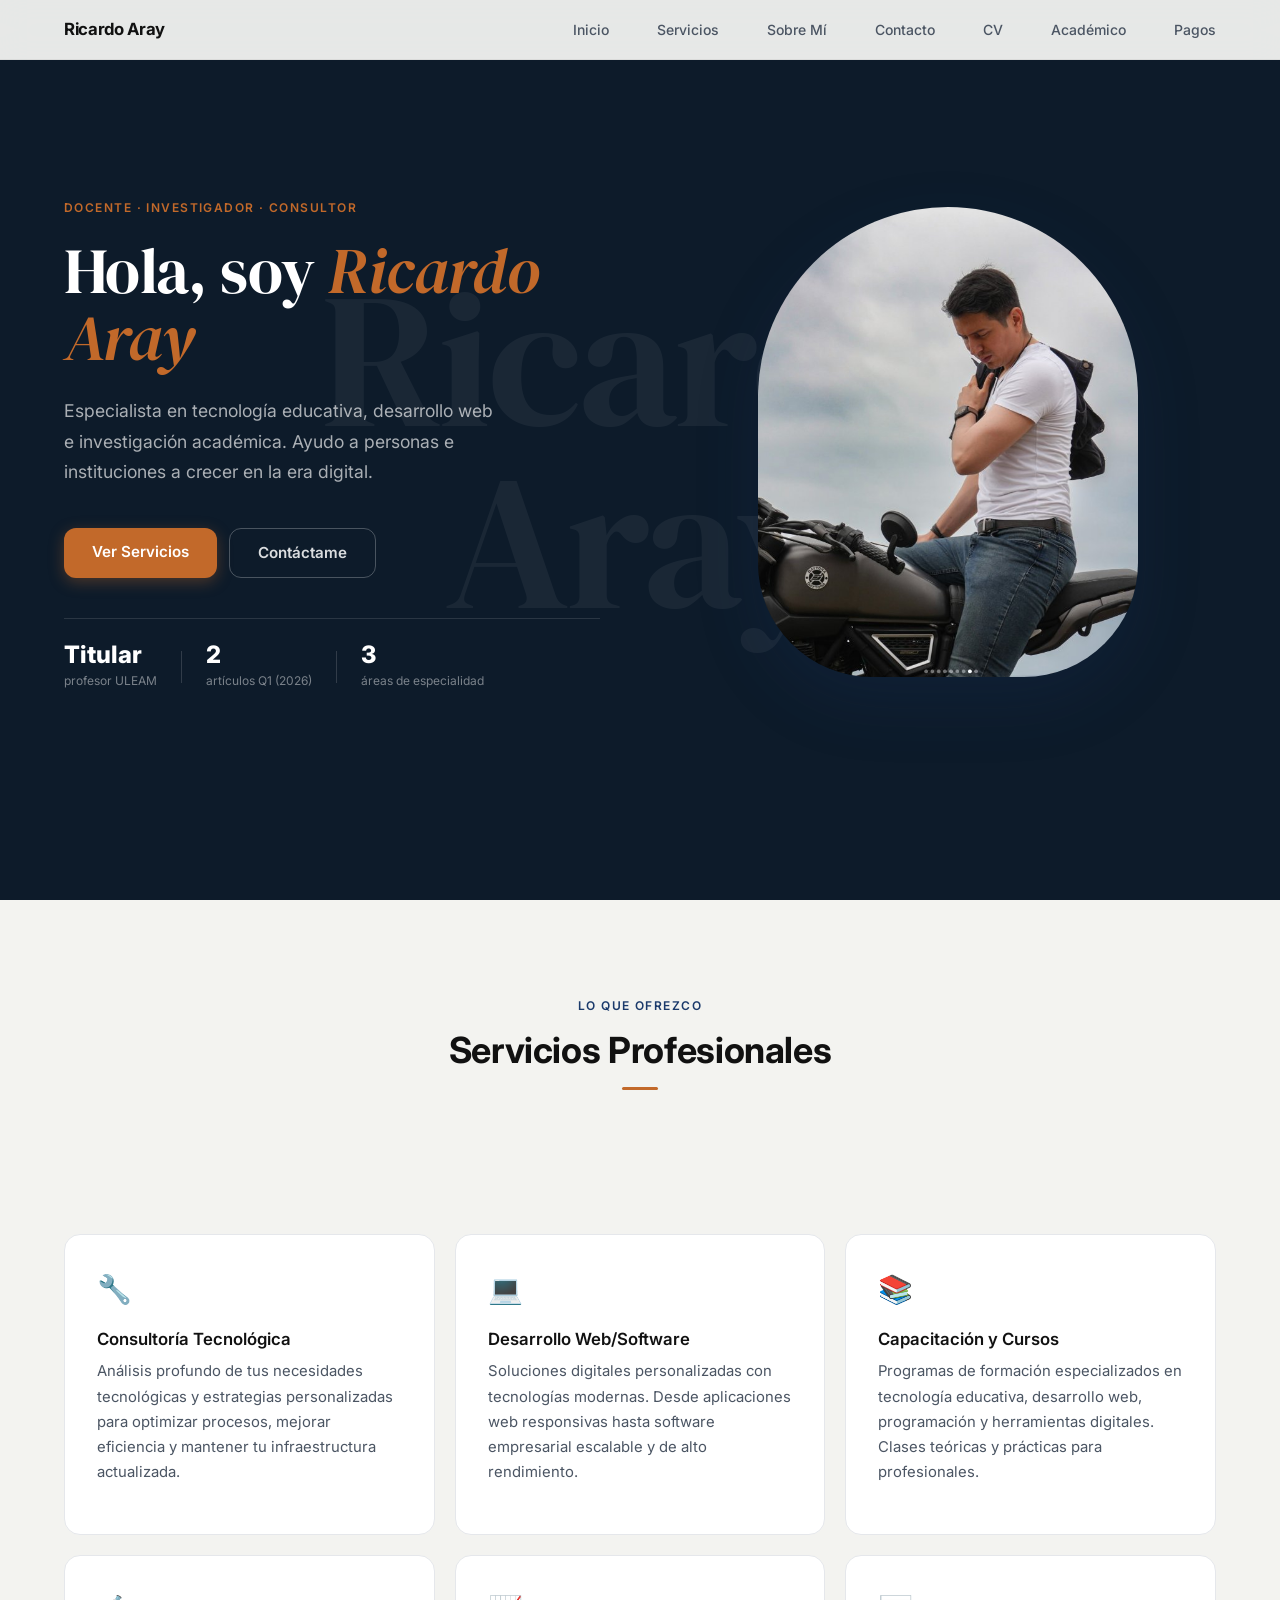
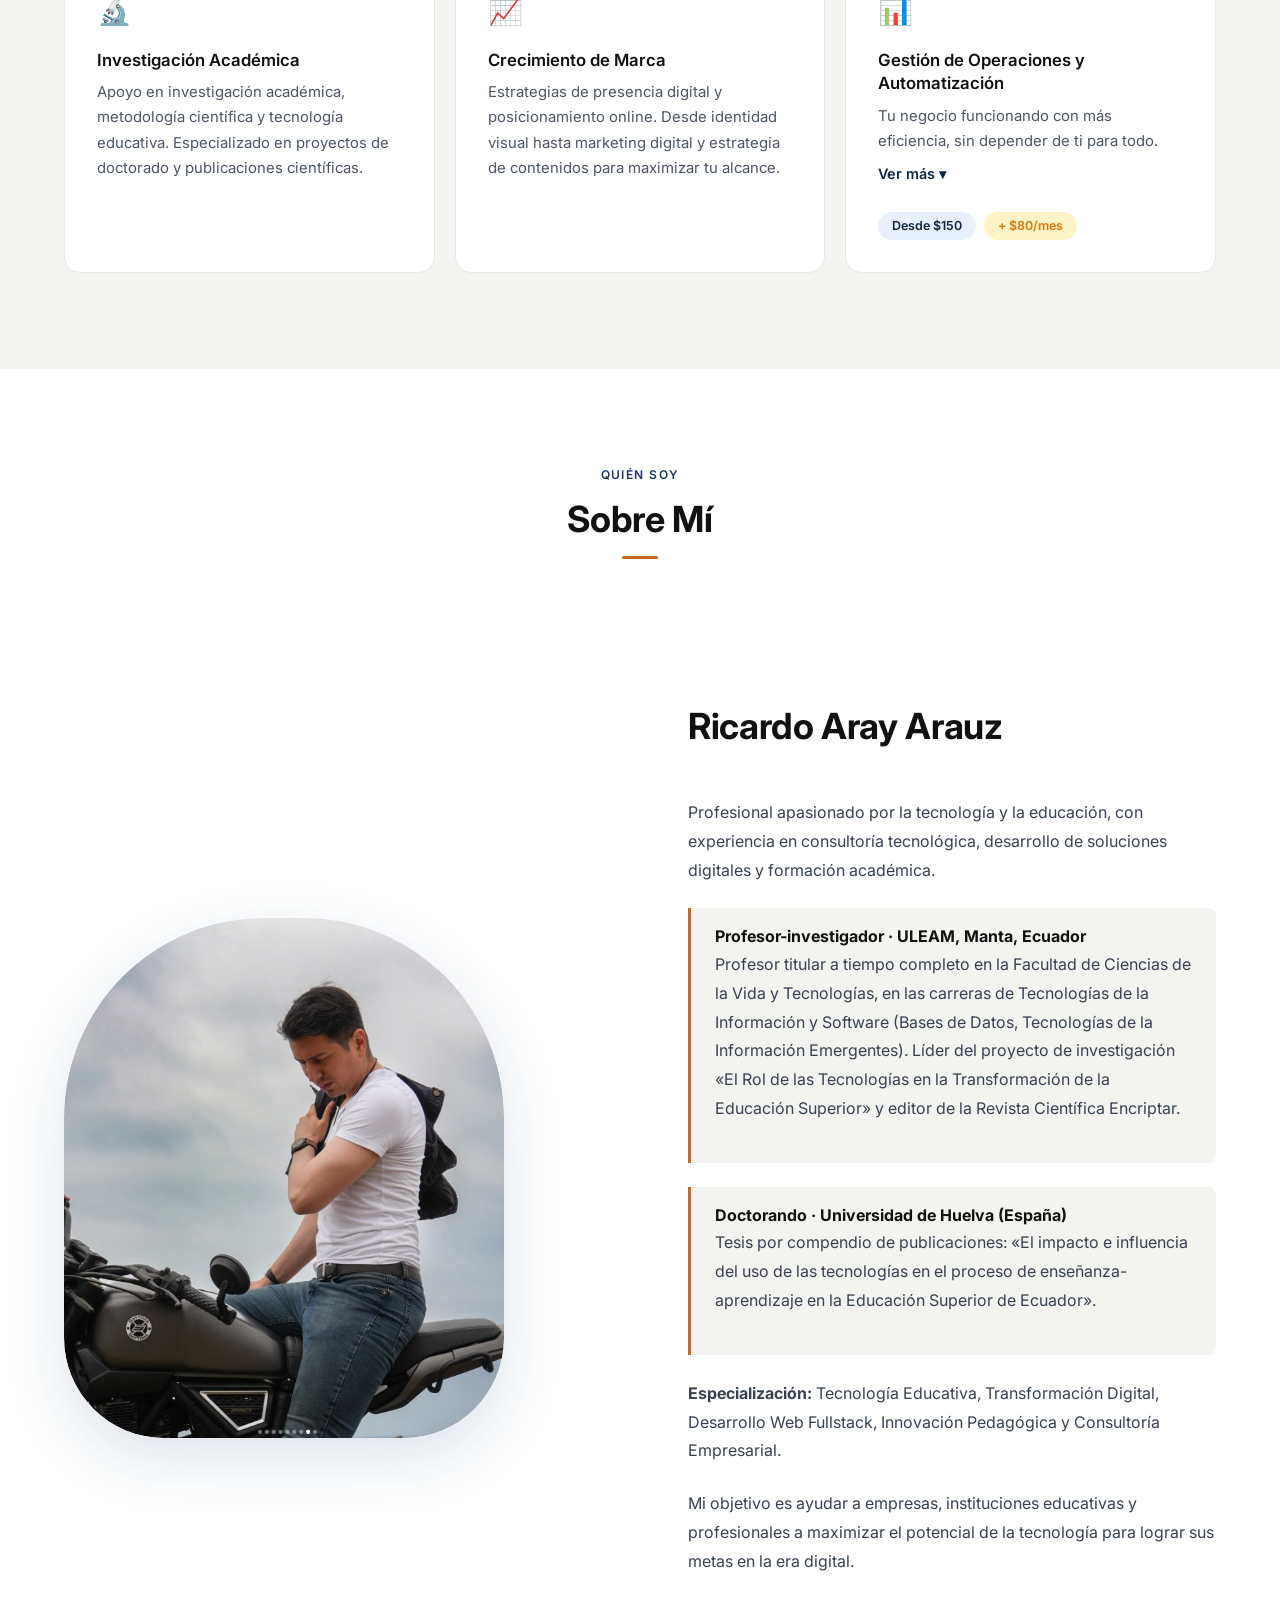
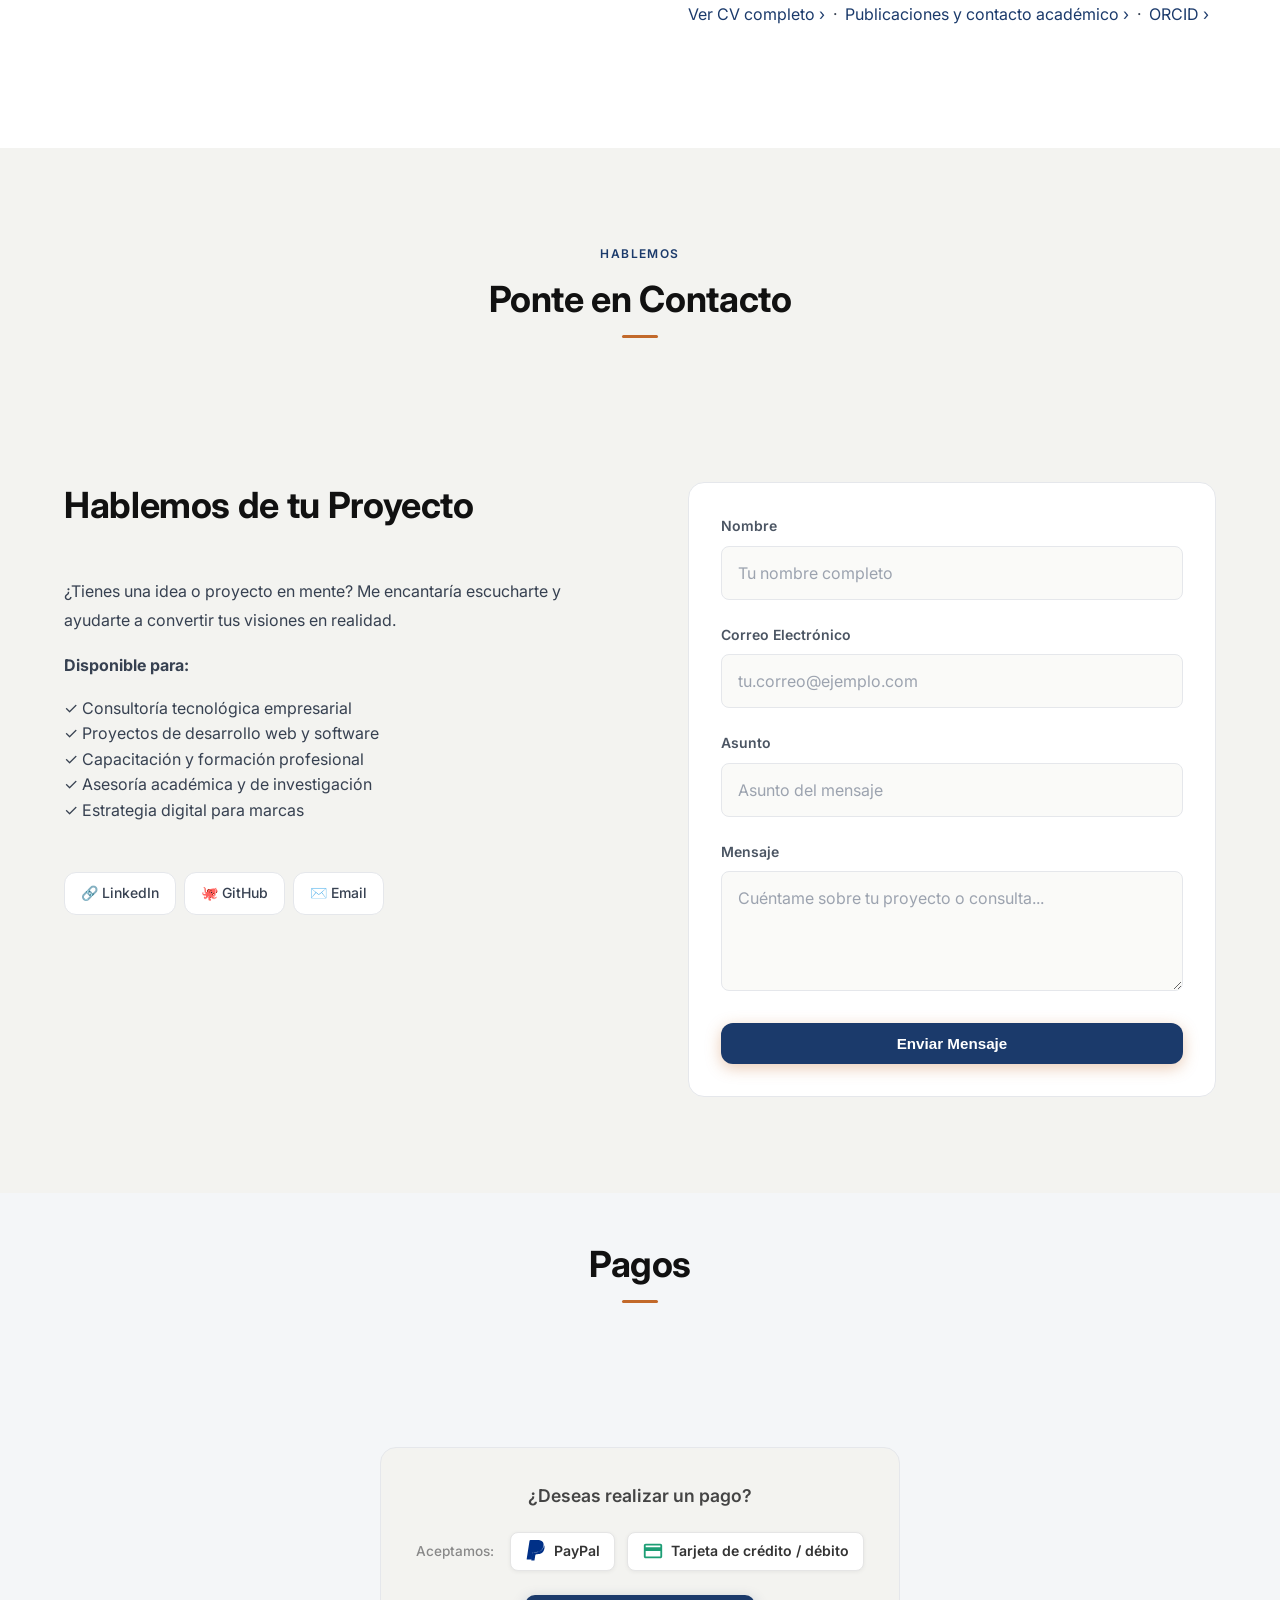
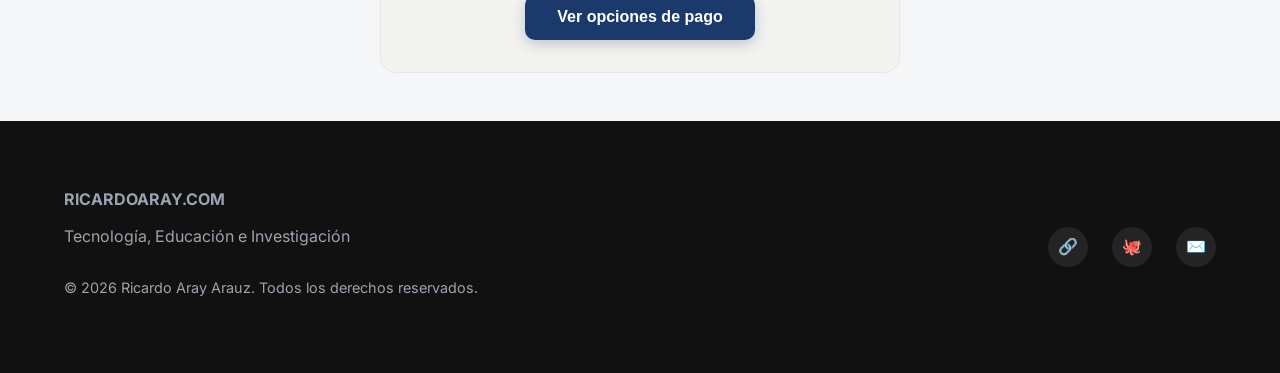
==== commit 423fda7c: "Actualiza el sitio: oculta WhatsApp, CV al día y enlaces corregidos - Portada: quita los tres enlace" ====
--- a/index.html
+++ b/index.html
@@ -6,6 +6,10 @@
   <title>Ricardo Aray Arauz — Tecnología, Educación e Investigación</title>
   <meta name="description" content="Sitio personal de Ricardo Aray Arauz. Docente, investigador, consultor tecnológico y especialista en tecnología educativa.">
   <meta name="theme-color" content="#1B3A6B">
+  <meta property="og:title" content="Ricardo Aray Arauz — Tecnología, Educación e Investigación">
+  <meta property="og:description" content="Profesor-investigador (ULEAM) · Doctorando en la Universidad de Huelva · Consultor tecnológico">
+  <meta property="og:image" content="https://ricardoaray.com/images/profile.jpg">
+  <meta property="og:url" content="https://ricardoaray.com/">
   <link rel="icon" type="image/svg+xml" href="data:image/svg+xml,<svg xmlns='http://www.w3.org/2000/svg' viewBox='0 0 100 100'><rect fill='%235B47E0' width='100' height='100' rx='20'/><text x='50' y='65' font-size='60' font-weight='bold' text-anchor='middle' fill='white' font-family='Arial'>R</text></svg>">
   <!-- Google tag (gtag.js) -->
   <script async src="https://www.googletagmanager.com/gtag/js?id=G-E76LTDWBEV"></script>
@@ -84,6 +88,8 @@
           <li><a href="#servicios">Servicios</a></li>
           <li><a href="#sobre">Sobre Mí</a></li>
           <li><a href="#contacto">Contacto</a></li>
+          <li><a href="/cv/">CV</a></li>
+          <li><a href="/contacto/">Académico</a></li>
           <li><a href="#pagos">Pagos</a></li>
         </ul>
         <button class="hamburger" aria-label="Menú">
@@ -108,13 +114,13 @@
           </div>
           <div class="hero-stats">
             <div class="hero-stat">
-              <strong>10+</strong>
-              <span>años de experiencia</span>
+              <strong>Titular</strong>
+              <span>profesor ULEAM</span>
             </div>
             <div class="hero-stat-sep"></div>
             <div class="hero-stat">
-              <strong>5</strong>
-              <span>publicaciones</span>
+              <strong>2</strong>
+              <span>artículos Q1 (2026)</span>
             </div>
             <div class="hero-stat-sep"></div>
             <div class="hero-stat">
@@ -267,15 +273,16 @@
           <h2>Ricardo Aray Arauz</h2>
           <p>Profesional apasionado por la tecnología y la educación, con experiencia en consultoría tecnológica, desarrollo de soluciones digitales y formación académica.</p>
           <div class="about-highlight">
-            <strong>Docente en ULEAM Manta, Ecuador</strong>
-            <p>Impartiendo cursos especializados en tecnología educativa, programación y transformación digital. Formando profesionales capacitados para la era digital.</p>
+            <strong>Profesor-investigador · ULEAM, Manta, Ecuador</strong>
+            <p>Profesor titular a tiempo completo en la Facultad de Ciencias de la Vida y Tecnologías, en las carreras de Tecnologías de la Información y Software (Bases de Datos, Tecnologías de la Información Emergentes). Líder del proyecto de investigación «El Rol de las Tecnologías en la Transformación de la Educación Superior» y editor de la Revista Científica Encriptar.</p>
           </div>
           <div class="about-highlight">
-            <strong>Candidato Doctoral</strong>
-            <p>Realizando investigación académica avanzada en la Universidad de Huelva, España, en el área de tecnología educativa y su impacto en el aprendizaje moderno.</p>
+            <strong>Doctorando · Universidad de Huelva (España)</strong>
+            <p>Tesis por compendio de publicaciones: «El impacto e influencia del uso de las tecnologías en el proceso de enseñanza-aprendizaje en la Educación Superior de Ecuador».</p>
           </div>
           <p><strong>Especialización:</strong> Tecnología Educativa, Transformación Digital, Desarrollo Web Fullstack, Innovación Pedagógica y Consultoría Empresarial.</p>
           <p>Mi objetivo es ayudar a empresas, instituciones educativas y profesionales a maximizar el potencial de la tecnología para lograr sus metas en la era digital.</p>
+          <p><a href="/cv/">Ver CV completo ›</a> &nbsp;·&nbsp; <a href="/contacto/">Publicaciones y contacto académico ›</a> &nbsp;·&nbsp; <a href="https://orcid.org/0000-0003-2406-9486" target="_blank" rel="noopener noreferrer">ORCID ›</a></p>
         </div>
       </div>
     </div>
@@ -304,7 +311,6 @@
             <a href="https://www.linkedin.com/in/ricardo-aray-arauz-4aa7391b8/" target="_blank" rel="noopener noreferrer">🔗 LinkedIn</a>
             <a href="https://github.com/RicardoUleam2024" target="_blank" rel="noopener noreferrer">🐙 GitHub</a>
             <a href="mailto:me@ricardoaray.com">✉️ Email</a>
-            <a href="https://wa.me/34617825747?text=Hola%2C%20te%20escribo%20por..." target="_blank" rel="noopener noreferrer">💬 WhatsApp</a>
           </div>
         </div>
         <form class="contact-form animate-element" action="https://formspree.io/f/xpqybvod" method="POST">
@@ -521,29 +527,11 @@
           <a href="https://www.linkedin.com/in/ricardo-aray-arauz-4aa7391b8/" target="_blank" rel="noopener noreferrer" title="LinkedIn"><span>🔗</span></a>
           <a href="https://github.com/RicardoUleam2024" target="_blank" rel="noopener noreferrer" title="GitHub"><span>🐙</span></a>
           <a href="mailto:me@ricardoaray.com" title="Email"><span>✉️</span></a>
-          <a href="https://wa.me/34617825747?text=Hola%2C%20te%20escribo%20por..." target="_blank" rel="noopener noreferrer" title="WhatsApp"><span>💬</span></a>
         </div>
       </div>
     </div>
   </footer>
 
-  <!-- Botón flotante WhatsApp -->
-  <a href="https://wa.me/34617825747?text=Hola%2C%20te%20escribo%20por..." target="_blank" rel="noopener noreferrer" class="whatsapp-float" aria-label="Contactar por WhatsApp">
-    <svg xmlns="http://www.w3.org/2000/svg" viewBox="0 0 24 24" fill="white" width="28" height="28">
-      <path d="M17.472 14.382c-.297-.149-1.758-.867-2.03-.967-.273-.099-.471-.148-.67.15-.197.297-.767.966-.94 1.164-.173.199-.347.223-.644.075-.297-.15-1.255-.463-2.39-1.475-.883-.788-1.48-1.761-1.653-2.059-.173-.297-.018-.458.13-.606.134-.133.298-.347.446-.52.149-.174.198-.298.298-.497.099-.198.05-.371-.025-.52-.075-.149-.669-1.612-.916-2.207-.242-.579-.487-.5-.669-.51-.173-.008-.371-.01-.57-.01-.198 0-.52.074-.792.372-.272.297-1.04 1.016-1.04 2.479 0 1.462 1.065 2.875 1.213 3.074.149.198 2.096 3.2 5.077 4.487.709.306 1.262.489 1.694.625.712.227 1.36.195 1.871.118.571-.085 1.758-.719 2.006-1.413.248-.694.248-1.289.173-1.413-.074-.124-.272-.198-.57-.347m-5.421 7.403h-.004a9.87 9.87 0 01-5.031-1.378l-.361-.214-3.741.982.998-3.648-.235-.374a9.86 9.86 0 01-1.51-5.26c.001-5.45 4.436-9.884 9.888-9.884 2.64 0 5.122 1.03 6.988 2.898a9.825 9.825 0 012.893 6.994c-.003 5.45-4.437 9.884-9.886 9.884m8.413-18.297A11.815 11.815 0 0012.05 0C5.495 0 .16 5.335.157 11.892c0 2.096.547 4.142 1.588 5.945L.057 24l6.305-1.654a11.882 11.882 0 005.683 1.448h.005c6.554 0 11.89-5.335 11.893-11.893a11.821 11.821 0 00-3.48-8.413z"/>
-    </svg>
-  </a>
-
-  <script>
-    const waBtn = document.querySelector('.whatsapp-float');
-    window.addEventListener('scroll', function() {
-      if (window.scrollY > 300) {
-        waBtn.classList.add('visible');
-      } else {
-        waBtn.classList.remove('visible');
-      }
-    });
-  </script>
   <script src="js/animations.js"></script>
   <script>
     // ── Parallax dismantle al scroll ──────────────────────────────────
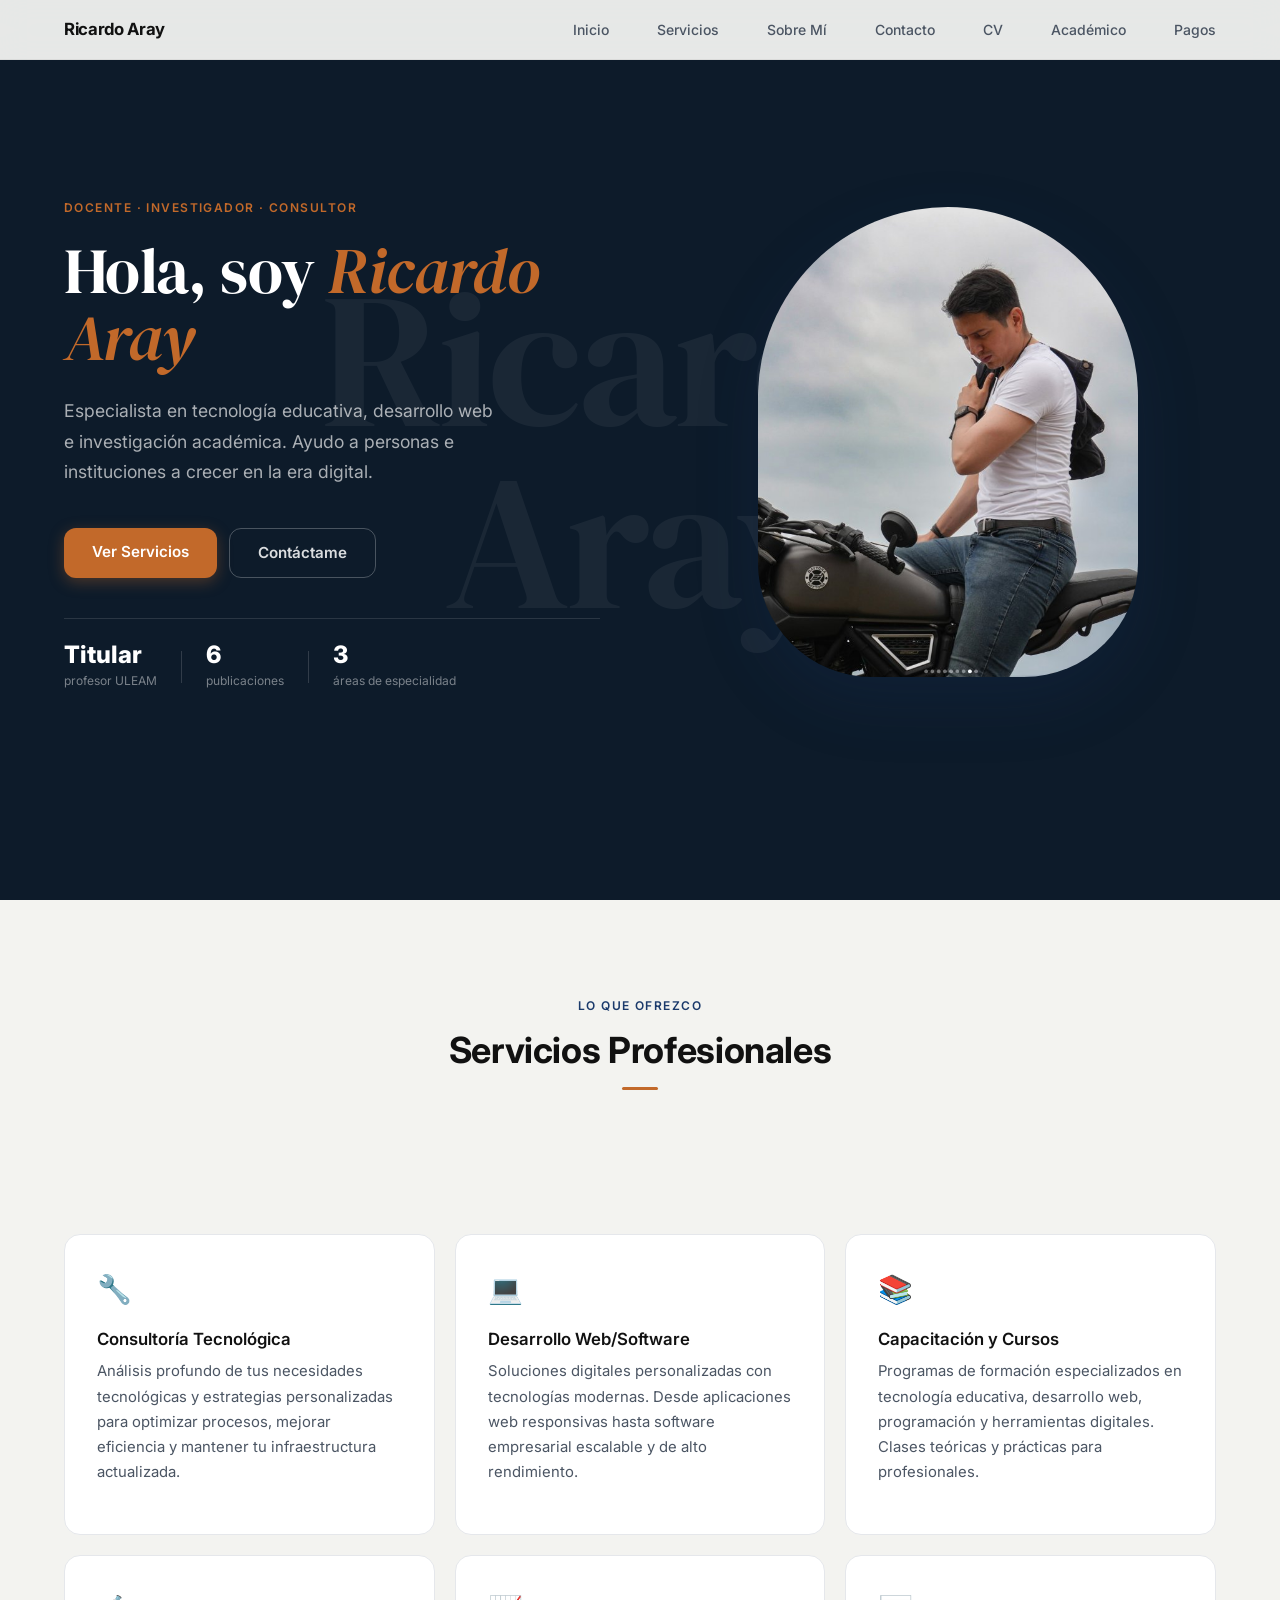
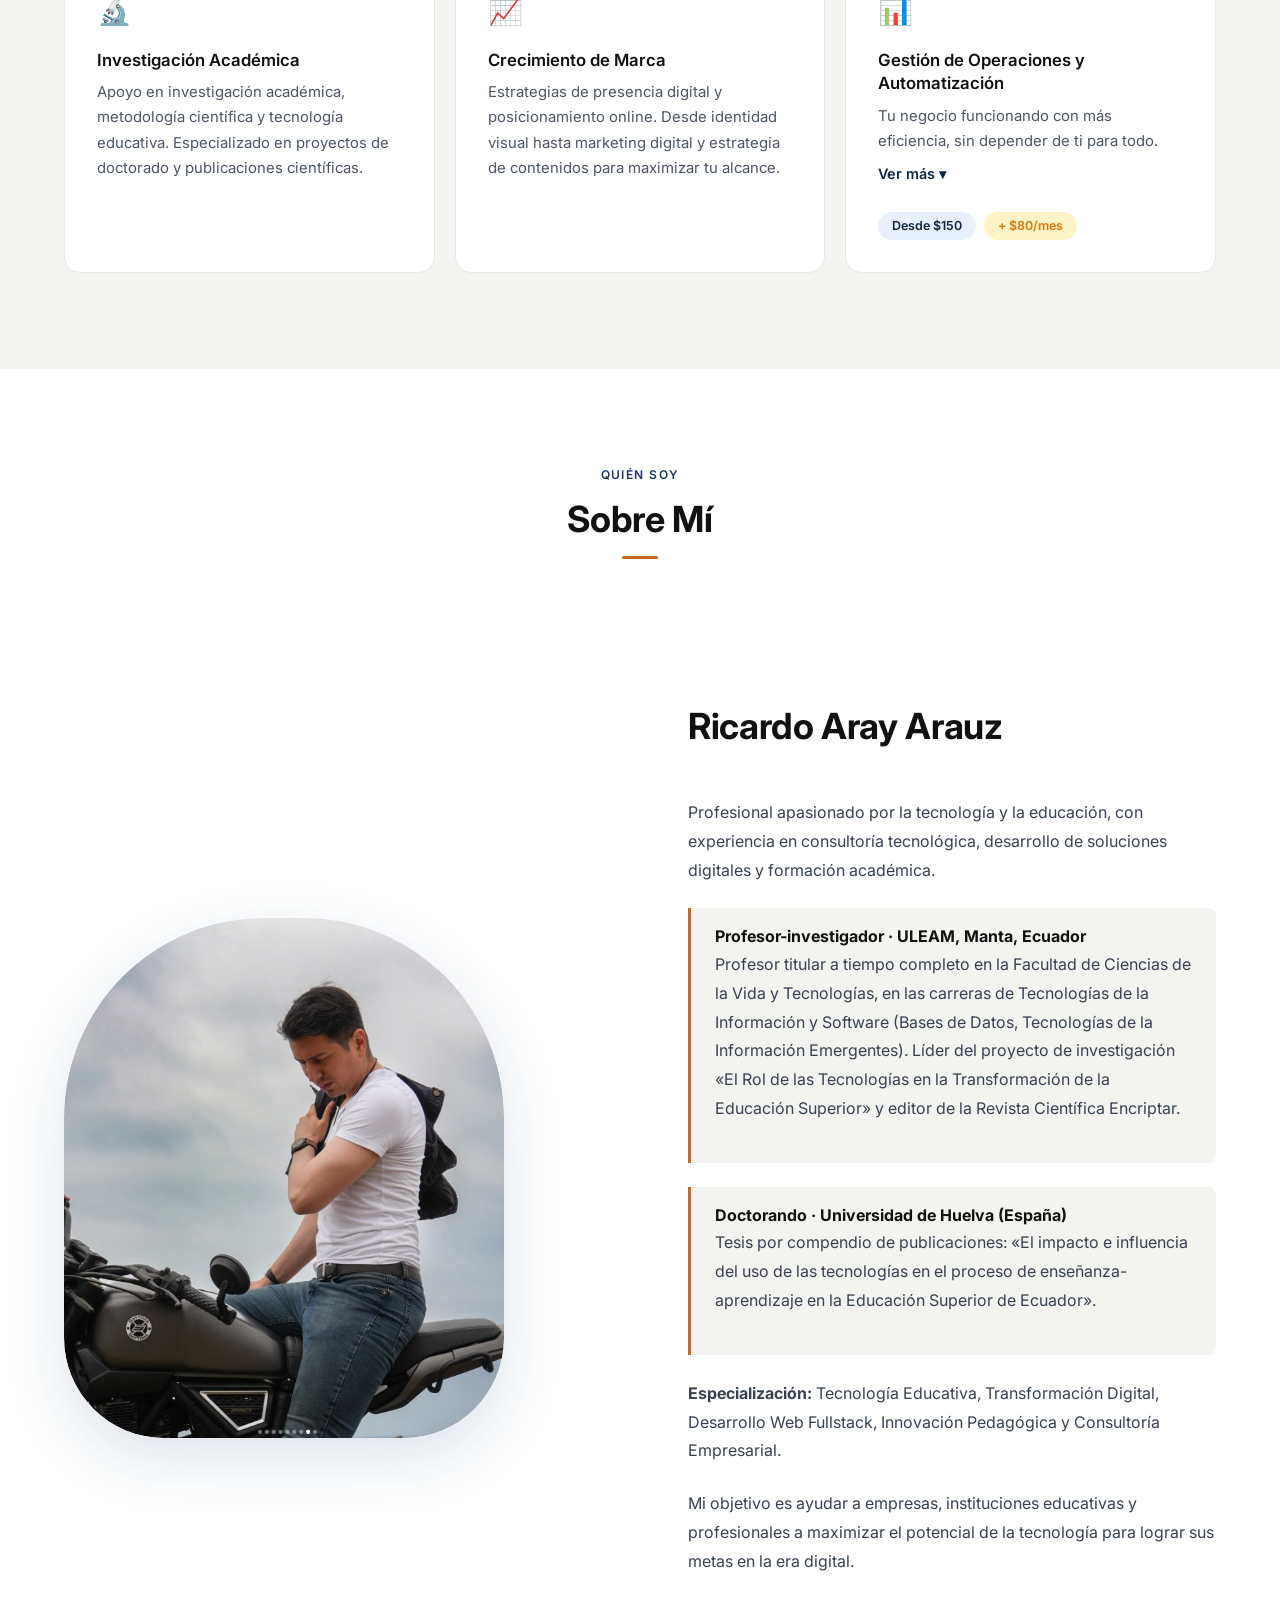
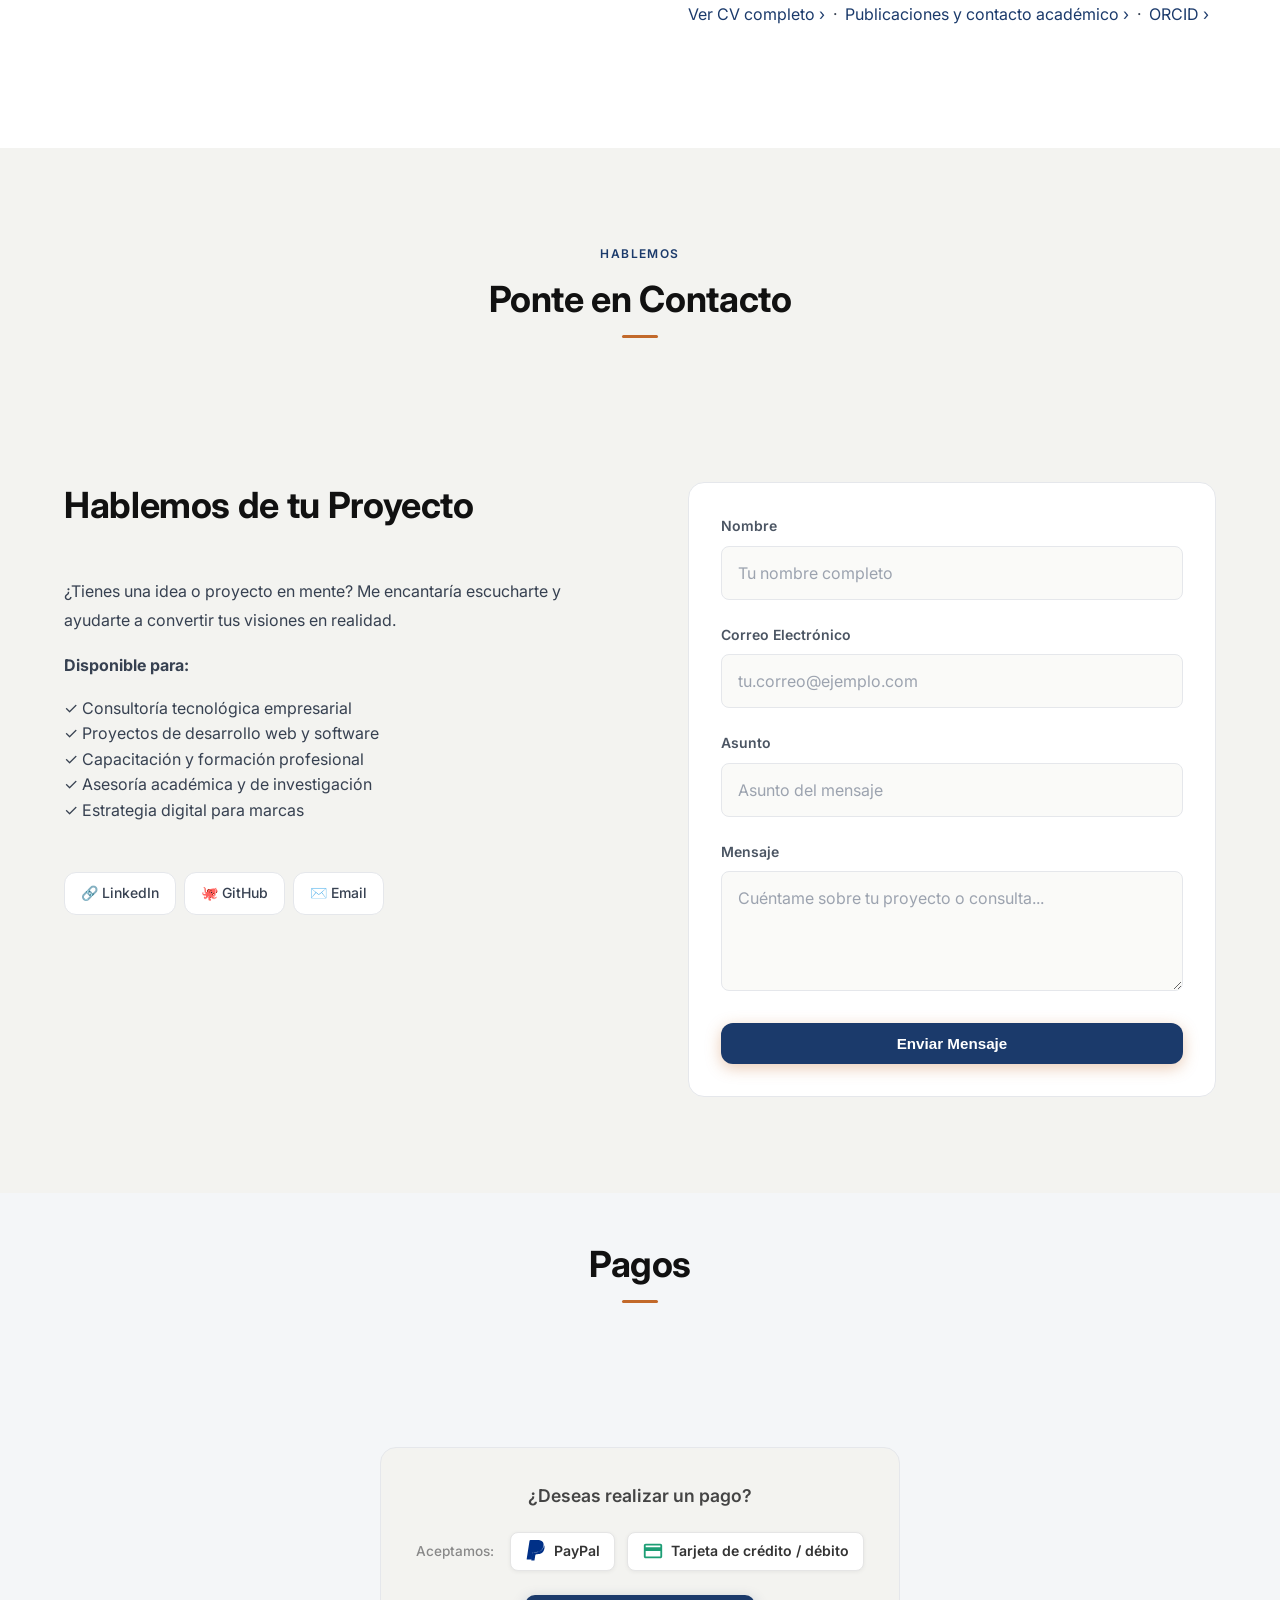
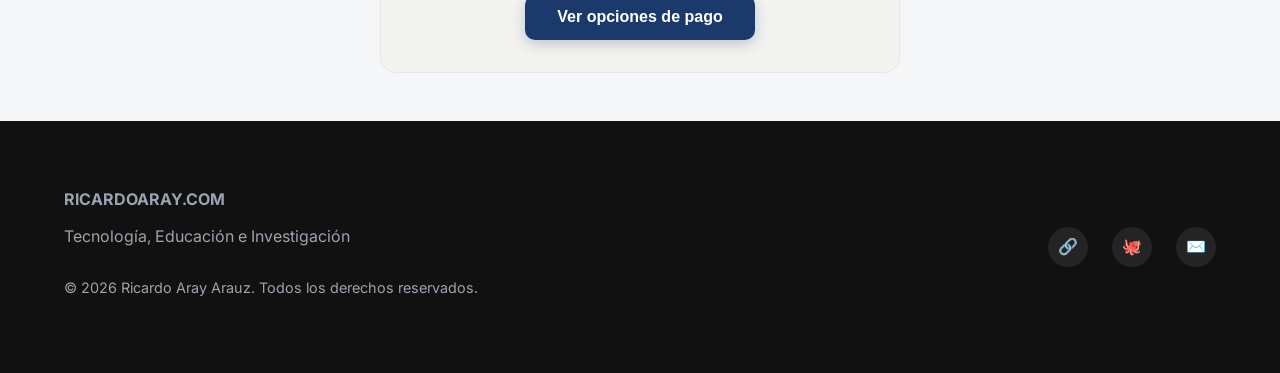
==== commit d89851f9: "Cifras: «6 publicaciones» en lugar de «2 artículos Q1» Cuenta las seis publicaciones del CV: dos art" ====
--- a/index.html
+++ b/index.html
@@ -119,8 +119,8 @@
             </div>
             <div class="hero-stat-sep"></div>
             <div class="hero-stat">
-              <strong>2</strong>
-              <span>artículos Q1 (2026)</span>
+              <strong>6</strong>
+              <span>publicaciones</span>
             </div>
             <div class="hero-stat-sep"></div>
             <div class="hero-stat">
@@ -540,6 +540,9 @@
       const heroPhotoWrap = document.querySelector('.hero-photo-wrap');
       const hero = document.getElementById('inicio');
       if (!heroContent || !heroPhotoWrap || !hero) return;
+      // Solo en escritorio: en el teléfono el texto va debajo de la foto y el
+      // desvanecido lo ocultaba mientras todavía estaba en pantalla.
+      const parallaxOK = window.matchMedia('(min-width: 901px) and (prefers-reduced-motion: no-preference)');
 
       let ticking = false;
       window.addEventListener('scroll', function() {
@@ -547,11 +550,11 @@
           requestAnimationFrame(function() {
             const scrollY = window.scrollY;
             const heroH = hero.offsetHeight;
-            if (scrollY <= heroH) {
+            if (parallaxOK.matches && scrollY <= heroH) {
               const p = scrollY / heroH;
               // Texto: sube y desaparece antes
               heroContent.style.transform = 'translateY(' + (-scrollY * 0.28) + 'px)';
-              heroContent.style.opacity = Math.max(1 - p * 2.2, 0);
+              heroContent.style.opacity = Math.max(1 - p * 1.3, 0);
               // Foto: sube más despacio, efecto de separación (parallax)
               heroPhotoWrap.style.transform = 'translateY(' + (-scrollY * 0.1) + 'px)';
             } else {
